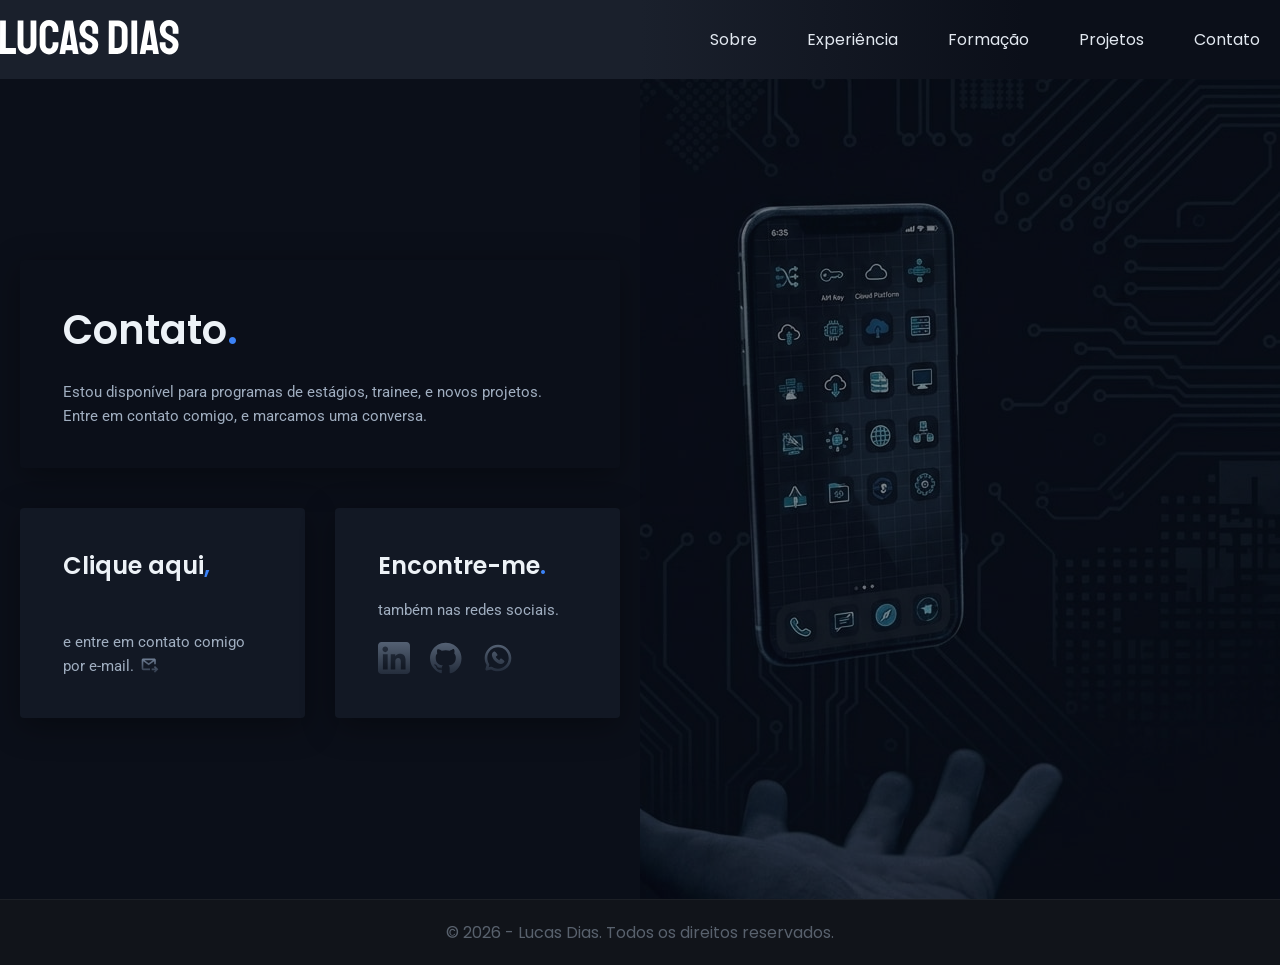
==== contato.html @ a20c665d "feat: criação da página contato.html e refatoração de design das demais páginas" ====
<!DOCTYPE html>
<html lang="pt-BR">

<head>
  <title>Lucas Dias | Desenvolvedor Junior - Contato</title>
  <meta charset="UTF-8">
  <meta name="viewport" content="width=device-width, initial-scale=1.0">
  <meta name="description" content="Contatos de Lucas Dias - Desenvolvedor Junior">
  <link rel="preconnect" href="https://fonts.googleapis.com">
  <link rel="preconnect" href="https://fonts.gstatic.com" crossorigin>
  <link href="https://fonts.googleapis.com/css2?family=Poppins:ital,wght@0,100;0,200;0,300;0,400;0,500;0,600;0,700;0,800;0,900;1,100;1,200;1,300;1,400;1,500;1,600;1,700;1,800;1,900&family=Roboto:ital,wght@0,100..900;1,100..900&display=swap" rel="stylesheet">
  <link rel="preload" href="./css/style.css" as="style" onload="this.rel='stylesheet'">
  <noscript>
    <link rel="stylesheet" href="./css/style.css">
  </noscript>
</head>

<body>
  <header class="header-container">
    <div class="header">
      <a href="./"><img src="./img/logo.svg" alt="Lucas Dias"></a>
      <nav>
        <ul>
          <li><a href="./index.html" id="sobre">Sobre</a></li>
          <li><a href="./experiencia.html">Experiência</a></li>
          <li><a href="./formacao.html">Formação</a></li>
          <li><a href="./projetos.html">Projetos</a></li>
          <li><a href="./contato.html">Contato</a></li>
        </ul>
      </nav>
    </div>
  </header>
  <main class="contato-container">
    <div class="contato-conteudo">
      <section class="card-contato-titulo">
        <h1>Contato<span>.</span></h1>
        <p>Estou disponível para programas de estágios, trainee, e novos projetos. Entre em contato comigo, e marcamos uma conversa.</p>
      </section>

      <div class="contato-grid-links">

        <a href="mailto:lucass.diass23@gmail.com" class="card-contato-acao">
          <h2>Clique aqui<span>,</span></h2>
          <p>e entre em contato comigo por <span>e-mail. <img src="./img/icones/email.svg" alt="Email"></span></p>
        </a>

        <div class="card-contato-acao">
          <h2>Encontre-me<span>.</span></h2>
          <p>também nas redes sociais.</p>
          <div class="redes-sociais-icones">
            <a href="https://linkedin.com/in/lucas-barbosadias" target="_blank"><img src="./img/icones/linkedin.svg" alt="LinkedIn"></a>
            <a href="https://github.com/lucassdias23/" target="_blank"><img src="./img/icones/github.svg" alt="GitHub"></a>
            <a href="https://wa.me/5511981119318" target="_blank"><img src="./img/icones/whatsapp.svg" alt="WhatsApp"></a>
          </div>
        </div>

      </div>
    </div>

    <div class="contato-container-img">
      <div class="contato-bg"></div>
    </div>
  </main>
  <footer class="footer-container">
    <div class="footer">
      <p>© 2026 - Lucas Dias. Todos os direitos reservados.</p>
    </div>
  </footer>
</body>

</html>
---- css/style.css ----
@import "./global.css";
@import "./header.css";
@import "./apresentacao.css";
@import "./footer.css";
@import "./experiencia.css";
@import "./formacao.css";
@import "./projetos.css";
@import "./contato.css";
---- css/style.css ----
@import "./global.css";
@import "./header.css";
@import "./apresentacao.css";
@import "./footer.css";
@import "./experiencia.css";
@import "./formacao.css";
@import "./projetos.css";
@import "./contato.css";
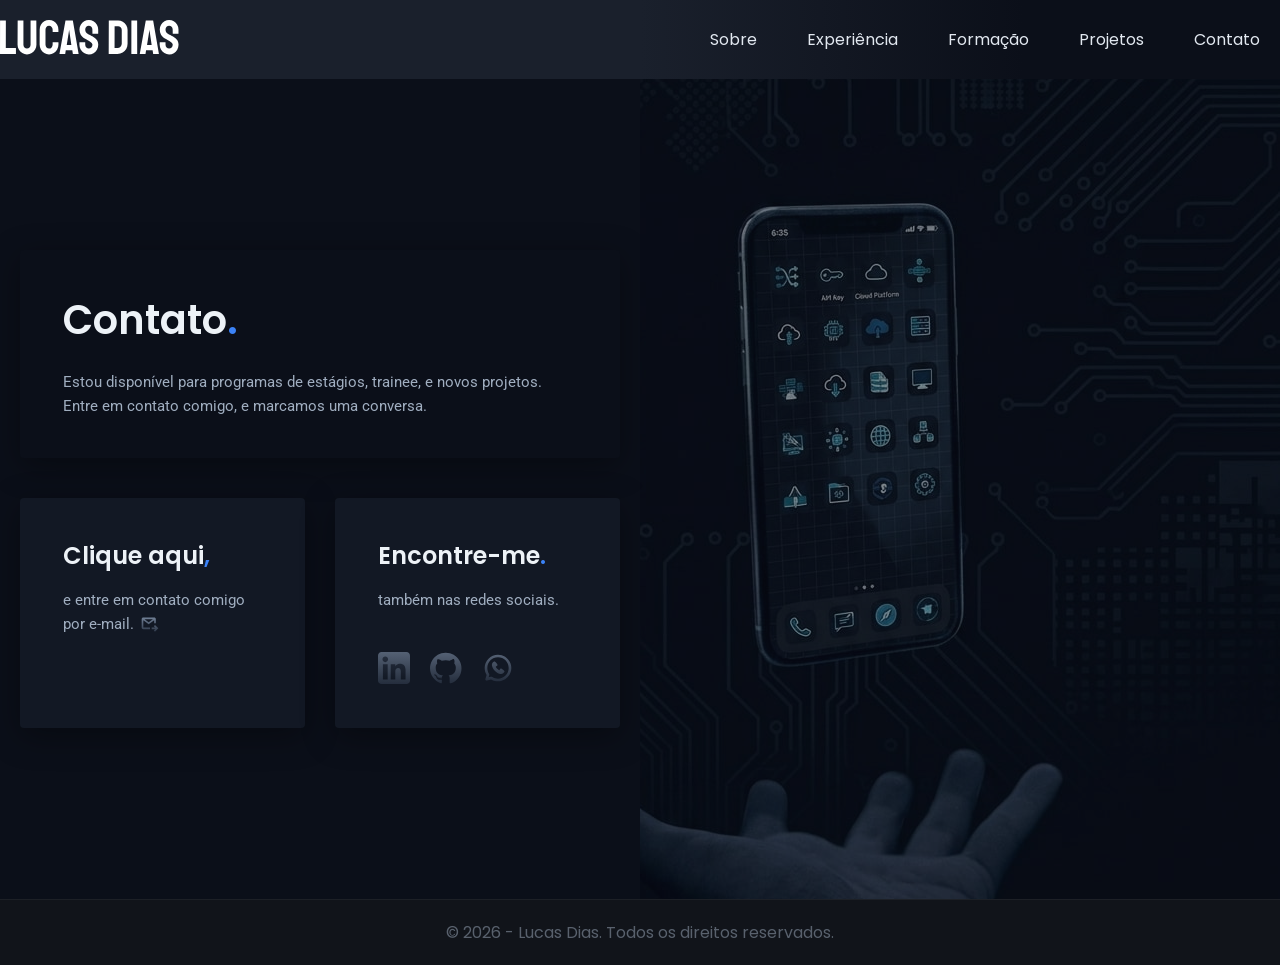
==== commit ae8783a2: "refactor: correção de responsivo, thumbnails da seção projetos, alinhamento de texto nos cards de co" ====
--- a/contato.html
+++ b/contato.html
@@ -19,7 +19,9 @@
   <header class="header-container">
     <div class="header">
       <a href="./"><img src="./img/logo.svg" alt="Lucas Dias"></a>
-      <nav>
+      <button id="btn-mobile"><span id="hamburger"></span>
+      </button>
+      <nav id="nav">
         <ul>
           <li><a href="./index.html" id="sobre">Sobre</a></li>
           <li><a href="./experiencia.html">Experiência</a></li>
@@ -66,6 +68,7 @@
       <p>© 2026 - Lucas Dias. Todos os direitos reservados.</p>
     </div>
   </footer>
+  <script src="./js/script.js"></script>
 </body>
 
 </html>
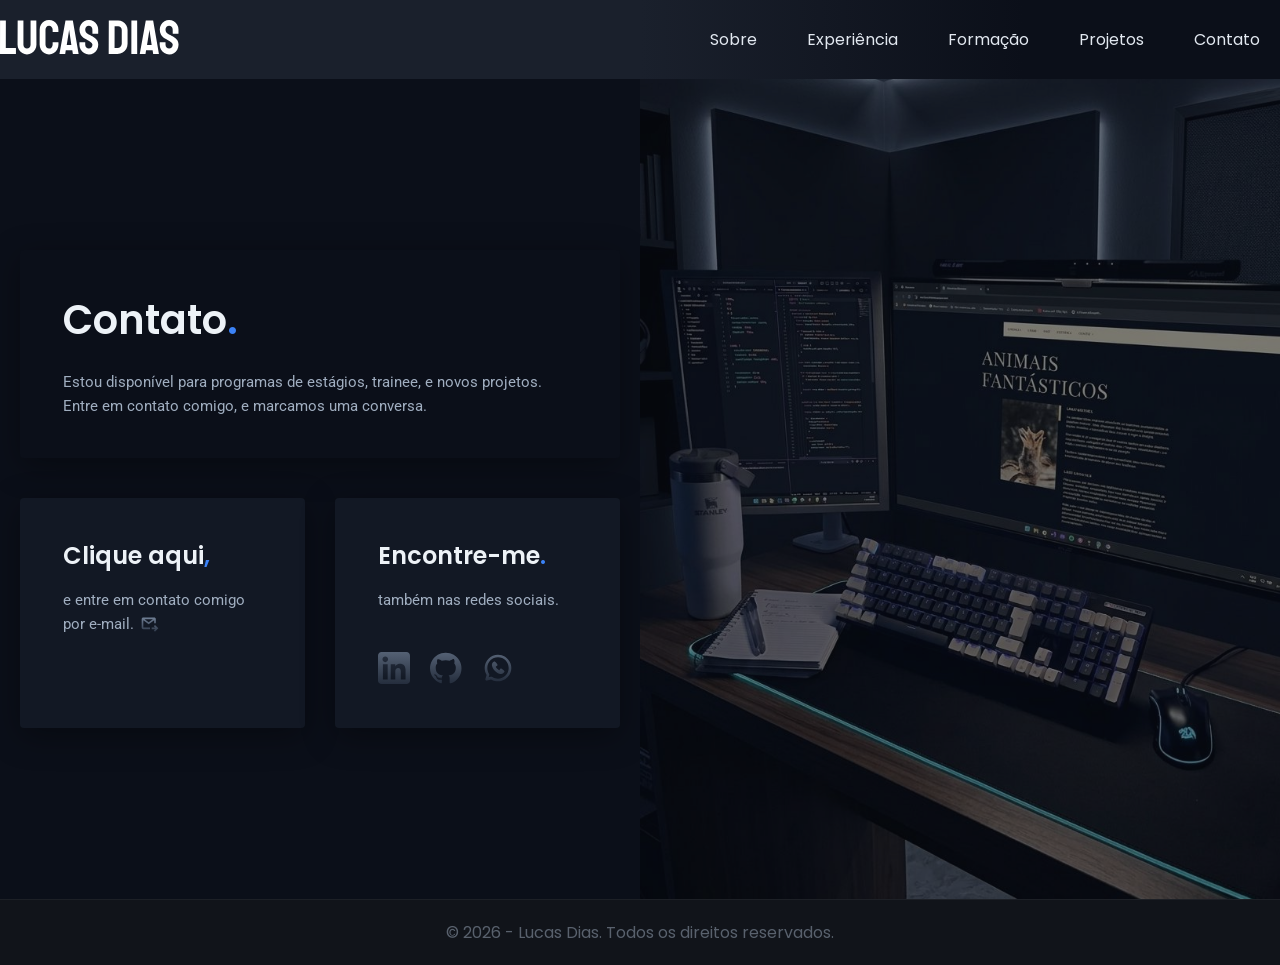
==== commit 21848d7e: "refactor: alteração nas seções de formação(adição de cards novos e remoção de background), projetos " ====
--- a/contato.html
+++ b/contato.html
@@ -9,6 +9,7 @@
   <link rel="preconnect" href="https://fonts.googleapis.com">
   <link rel="preconnect" href="https://fonts.gstatic.com" crossorigin>
   <link href="https://fonts.googleapis.com/css2?family=Poppins:ital,wght@0,100;0,200;0,300;0,400;0,500;0,600;0,700;0,800;0,900;1,100;1,200;1,300;1,400;1,500;1,600;1,700;1,800;1,900&family=Roboto:ital,wght@0,100..900;1,100..900&display=swap" rel="stylesheet">
+  <link rel="icon" type="image/x-icon" href="img/icones/favicon.svg">
   <link rel="preload" href="./css/style.css" as="style" onload="this.rel='stylesheet'">
   <noscript>
     <link rel="stylesheet" href="./css/style.css">
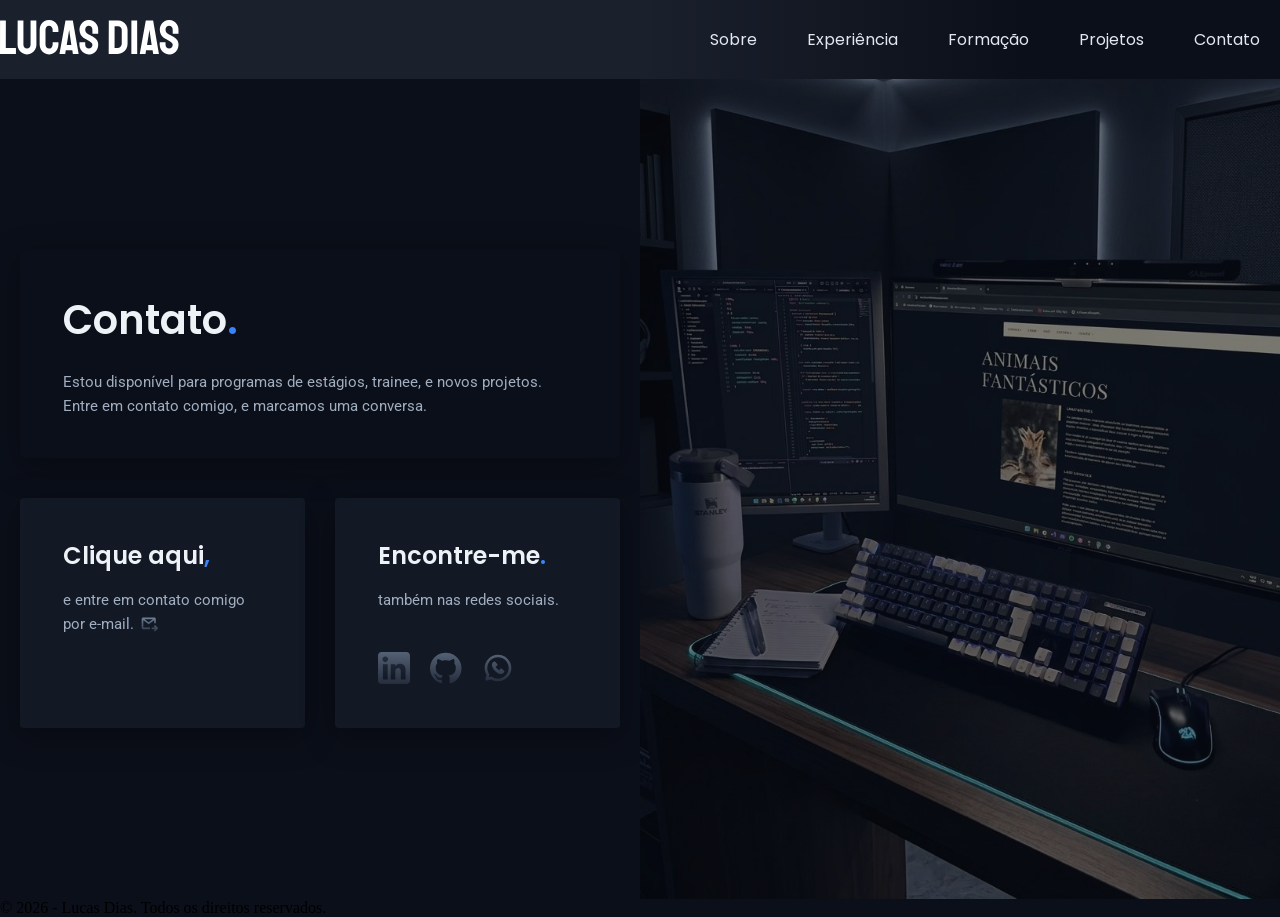
==== commit 4365d363: "refactor: otimizado para desempenho - minificação de CSS" ====
--- a/contato.html
+++ b/contato.html
@@ -10,9 +10,9 @@
   <link rel="preconnect" href="https://fonts.gstatic.com" crossorigin>
   <link href="https://fonts.googleapis.com/css2?family=Poppins:ital,wght@0,100;0,200;0,300;0,400;0,500;0,600;0,700;0,800;0,900;1,100;1,200;1,300;1,400;1,500;1,600;1,700;1,800;1,900&family=Roboto:ital,wght@0,100..900;1,100..900&display=swap" rel="stylesheet">
   <link rel="icon" type="image/x-icon" href="img/icones/favicon.svg">
-  <link rel="preload" href="./css/style.css" as="style" onload="this.rel='stylesheet'">
+  <link rel="preload" href="./css/style.min.css" as="style" onload="this.rel='stylesheet'">
   <noscript>
-    <link rel="stylesheet" href="./css/style.css">
+    <link rel="stylesheet" href="./css/style.min.css">
   </noscript>
 </head>
 
--- a/css/style.min.css
+++ b/css/style.min.css
@@ -0,0 +1 @@
+:root{--background-1:#0b0f19;--background-2:#121824;--footer-bg:#11141a;--header-bg:#1a202c;--title-1:#edf2f7;--title-2:#f7fafc;--text-1:#a0aec0;--text-2:#cbd5e0;--border:#2d3748;--hover:#4a5568;--element-1:#3b82f6;--element-2:#e2e8f0;--shadow:#1a202c;--gradient:linear-gradient(#718096, #4a5568);--btn-text:#0b0f19;--btn-bg:#edf2f7;--btn-hover:#cbd5e0;--btn-burger:#121824;--btn-burger-1:#edf2f7;--done:#2ed573;--in-course:#ffa500;--not-initialized:#94a3b8}*{margin:0;padding:0;box-sizing:border-box}body{background:var(--background-1);min-height:100vh;display:flex;flex-direction:column}main{flex:1}ul,li{list-style:none}a{text-decoration:none}@keyframes slideDown{from{transform:translateY(-30px);opacity:0}to{transform:translateY(0);opacity:1}}@keyframes slideUp{from{transform:translateY(30px);opacity:0}to{transform:translateY(0);opacity:1}}@keyframes fadeInFoto{from{opacity:0}to{opacity:.7}}.header-container{background:linear-gradient(90deg,#1a202c 50%,#0b0f19 80%);width:100%;animation:slideDown 0.7s ease-out forwards;position:relative;z-index:99999}.header{justify-content:space-between;display:flex;flex-wrap:wrap;align-items:center;padding:20px 0;max-width:1400px;margin:0 auto;position:relative}.header ul{display:flex;flex-wrap:wrap;gap:10px;color:var(--element-2)}.header ul a{padding:20px;font-family:"Poppins",Arial,Helvetica,sans-serif}.header a{color:var(--element-2);transition:color 0.3s ease,opacity 0.3s ease}.header a:hover{color:var(--hover);opacity:.8}#btn-mobile{display:none}@media (max-width:768px){.header{padding:20px;flex-wrap:nowrap;justify-content:space-between;align-items:center;position:relative;width:100%}#btn-mobile{display:flex;background:var(--btn-burger);border:none;width:50px;height:50px;border-radius:8px;cursor:pointer;padding:0;justify-content:center;align-items:center;z-index:50;position:relative}#hamburger{display:block;width:26px;height:4px;background:var(--btn-burger-1);border-radius:4px;position:relative}#hamburger::before,#hamburger::after{content:"";display:block;width:100%;height:100%;background:var(--btn-burger-1);border-radius:4px;position:absolute;transition:transform 0.2s,top 0.2s,bottom 0.2s}#hamburger::before{top:-8px}#hamburger::after{bottom:-8px}#nav{position:absolute;width:auto;min-width:220px;top:85%;right:20px;left:auto;z-index:9999;color:var(--btn-burger);opacity:0;visibility:hidden;transform:translateY(-10px);transition:opacity 0.3s ease,transform 0.3s ease,visibility 0.3s}#nav ul{display:flex;flex-direction:column;padding:0;gap:0;background:rgb(11 15 25 / .85)!important;backdrop-filter:blur(10px);-webkit-backdrop-filter:blur(10px);border-radius:12px;border:1px solid rgb(255 255 255 / .08);box-shadow:0 10px 30px rgb(0 0 0 / .6);overflow:hidden;width:100%}#nav ul li{background:transparent!important;width:100%}.header ul a{display:block;padding:14px 24px!important;text-align:center;color:var(--element-2);background:transparent!important;transition:background 0.2s ease,color 0.2s ease}.header #nav ul a:hover{background:rgb(255 255 255 / .05)!important;color:var(--element-1)}#nav ul li:not(:last-child) a{border-bottom:1px solid rgb(45 55 72 / .4)}#nav.active{opacity:1;visibility:visible;transform:translateY(0)}.header:has(#nav.active) #btn-mobile #hamburger{background:#fff0}.header:has(#nav.active) #btn-mobile #hamburger::before{transform:rotate(45deg);top:0}.header:has(#nav.active) #btn-mobile #hamburger::after{transform:rotate(-45deg);bottom:0}}.apresentacao{display:grid;grid-template-columns:repeat(4,1fr);max-width:1400px;margin:0 auto}.foto-perfil-bg{grid-column:1 / 3;background:url(../img/perfil.png) no-repeat;background-size:cover;background-position:center 40px;min-height:500px;border-radius:50%;opacity:.7;animation:fadeIn 0.8s ease-out forwards;animation-delay:0.2s;transition:opacity 0.5s ease-in-out}.foto-perfil-bg:hover{opacity:1!important}.container-cards{grid-column:3 / 5;margin-top:120px;padding:0 20px;align-self:start}.card-titulo{background:var(--background-2);border-radius:4px;padding:40px;border-left:3px solid #fff0;box-shadow:0 8px 32px rgb(0 0 0 / .35);position:relative;animation:slideUp 0.8s ease-out backwards;animation-delay:0.4s;transition:all 0.3s ease}.card-titulo:hover{transform:translateY(-5px);border-left-color:var(--element-1);box-shadow:0 10px 15px -3px rgb(59 130 246 / .15)}.card-titulo h1{font-family:"Poppins",Arial,Helvetica,sans-serif;font-weight:600;font-size:2.5rem;color:var(--title-1);margin-bottom:20px}.card-titulo h1 span{color:var(--element-1)}.localizacao{font-family:"Roboto",Arial,Helvetica,sans-serif;color:var(--element-2);font-size:.875rem;text-transform:uppercase;letter-spacing:2px;opacity:.8}.textos-sobre{padding:40px;font-family:"Roboto",Arial,Helvetica,sans-serif;font-size:1rem;line-height:1.5;color:var(--text-1);animation:slideUp 0.8s ease-out backwards;animation-delay:0.6s}.textos-sobre strong{font-family:"Roboto",Arial,Helvetica,sans-serif;color:var(--element-1)}@media (max-width:768px){.apresentacao{display:flex;flex-direction:column;align-items:center;padding:0 20px}.foto-perfil-bg{width:280px;min-height:280px;margin:40px auto 0 auto;background-position:center center;border:solid var(--element-1)}.container-cards{width:100%;margin-top:30px;padding:0}.card-titulo{padding:30px 20px}.card-titulo h1{font-size:1.8rem}.textos-sobre{padding:30px 10px}}@media (max-width:400px){.card-titulo h1{font-size:1.25rem}.textos-sobre p{text-align:justify}.footer p{font-size:.825rem}}.experiencia{display:grid;grid-template-columns:repeat(4,1fr);max-width:1400px;margin:0 auto;align-items:stretch;min-height:calc(100vh - 79px - 65px)}.card-experiencia-titulo{background:#fff0;border-radius:4px;padding:40px;border-left:3px solid #fff0;box-shadow:0 8px 32px rgb(0 0 0 / .35);position:relative;transition:all 0.3s ease;animation:slideUp 0.8s ease-out backwards;animation-delay:0.4s}.card-experiencia-titulo:hover{transform:translateY(-5px);border-left-color:var(--element-1);box-shadow:0 10px 15px -3px rgb(59 130 246 / .15)}.card-experiencia-titulo h1{font-family:"Poppins",Arial,Helvetica,sans-serif;font-weight:600;font-size:2.5rem;color:var(--title-1);margin-bottom:20px}.card-experiencia-titulo h1 span{color:var(--element-1)}.experiencia-bg{grid-column:1 / 3;background:url(../img/backgrounds/ecommerce.png) no-repeat;background-size:contain;background-position:top left;background-attachment:fixed;height:100%;width:100%;opacity:.7;animation:slideUp 0.8s ease-out backwards;animation-delay:0.2s;transition:opacity 0.5s ease-in-out}.experiencia-bg:hover{opacity:1}.experiencia .container-cards{grid-column:3 / 5;margin-top:0;padding:120px 20px 40px;display:flex;flex-direction:column}.exp-descricao{font-family:"Roboto",Arial,Helvetica,sans-serif;color:var(--element-2);font-size:.875rem;text-transform:uppercase;letter-spacing:2px;opacity:.8}.container-empresas{display:flex;gap:40px}.card-empresa{display:flex;flex-direction:column;flex:1;background:var(--background-2);margin-top:40px;border-radius:4px;padding:40px;position:relative;border-left:3px solid #fff0;box-shadow:0 8px 32px rgb(0 0 0 / .35);transition:all 0.3s ease;animation:slideUp 0.8s ease-out backwards;animation-delay:0.6s}.card-empresa:nth-of-type(1){animation:slideUp 0.8s ease-out backwards;animation-delay:0.6s}.card-empresa:nth-of-type(2){animation:slideUp 0.8s ease-out backwards;animation-delay:0.8s}.card-empresa:hover{transform:translateY(-5px);border-left-color:var(--element-1);box-shadow:0 10px 15px -3px rgb(59 130 246 / .15)}.card-empresa h2{font-family:"Poppins",Arial,Helvetica,sans-serif;font-weight:600;font-size:1.25rem;color:var(--title-1);margin-top:16px;margin-bottom:32px}.card-empresa h2 span{color:var(--element-1)}.empresa-nome{font-family:"Roboto",Arial,Helvetica,sans-serif;color:var(--element-2);font-size:.875rem;text-transform:uppercase;letter-spacing:2px;opacity:.8}.empresa-ano{font-family:"Roboto",Arial,Helvetica,sans-serif;color:var(--element-2);font-size:.875rem;text-transform:uppercase;letter-spacing:2px;opacity:.5;margin-top:auto}.soft-skills-container{background:var(--background-2);margin-top:40px;border-radius:4px;padding:40px;position:relative;border-left:3px solid #fff0;box-shadow:0 8px 32px rgb(0 0 0 / .35);transition:transform 0.3s ease,box-shadow 0.3s ease;animation:slideUp 0.8s ease-out backwards;animation-delay:1s}.soft-skills-container:hover{transform:translateY(-5px);transform:translateY(-5px);border-left-color:var(--element-1);box-shadow:0 10px 15px -3px rgb(59 130 246 / .15)}.soft-skills-titulo{font-family:"Poppins",Arial,Helvetica,sans-serif;font-weight:600;font-size:1.25rem;color:var(--title-1);margin-bottom:20px}.soft-skills-intro{font-family:"Roboto",Arial,Helvetica,sans-serif;color:var(--element-2);font-size:1rem;line-height:1.5;margin-bottom:24px;opacity:.9}.soft-skills-titulo span{color:var(--element-1)}.soft-skills-lista{font-family:"Roboto",Arial,Helvetica,sans-serif;color:var(--text-1);font-size:1rem;line-height:1.6}.soft-skills-lista{display:flex;flex-direction:column;gap:24px}.soft-skills-lista li{position:relative;padding-left:28px}.soft-skills-lista .icon-check{position:absolute;left:0;top:3px;width:18px;height:18px}.soft-skills-lista strong{color:var(--element-1);font-weight:500}.btn-linkedin{align-self:flex-end;display:flex;align-items:center;justify-content:space-between;background:rgb(255 255 255 / .02);border:1px solid var(--border);padding:12px 16px;border-radius:4px;text-decoration:none;min-width:260px;margin-top:40px;box-shadow:0 8px 32px rgb(0 0 0 / .35);animation:slideUp 0.8s ease-out backwards;animation-delay:0.8s;transition:background 0.3s ease,border-color 0.3s ease,transform 0.3s ease}.btn-linkedin:hover{transform:translateY(-2px);background:rgb(59 130 246 / .05);border-color:var(--element-1)}.btn-linkedin .credential-icon{width:24px;height:24px;object-fit:contain;opacity:.9}.btn-linkedin img{margin-bottom:0!important}@media (max-width:800px){.experiencia{display:grid;grid-template-columns:1fr;min-height:calc(100vh - 79px - 65px);position:relative}.experiencia-bg{display:block;grid-column:1 / -1;grid-row:1;width:100%;height:100%;opacity:.25;z-index:1}.experiencia .container-cards{grid-column:1 / -1;grid-row:1;position:relative;z-index:2;margin-top:0;align-self:center;padding:60px 20px}.container-empresas{flex-direction:row;gap:24px;margin-top:24px}.card-empresa{margin-top:0;padding:32px 24px;background:rgb(18 24 36 / .95)}.card-empresa::after{top:68px}@media (max-width:800px){.soft-skills-container{margin-top:24px;padding:32px 24px;background:rgb(18 24 36 / .95)}}.btn-linkedin{align-self:flex-end;width:auto;margin-top:32px}}@media (max-width:600px){.container-empresas{flex-direction:column}.experiencia-bg{display:none}}@media (max-width:400px){.btn-linkedin{align-self:center;width:100%;margin-top:32px}}.formacao{display:block;max-width:1400px;margin:0 auto;align-items:stretch;min-height:calc(100vh - 80px)}.container-cards-formacao{padding:0 20px 40px 20px;display:flex;flex-direction:column}.card-formacao-titulo{margin-top:120px;margin-bottom:40px;background:#fff0;border-radius:4px;padding:40px;border-left:3px solid #fff0;box-shadow:0 8px 32px rgb(0 0 0 / .35);transition:all 0.3s ease;position:relative;animation:slideUp 0.8s ease-out backwards;animation-delay:0.4s}.card-formacao-titulo:hover{transform:translateY(-5px);border-left-color:var(--element-1);box-shadow:0 10px 15px -3px rgb(59 130 246 / .15)}.card-formacao-titulo h1{font-family:"Poppins",Arial,Helvetica,sans-serif;font-weight:600;font-size:2.5rem;color:var(--title-1);margin-bottom:20px}.card-formacao-titulo h1 span{color:var(--element-1)}.card-formacao-titulo p{font-family:"Roboto",Arial,Helvetica,sans-serif;color:var(--text-2);font-size:.875rem;letter-spacing:2px;text-transform:uppercase}.container-faculdades{display:grid;grid-template-columns:repeat(2,1fr);gap:40px;margin-bottom:40px}.card-faculdade{background:var(--background-2);border-radius:4px;padding:40px;position:relative;border-left:3px solid #fff0;box-shadow:0 8px 32px rgb(0 0 0 / .35);transition:all 0.3s ease;align-self:flex-start;width:100%;animation:slideUp 0.8s ease-out backwards;animation-delay:0.6s}.card-faculdade:hover{transform:translateY(-5px);border-left-color:var(--element-1);box-shadow:0 10px 15px -3px rgb(59 130 246 / .15)}.card-faculdade h2{font-family:"Poppins",Arial,Helvetica,sans-serif;font-weight:600;font-size:1.25rem;color:var(--title-1);margin-top:16px;margin-bottom:24px;position:relative}.card-faculdade h2 span{color:var(--element-1)}.curso-instituicao-faculdade{font-family:"Roboto",Arial,Helvetica,sans-serif;color:var(--text-1);font-size:.875rem;text-transform:uppercase;letter-spacing:2px;display:block}.container-cursos{display:grid;grid-template-columns:repeat(3,1fr);gap:40px}.card-curso{display:flex;flex-direction:column;background:var(--background-2);border-radius:4px;padding:40px;position:relative;border-left:3px solid #fff0;box-shadow:0 8px 32px rgb(0 0 0 / .35);transition:all 0.3s ease;animation:slideUp 0.8s ease-out backwards;animation-delay:0.8s}.card-curso:nth-of-type(1){animation:slideUp 0.8s ease-out backwards;animation-delay:0.8s}.card-curso:nth-of-type(2){animation:slideUp 0.8s ease-out backwards;animation-delay:1s}.card-curso:nth-of-type(3){animation:slideUp 0.8s ease-out backwards;animation-delay:1.2s}.card-curso:hover{transform:translateY(-5px);border-left-color:var(--element-1);box-shadow:0 10px 15px -3px rgb(59 130 246 / .15)}.card-curso h2{font-family:"Poppins",Arial,Helvetica,sans-serif;font-weight:600;font-size:1.25rem;color:var(--title-1);margin-top:16px;margin-bottom:32px;position:relative;min-height:3.5rem}.card-curso h2 span{color:var(--element-1)}.curso-header{display:flex;justify-content:space-between;align-items:center;width:100%}.curso-tipo{font-family:"Roboto",Arial,Helvetica,sans-serif;color:var(--text-1);font-size:.875rem;text-transform:uppercase;letter-spacing:2px}.tag-status{font-family:"Roboto",Arial,sans-serif;font-size:.75rem;font-weight:400;text-transform:uppercase;padding:4px 8px;border-radius:4px;letter-spacing:1px}.status-concluido{background-color:rgb(16 185 129 / .15);color:var(--done);border:1px solid rgb(16 185 129 / .3)}.status-andamento{background-color:rgb(245 158 11 / .15);color:var(--in-course);border:1px solid rgb(245 158 11 / .3)}.status-em-breve{background:rgb(148 163 184 / .12);color:var(--not-initialized);border:1px solid rgb(148 163 184 / .3)}.card-content{display:flex;flex-direction:column;flex:1}.stacks{display:flex;gap:20px;margin-bottom:24px}.stacks img{width:24px;height:24px;object-fit:contain}.origamid-credential{display:flex;align-items:center;justify-content:space-between;background:rgb(255 255 255 / .02);border:1px solid var(--border);padding:12px 16px;border-radius:4px;margin-bottom:24px;transition:background 0.3s ease,border-color 0.3s ease}.credential-main{display:flex;align-items:center;gap:12px}.credential-icon{width:24px;height:24px;object-fit:contain;opacity:.9}.origamid-credential:hover{background:rgb(59 130 246 / .05);border-color:var(--element-1)}.credential-text p{font-family:"Poppins",Arial,sans-serif;font-size:.875rem;font-weight:500;color:var(--title-1);margin-bottom:2px}.credential-text span{font-family:"Roboto",Arial,sans-serif;font-size:.75rem;color:var(--text-1)}.arrow-link{color:var(--element-1);font-weight:700;font-size:1.1rem}.em-breve-credential{display:flex;align-items:center;justify-content:center;background:rgb(255 255 255 / .01);border:1px dashed rgb(255 255 255 / .1);padding:12px 16px;border-radius:4px;margin-bottom:24px;height:50px;box-sizing:border-box;cursor:not-allowed}.em-breve-credential p{font-family:"Roboto",Arial,sans-serif;font-size:.875rem;font-style:italic;color:var(--text-1);opacity:.6}.curso-instituicao{font-family:"Roboto",Arial,Helvetica,sans-serif;color:var(--text-1);font-size:.875rem;text-transform:uppercase;letter-spacing:2px;display:block}.formacao-container-img{grid-column:3 / 5;position:relative;overflow:hidden;background:var(--background-1)}.formacao-bg:hover{opacity:1}@media (max-width:960px){.card-formacao-titulo{margin-top:80px;margin-bottom:40px;padding:30px 24px}.container-faculdades{grid-template-columns:1fr;gap:40px;margin-bottom:40px}.container-cursos{grid-template-columns:1fr;gap:40px}.card-faculdade,.card-curso{padding:24px 20px}.card-curso h2{min-height:initial!important;margin-bottom:16px!important}.stacks,.origamid-credential,.em-breve-credential{margin-bottom:16px!important}}@media (max-width:600px){.container-cards-formacao{padding:0 16px 30px 16px}.card-formacao-titulo{margin-top:60px;margin-bottom:40px;padding:20px 16px}.card-formacao-titulo h1{font-size:2rem}}.projetos{display:grid;grid-template-columns:repeat(auto-fit,minmax(320px,1fr));max-width:1400px;margin:0 auto;gap:40px;padding:120px 2% 60px 2%;align-items:stretch}.card-projetos-introducao{display:flex;flex-direction:column;justify-content:flex-start;background-color:#fff0;padding:20px;margin-top:0;min-height:280px;animation:slideUp 0.8s ease-out backwards;animation-delay:0.2s}.card-projetos-introducao h1{font-family:"Poppins",Arial,Helvetica,sans-serif;font-weight:600;font-size:2.5rem;color:var(--title-1);margin-bottom:60px;position:relative}.card-projetos-introducao h1 span{color:var(--element-1)}.manifesto-autoral{margin-top:0;border-left:3px solid var(--element-1);padding-left:16px}.manifesto-autoral p{font-family:"Roboto",Arial,sans-serif;font-size:.875rem;line-height:1.6;color:var(--text-1);font-style:italic;opacity:.8}.card-projeto-item{background:var(--background-2);border-left:3px solid #fff0;padding:24px;display:flex;flex-direction:column;justify-content:space-between;min-height:280px;margin-top:0;border-radius:4px;transition:all 0.3s ease}.card-projeto-item:nth-of-type(2),.card-projeto-item:nth-of-type(3){animation:slideUp 0.8s ease-out backwards;animation-delay:0.4s}.card-projeto-item:nth-of-type(4),.card-projeto-item:nth-of-type(5){animation:slideUp 0.8s ease-out backwards;animation-delay:0.6s}.card-projeto-item:nth-of-type(6){animation:slideUp 0.8s ease-out backwards;animation-delay:0.8s}.card-projeto-item:hover{transform:translateY(-5px);border-left-color:var(--element-1);box-shadow:0 10px 15px -3px rgb(59 130 246 / .15)}.projeto-header{display:flex;justify-content:space-between;align-items:flex-end;margin-bottom:16px}.projeto-header>div:first-child{display:flex;flex-direction:column;gap:6px}.status-tag{display:inline-block;align-self:flex-start;font-family:"Poppins",Arial,sans-serif;font-size:.65rem;font-weight:700;text-transform:uppercase;letter-spacing:.05em;padding:2px 8px;border-radius:4px}.status-tag.concluido{background-color:rgb(16 185 129 / .15);color:var(--done);border:1px solid rgb(16 185 129 / .3)}.status-tag.em-andamento{background-color:rgb(245 158 11 / .15);color:var(--in-course);border:1px solid rgb(245 158 11 / .3)}.status-tag.em-breve{background:rgb(148 163 184 / .12);color:var(--not-initialized);border:1px solid rgb(148 163 184 / .3)}.projeto-header h2{font-family:"Poppins",Arial,Helvetica,sans-serif;font-weight:600;font-size:1.25rem;color:var(--title-1);margin:0}.projeto-header h2 span{color:var(--element-1)}.projeto-techs{display:flex!important;flex-direction:row!important;gap:8px;align-items:center;padding-bottom:2px}.projeto-techs img{width:20px;height:auto}.projeto-body{display:flex;gap:16px;align-items:flex-start;margin-bottom:20px}.projeto-descricao{flex:1;font-family:"Roboto",Arial,sans-serif;font-size:.875rem;line-height:1.6;color:var(--text-1);opacity:.8}.projeto-mini-thumb{width:150px;flex-shrink:0;transition:transform 0.3s ease}.projeto-mini-thumb img{width:100%;height:100px;border-radius:4px;object-fit:cover;object-position:top center;border:1px solid rgb(255 255 255 / .08)}.card-projeto-item:hover .projeto-mini-thumb{transform:scale(1.03)}.projeto-footer{display:flex;gap:12px;margin-top:auto}.btn-projeto{flex:1;text-align:center;padding:10px;background-color:#fff0;color:var(--title-1);border:1px solid var(--border);text-decoration:none;font-weight:500;font-size:.85rem;font-family:"Poppins",Arial,sans-serif;border-radius:4px;transition:all 0.3s ease}.btn-projeto:hover{border-color:var(--element-1);background-color:rgb(255 255 255 / .02)}.btn-projeto-breve{flex:1;text-align:center;padding:10px;background-color:#fff0;color:var(--text-1);border:1px dashed rgb(160 174 192 / .4);font-size:.85rem;font-family:"Poppins",Arial,sans-serif;font-style:italic;border-radius:4px;opacity:.6;cursor:not-allowed}@media (max-width:480px){.projetos{padding:60px 4% 40px 4%;gap:24px}.card-projetos-introducao{min-height:initial;padding:10px}.card-projetos-introducao h1{margin-bottom:24px}.card-projeto-item{margin-top:0;padding:20px;min-height:initial}.projeto-body{display:flex!important;flex-direction:column;align-items:stretch;gap:16px;margin-bottom:16px}.projeto-mini-thumb{width:100%!important;max-width:100%!important;margin-top:0}.projeto-mini-thumb img{width:100%!important;height:160px!important;object-fit:cover!important;object-position:top center;border-radius:4px}.projeto-mini-thumb img[src*="flexblog"]{object-position:center!important}.projeto-footer{flex-direction:column;gap:8px;margin-top:auto}}.contato-container{display:grid;grid-template-columns:repeat(4,1fr);max-width:1400px;margin:0 auto;align-items:stretch;min-height:calc(100vh - 80px);width:100%}.contato-conteudo{grid-column:1 / 3;padding:40px 20px;display:flex;flex-direction:column;justify-content:center}.card-contato-titulo{margin-bottom:40px;background:#fff0;border-radius:4px;padding:40px;border-left:3px solid #fff0;box-shadow:0 8px 32px rgb(0 0 0 / .35);transition:all 0.3s ease;animation:slideUp 0.8s ease-out backwards;animation-delay:0.2s}.contato-grid-links{display:grid;grid-template-columns:1fr 1fr;gap:30px}.card-contato-acao{background:var(--background-2);border-radius:4px;padding:40px;border-left:3px solid #fff0;box-shadow:0 8px 32px rgb(0 0 0 / .35);transition:all 0.3s ease;display:flex;flex-direction:column;justify-content:flex-start}.card-contato-acao p{flex-grow:1}.redes-sociais-icones{display:flex;gap:20px;margin-top:auto;padding-top:20px}.card-contato-acao p span{display:inline-flex;align-items:center;gap:6px;white-space:nowrap}.card-contato-acao p img{width:20px;height:20px;display:block}.card-contato-acao:nth-of-type(1){animation:slideUp 0.8s ease-out backwards;animation-delay:0.4s}.card-contato-acao:nth-of-type(2){animation:slideUp 0.8s ease-out backwards;animation-delay:0.6s}.card-contato-titulo:hover,.card-contato-acao:hover{transform:translateY(-5px);border-left-color:var(--element-1);box-shadow:0 10px 15px -3px rgb(59 130 246 / .15)}.card-contato-titulo h1,.card-contato-acao h2{font-family:"Poppins",Arial,sans-serif;font-weight:600;color:var(--title-1)}.card-contato-titulo h1{font-size:2.5rem;margin-bottom:20px}.card-contato-acao h2{font-size:1.5rem;margin-bottom:15px}.card-contato-titulo h1 span,.card-contato-acao h2 span{color:var(--element-1)}.card-contato-titulo p,.card-contato-acao p{font-family:"Roboto",Arial,sans-serif;color:var(--text-1);font-size:.95rem;line-height:1.6}.redes-sociais-icones{display:flex;gap:20px;margin-top:20px}.redes-sociais-icones img{width:32px;height:32px;transition:transform 0.2s;opacity:.7}.redes-sociais-icones img:hover{transform:scale(1.15);opacity:1}.contato-container-img{grid-column:3 / 5;position:relative;overflow:hidden}.contato-bg{background:url(../img/backgrounds/contato.jpg) no-repeat;background-size:cover;background-position:right;height:100%;width:100%;opacity:.5;animation:slideUp 0.8s ease-out backwards;animation-delay:0.3s;transition:opacity 0.4s ease-in-out}.contato-bg:hover{opacity:1}@media (max-width:960px){.contato-container{grid-template-columns:1fr}.contato-conteudo{grid-column:1 / -1}.contato-container-img{display:none}}@media (max-width:600px){.contato-grid-links{grid-template-columns:1fr}}
--- a/css/style.min.css
+++ b/css/style.min.css
@@ -0,0 +1 @@
+:root{--background-1:#0b0f19;--background-2:#121824;--footer-bg:#11141a;--header-bg:#1a202c;--title-1:#edf2f7;--title-2:#f7fafc;--text-1:#a0aec0;--text-2:#cbd5e0;--border:#2d3748;--hover:#4a5568;--element-1:#3b82f6;--element-2:#e2e8f0;--shadow:#1a202c;--gradient:linear-gradient(#718096, #4a5568);--btn-text:#0b0f19;--btn-bg:#edf2f7;--btn-hover:#cbd5e0;--btn-burger:#121824;--btn-burger-1:#edf2f7;--done:#2ed573;--in-course:#ffa500;--not-initialized:#94a3b8}*{margin:0;padding:0;box-sizing:border-box}body{background:var(--background-1);min-height:100vh;display:flex;flex-direction:column}main{flex:1}ul,li{list-style:none}a{text-decoration:none}@keyframes slideDown{from{transform:translateY(-30px);opacity:0}to{transform:translateY(0);opacity:1}}@keyframes slideUp{from{transform:translateY(30px);opacity:0}to{transform:translateY(0);opacity:1}}@keyframes fadeInFoto{from{opacity:0}to{opacity:.7}}.header-container{background:linear-gradient(90deg,#1a202c 50%,#0b0f19 80%);width:100%;animation:slideDown 0.7s ease-out forwards;position:relative;z-index:99999}.header{justify-content:space-between;display:flex;flex-wrap:wrap;align-items:center;padding:20px 0;max-width:1400px;margin:0 auto;position:relative}.header ul{display:flex;flex-wrap:wrap;gap:10px;color:var(--element-2)}.header ul a{padding:20px;font-family:"Poppins",Arial,Helvetica,sans-serif}.header a{color:var(--element-2);transition:color 0.3s ease,opacity 0.3s ease}.header a:hover{color:var(--hover);opacity:.8}#btn-mobile{display:none}@media (max-width:768px){.header{padding:20px;flex-wrap:nowrap;justify-content:space-between;align-items:center;position:relative;width:100%}#btn-mobile{display:flex;background:var(--btn-burger);border:none;width:50px;height:50px;border-radius:8px;cursor:pointer;padding:0;justify-content:center;align-items:center;z-index:50;position:relative}#hamburger{display:block;width:26px;height:4px;background:var(--btn-burger-1);border-radius:4px;position:relative}#hamburger::before,#hamburger::after{content:"";display:block;width:100%;height:100%;background:var(--btn-burger-1);border-radius:4px;position:absolute;transition:transform 0.2s,top 0.2s,bottom 0.2s}#hamburger::before{top:-8px}#hamburger::after{bottom:-8px}#nav{position:absolute;width:auto;min-width:220px;top:85%;right:20px;left:auto;z-index:9999;color:var(--btn-burger);opacity:0;visibility:hidden;transform:translateY(-10px);transition:opacity 0.3s ease,transform 0.3s ease,visibility 0.3s}#nav ul{display:flex;flex-direction:column;padding:0;gap:0;background:rgb(11 15 25 / .85)!important;backdrop-filter:blur(10px);-webkit-backdrop-filter:blur(10px);border-radius:12px;border:1px solid rgb(255 255 255 / .08);box-shadow:0 10px 30px rgb(0 0 0 / .6);overflow:hidden;width:100%}#nav ul li{background:transparent!important;width:100%}.header ul a{display:block;padding:14px 24px!important;text-align:center;color:var(--element-2);background:transparent!important;transition:background 0.2s ease,color 0.2s ease}.header #nav ul a:hover{background:rgb(255 255 255 / .05)!important;color:var(--element-1)}#nav ul li:not(:last-child) a{border-bottom:1px solid rgb(45 55 72 / .4)}#nav.active{opacity:1;visibility:visible;transform:translateY(0)}.header:has(#nav.active) #btn-mobile #hamburger{background:#fff0}.header:has(#nav.active) #btn-mobile #hamburger::before{transform:rotate(45deg);top:0}.header:has(#nav.active) #btn-mobile #hamburger::after{transform:rotate(-45deg);bottom:0}}.apresentacao{display:grid;grid-template-columns:repeat(4,1fr);max-width:1400px;margin:0 auto}.foto-perfil-bg{grid-column:1 / 3;background:url(../img/perfil.png) no-repeat;background-size:cover;background-position:center 40px;min-height:500px;border-radius:50%;opacity:.7;animation:fadeIn 0.8s ease-out forwards;animation-delay:0.2s;transition:opacity 0.5s ease-in-out}.foto-perfil-bg:hover{opacity:1!important}.container-cards{grid-column:3 / 5;margin-top:120px;padding:0 20px;align-self:start}.card-titulo{background:var(--background-2);border-radius:4px;padding:40px;border-left:3px solid #fff0;box-shadow:0 8px 32px rgb(0 0 0 / .35);position:relative;animation:slideUp 0.8s ease-out backwards;animation-delay:0.4s;transition:all 0.3s ease}.card-titulo:hover{transform:translateY(-5px);border-left-color:var(--element-1);box-shadow:0 10px 15px -3px rgb(59 130 246 / .15)}.card-titulo h1{font-family:"Poppins",Arial,Helvetica,sans-serif;font-weight:600;font-size:2.5rem;color:var(--title-1);margin-bottom:20px}.card-titulo h1 span{color:var(--element-1)}.localizacao{font-family:"Roboto",Arial,Helvetica,sans-serif;color:var(--element-2);font-size:.875rem;text-transform:uppercase;letter-spacing:2px;opacity:.8}.textos-sobre{padding:40px;font-family:"Roboto",Arial,Helvetica,sans-serif;font-size:1rem;line-height:1.5;color:var(--text-1);animation:slideUp 0.8s ease-out backwards;animation-delay:0.6s}.textos-sobre strong{font-family:"Roboto",Arial,Helvetica,sans-serif;color:var(--element-1)}@media (max-width:768px){.apresentacao{display:flex;flex-direction:column;align-items:center;padding:0 20px}.foto-perfil-bg{width:280px;min-height:280px;margin:40px auto 0 auto;background-position:center center;border:solid var(--element-1)}.container-cards{width:100%;margin-top:30px;padding:0}.card-titulo{padding:30px 20px}.card-titulo h1{font-size:1.8rem}.textos-sobre{padding:30px 10px}}@media (max-width:400px){.card-titulo h1{font-size:1.25rem}.textos-sobre p{text-align:justify}.footer p{font-size:.825rem}}.experiencia{display:grid;grid-template-columns:repeat(4,1fr);max-width:1400px;margin:0 auto;align-items:stretch;min-height:calc(100vh - 79px - 65px)}.card-experiencia-titulo{background:#fff0;border-radius:4px;padding:40px;border-left:3px solid #fff0;box-shadow:0 8px 32px rgb(0 0 0 / .35);position:relative;transition:all 0.3s ease;animation:slideUp 0.8s ease-out backwards;animation-delay:0.4s}.card-experiencia-titulo:hover{transform:translateY(-5px);border-left-color:var(--element-1);box-shadow:0 10px 15px -3px rgb(59 130 246 / .15)}.card-experiencia-titulo h1{font-family:"Poppins",Arial,Helvetica,sans-serif;font-weight:600;font-size:2.5rem;color:var(--title-1);margin-bottom:20px}.card-experiencia-titulo h1 span{color:var(--element-1)}.experiencia-bg{grid-column:1 / 3;background:url(../img/backgrounds/ecommerce.png) no-repeat;background-size:contain;background-position:top left;background-attachment:fixed;height:100%;width:100%;opacity:.7;animation:slideUp 0.8s ease-out backwards;animation-delay:0.2s;transition:opacity 0.5s ease-in-out}.experiencia-bg:hover{opacity:1}.experiencia .container-cards{grid-column:3 / 5;margin-top:0;padding:120px 20px 40px;display:flex;flex-direction:column}.exp-descricao{font-family:"Roboto",Arial,Helvetica,sans-serif;color:var(--element-2);font-size:.875rem;text-transform:uppercase;letter-spacing:2px;opacity:.8}.container-empresas{display:flex;gap:40px}.card-empresa{display:flex;flex-direction:column;flex:1;background:var(--background-2);margin-top:40px;border-radius:4px;padding:40px;position:relative;border-left:3px solid #fff0;box-shadow:0 8px 32px rgb(0 0 0 / .35);transition:all 0.3s ease;animation:slideUp 0.8s ease-out backwards;animation-delay:0.6s}.card-empresa:nth-of-type(1){animation:slideUp 0.8s ease-out backwards;animation-delay:0.6s}.card-empresa:nth-of-type(2){animation:slideUp 0.8s ease-out backwards;animation-delay:0.8s}.card-empresa:hover{transform:translateY(-5px);border-left-color:var(--element-1);box-shadow:0 10px 15px -3px rgb(59 130 246 / .15)}.card-empresa h2{font-family:"Poppins",Arial,Helvetica,sans-serif;font-weight:600;font-size:1.25rem;color:var(--title-1);margin-top:16px;margin-bottom:32px}.card-empresa h2 span{color:var(--element-1)}.empresa-nome{font-family:"Roboto",Arial,Helvetica,sans-serif;color:var(--element-2);font-size:.875rem;text-transform:uppercase;letter-spacing:2px;opacity:.8}.empresa-ano{font-family:"Roboto",Arial,Helvetica,sans-serif;color:var(--element-2);font-size:.875rem;text-transform:uppercase;letter-spacing:2px;opacity:.5;margin-top:auto}.soft-skills-container{background:var(--background-2);margin-top:40px;border-radius:4px;padding:40px;position:relative;border-left:3px solid #fff0;box-shadow:0 8px 32px rgb(0 0 0 / .35);transition:transform 0.3s ease,box-shadow 0.3s ease;animation:slideUp 0.8s ease-out backwards;animation-delay:1s}.soft-skills-container:hover{transform:translateY(-5px);transform:translateY(-5px);border-left-color:var(--element-1);box-shadow:0 10px 15px -3px rgb(59 130 246 / .15)}.soft-skills-titulo{font-family:"Poppins",Arial,Helvetica,sans-serif;font-weight:600;font-size:1.25rem;color:var(--title-1);margin-bottom:20px}.soft-skills-intro{font-family:"Roboto",Arial,Helvetica,sans-serif;color:var(--element-2);font-size:1rem;line-height:1.5;margin-bottom:24px;opacity:.9}.soft-skills-titulo span{color:var(--element-1)}.soft-skills-lista{font-family:"Roboto",Arial,Helvetica,sans-serif;color:var(--text-1);font-size:1rem;line-height:1.6}.soft-skills-lista{display:flex;flex-direction:column;gap:24px}.soft-skills-lista li{position:relative;padding-left:28px}.soft-skills-lista .icon-check{position:absolute;left:0;top:3px;width:18px;height:18px}.soft-skills-lista strong{color:var(--element-1);font-weight:500}.btn-linkedin{align-self:flex-end;display:flex;align-items:center;justify-content:space-between;background:rgb(255 255 255 / .02);border:1px solid var(--border);padding:12px 16px;border-radius:4px;text-decoration:none;min-width:260px;margin-top:40px;box-shadow:0 8px 32px rgb(0 0 0 / .35);animation:slideUp 0.8s ease-out backwards;animation-delay:0.8s;transition:background 0.3s ease,border-color 0.3s ease,transform 0.3s ease}.btn-linkedin:hover{transform:translateY(-2px);background:rgb(59 130 246 / .05);border-color:var(--element-1)}.btn-linkedin .credential-icon{width:24px;height:24px;object-fit:contain;opacity:.9}.btn-linkedin img{margin-bottom:0!important}@media (max-width:800px){.experiencia{display:grid;grid-template-columns:1fr;min-height:calc(100vh - 79px - 65px);position:relative}.experiencia-bg{display:block;grid-column:1 / -1;grid-row:1;width:100%;height:100%;opacity:.25;z-index:1}.experiencia .container-cards{grid-column:1 / -1;grid-row:1;position:relative;z-index:2;margin-top:0;align-self:center;padding:60px 20px}.container-empresas{flex-direction:row;gap:24px;margin-top:24px}.card-empresa{margin-top:0;padding:32px 24px;background:rgb(18 24 36 / .95)}.card-empresa::after{top:68px}@media (max-width:800px){.soft-skills-container{margin-top:24px;padding:32px 24px;background:rgb(18 24 36 / .95)}}.btn-linkedin{align-self:flex-end;width:auto;margin-top:32px}}@media (max-width:600px){.container-empresas{flex-direction:column}.experiencia-bg{display:none}}@media (max-width:400px){.btn-linkedin{align-self:center;width:100%;margin-top:32px}}.formacao{display:block;max-width:1400px;margin:0 auto;align-items:stretch;min-height:calc(100vh - 80px)}.container-cards-formacao{padding:0 20px 40px 20px;display:flex;flex-direction:column}.card-formacao-titulo{margin-top:120px;margin-bottom:40px;background:#fff0;border-radius:4px;padding:40px;border-left:3px solid #fff0;box-shadow:0 8px 32px rgb(0 0 0 / .35);transition:all 0.3s ease;position:relative;animation:slideUp 0.8s ease-out backwards;animation-delay:0.4s}.card-formacao-titulo:hover{transform:translateY(-5px);border-left-color:var(--element-1);box-shadow:0 10px 15px -3px rgb(59 130 246 / .15)}.card-formacao-titulo h1{font-family:"Poppins",Arial,Helvetica,sans-serif;font-weight:600;font-size:2.5rem;color:var(--title-1);margin-bottom:20px}.card-formacao-titulo h1 span{color:var(--element-1)}.card-formacao-titulo p{font-family:"Roboto",Arial,Helvetica,sans-serif;color:var(--text-2);font-size:.875rem;letter-spacing:2px;text-transform:uppercase}.container-faculdades{display:grid;grid-template-columns:repeat(2,1fr);gap:40px;margin-bottom:40px}.card-faculdade{background:var(--background-2);border-radius:4px;padding:40px;position:relative;border-left:3px solid #fff0;box-shadow:0 8px 32px rgb(0 0 0 / .35);transition:all 0.3s ease;align-self:flex-start;width:100%;animation:slideUp 0.8s ease-out backwards;animation-delay:0.6s}.card-faculdade:hover{transform:translateY(-5px);border-left-color:var(--element-1);box-shadow:0 10px 15px -3px rgb(59 130 246 / .15)}.card-faculdade h2{font-family:"Poppins",Arial,Helvetica,sans-serif;font-weight:600;font-size:1.25rem;color:var(--title-1);margin-top:16px;margin-bottom:24px;position:relative}.card-faculdade h2 span{color:var(--element-1)}.curso-instituicao-faculdade{font-family:"Roboto",Arial,Helvetica,sans-serif;color:var(--text-1);font-size:.875rem;text-transform:uppercase;letter-spacing:2px;display:block}.container-cursos{display:grid;grid-template-columns:repeat(3,1fr);gap:40px}.card-curso{display:flex;flex-direction:column;background:var(--background-2);border-radius:4px;padding:40px;position:relative;border-left:3px solid #fff0;box-shadow:0 8px 32px rgb(0 0 0 / .35);transition:all 0.3s ease;animation:slideUp 0.8s ease-out backwards;animation-delay:0.8s}.card-curso:nth-of-type(1){animation:slideUp 0.8s ease-out backwards;animation-delay:0.8s}.card-curso:nth-of-type(2){animation:slideUp 0.8s ease-out backwards;animation-delay:1s}.card-curso:nth-of-type(3){animation:slideUp 0.8s ease-out backwards;animation-delay:1.2s}.card-curso:hover{transform:translateY(-5px);border-left-color:var(--element-1);box-shadow:0 10px 15px -3px rgb(59 130 246 / .15)}.card-curso h2{font-family:"Poppins",Arial,Helvetica,sans-serif;font-weight:600;font-size:1.25rem;color:var(--title-1);margin-top:16px;margin-bottom:32px;position:relative;min-height:3.5rem}.card-curso h2 span{color:var(--element-1)}.curso-header{display:flex;justify-content:space-between;align-items:center;width:100%}.curso-tipo{font-family:"Roboto",Arial,Helvetica,sans-serif;color:var(--text-1);font-size:.875rem;text-transform:uppercase;letter-spacing:2px}.tag-status{font-family:"Roboto",Arial,sans-serif;font-size:.75rem;font-weight:400;text-transform:uppercase;padding:4px 8px;border-radius:4px;letter-spacing:1px}.status-concluido{background-color:rgb(16 185 129 / .15);color:var(--done);border:1px solid rgb(16 185 129 / .3)}.status-andamento{background-color:rgb(245 158 11 / .15);color:var(--in-course);border:1px solid rgb(245 158 11 / .3)}.status-em-breve{background:rgb(148 163 184 / .12);color:var(--not-initialized);border:1px solid rgb(148 163 184 / .3)}.card-content{display:flex;flex-direction:column;flex:1}.stacks{display:flex;gap:20px;margin-bottom:24px}.stacks img{width:24px;height:24px;object-fit:contain}.origamid-credential{display:flex;align-items:center;justify-content:space-between;background:rgb(255 255 255 / .02);border:1px solid var(--border);padding:12px 16px;border-radius:4px;margin-bottom:24px;transition:background 0.3s ease,border-color 0.3s ease}.credential-main{display:flex;align-items:center;gap:12px}.credential-icon{width:24px;height:24px;object-fit:contain;opacity:.9}.origamid-credential:hover{background:rgb(59 130 246 / .05);border-color:var(--element-1)}.credential-text p{font-family:"Poppins",Arial,sans-serif;font-size:.875rem;font-weight:500;color:var(--title-1);margin-bottom:2px}.credential-text span{font-family:"Roboto",Arial,sans-serif;font-size:.75rem;color:var(--text-1)}.arrow-link{color:var(--element-1);font-weight:700;font-size:1.1rem}.em-breve-credential{display:flex;align-items:center;justify-content:center;background:rgb(255 255 255 / .01);border:1px dashed rgb(255 255 255 / .1);padding:12px 16px;border-radius:4px;margin-bottom:24px;height:50px;box-sizing:border-box;cursor:not-allowed}.em-breve-credential p{font-family:"Roboto",Arial,sans-serif;font-size:.875rem;font-style:italic;color:var(--text-1);opacity:.6}.curso-instituicao{font-family:"Roboto",Arial,Helvetica,sans-serif;color:var(--text-1);font-size:.875rem;text-transform:uppercase;letter-spacing:2px;display:block}.formacao-container-img{grid-column:3 / 5;position:relative;overflow:hidden;background:var(--background-1)}.formacao-bg:hover{opacity:1}@media (max-width:960px){.card-formacao-titulo{margin-top:80px;margin-bottom:40px;padding:30px 24px}.container-faculdades{grid-template-columns:1fr;gap:40px;margin-bottom:40px}.container-cursos{grid-template-columns:1fr;gap:40px}.card-faculdade,.card-curso{padding:24px 20px}.card-curso h2{min-height:initial!important;margin-bottom:16px!important}.stacks,.origamid-credential,.em-breve-credential{margin-bottom:16px!important}}@media (max-width:600px){.container-cards-formacao{padding:0 16px 30px 16px}.card-formacao-titulo{margin-top:60px;margin-bottom:40px;padding:20px 16px}.card-formacao-titulo h1{font-size:2rem}}.projetos{display:grid;grid-template-columns:repeat(auto-fit,minmax(320px,1fr));max-width:1400px;margin:0 auto;gap:40px;padding:120px 2% 60px 2%;align-items:stretch}.card-projetos-introducao{display:flex;flex-direction:column;justify-content:flex-start;background-color:#fff0;padding:20px;margin-top:0;min-height:280px;animation:slideUp 0.8s ease-out backwards;animation-delay:0.2s}.card-projetos-introducao h1{font-family:"Poppins",Arial,Helvetica,sans-serif;font-weight:600;font-size:2.5rem;color:var(--title-1);margin-bottom:60px;position:relative}.card-projetos-introducao h1 span{color:var(--element-1)}.manifesto-autoral{margin-top:0;border-left:3px solid var(--element-1);padding-left:16px}.manifesto-autoral p{font-family:"Roboto",Arial,sans-serif;font-size:.875rem;line-height:1.6;color:var(--text-1);font-style:italic;opacity:.8}.card-projeto-item{background:var(--background-2);border-left:3px solid #fff0;padding:24px;display:flex;flex-direction:column;justify-content:space-between;min-height:280px;margin-top:0;border-radius:4px;transition:all 0.3s ease}.card-projeto-item:nth-of-type(2),.card-projeto-item:nth-of-type(3){animation:slideUp 0.8s ease-out backwards;animation-delay:0.4s}.card-projeto-item:nth-of-type(4),.card-projeto-item:nth-of-type(5){animation:slideUp 0.8s ease-out backwards;animation-delay:0.6s}.card-projeto-item:nth-of-type(6){animation:slideUp 0.8s ease-out backwards;animation-delay:0.8s}.card-projeto-item:hover{transform:translateY(-5px);border-left-color:var(--element-1);box-shadow:0 10px 15px -3px rgb(59 130 246 / .15)}.projeto-header{display:flex;justify-content:space-between;align-items:flex-end;margin-bottom:16px}.projeto-header>div:first-child{display:flex;flex-direction:column;gap:6px}.status-tag{display:inline-block;align-self:flex-start;font-family:"Poppins",Arial,sans-serif;font-size:.65rem;font-weight:700;text-transform:uppercase;letter-spacing:.05em;padding:2px 8px;border-radius:4px}.status-tag.concluido{background-color:rgb(16 185 129 / .15);color:var(--done);border:1px solid rgb(16 185 129 / .3)}.status-tag.em-andamento{background-color:rgb(245 158 11 / .15);color:var(--in-course);border:1px solid rgb(245 158 11 / .3)}.status-tag.em-breve{background:rgb(148 163 184 / .12);color:var(--not-initialized);border:1px solid rgb(148 163 184 / .3)}.projeto-header h2{font-family:"Poppins",Arial,Helvetica,sans-serif;font-weight:600;font-size:1.25rem;color:var(--title-1);margin:0}.projeto-header h2 span{color:var(--element-1)}.projeto-techs{display:flex!important;flex-direction:row!important;gap:8px;align-items:center;padding-bottom:2px}.projeto-techs img{width:20px;height:auto}.projeto-body{display:flex;gap:16px;align-items:flex-start;margin-bottom:20px}.projeto-descricao{flex:1;font-family:"Roboto",Arial,sans-serif;font-size:.875rem;line-height:1.6;color:var(--text-1);opacity:.8}.projeto-mini-thumb{width:150px;flex-shrink:0;transition:transform 0.3s ease}.projeto-mini-thumb img{width:100%;height:100px;border-radius:4px;object-fit:cover;object-position:top center;border:1px solid rgb(255 255 255 / .08)}.card-projeto-item:hover .projeto-mini-thumb{transform:scale(1.03)}.projeto-footer{display:flex;gap:12px;margin-top:auto}.btn-projeto{flex:1;text-align:center;padding:10px;background-color:#fff0;color:var(--title-1);border:1px solid var(--border);text-decoration:none;font-weight:500;font-size:.85rem;font-family:"Poppins",Arial,sans-serif;border-radius:4px;transition:all 0.3s ease}.btn-projeto:hover{border-color:var(--element-1);background-color:rgb(255 255 255 / .02)}.btn-projeto-breve{flex:1;text-align:center;padding:10px;background-color:#fff0;color:var(--text-1);border:1px dashed rgb(160 174 192 / .4);font-size:.85rem;font-family:"Poppins",Arial,sans-serif;font-style:italic;border-radius:4px;opacity:.6;cursor:not-allowed}@media (max-width:480px){.projetos{padding:60px 4% 40px 4%;gap:24px}.card-projetos-introducao{min-height:initial;padding:10px}.card-projetos-introducao h1{margin-bottom:24px}.card-projeto-item{margin-top:0;padding:20px;min-height:initial}.projeto-body{display:flex!important;flex-direction:column;align-items:stretch;gap:16px;margin-bottom:16px}.projeto-mini-thumb{width:100%!important;max-width:100%!important;margin-top:0}.projeto-mini-thumb img{width:100%!important;height:160px!important;object-fit:cover!important;object-position:top center;border-radius:4px}.projeto-mini-thumb img[src*="flexblog"]{object-position:center!important}.projeto-footer{flex-direction:column;gap:8px;margin-top:auto}}.contato-container{display:grid;grid-template-columns:repeat(4,1fr);max-width:1400px;margin:0 auto;align-items:stretch;min-height:calc(100vh - 80px);width:100%}.contato-conteudo{grid-column:1 / 3;padding:40px 20px;display:flex;flex-direction:column;justify-content:center}.card-contato-titulo{margin-bottom:40px;background:#fff0;border-radius:4px;padding:40px;border-left:3px solid #fff0;box-shadow:0 8px 32px rgb(0 0 0 / .35);transition:all 0.3s ease;animation:slideUp 0.8s ease-out backwards;animation-delay:0.2s}.contato-grid-links{display:grid;grid-template-columns:1fr 1fr;gap:30px}.card-contato-acao{background:var(--background-2);border-radius:4px;padding:40px;border-left:3px solid #fff0;box-shadow:0 8px 32px rgb(0 0 0 / .35);transition:all 0.3s ease;display:flex;flex-direction:column;justify-content:flex-start}.card-contato-acao p{flex-grow:1}.redes-sociais-icones{display:flex;gap:20px;margin-top:auto;padding-top:20px}.card-contato-acao p span{display:inline-flex;align-items:center;gap:6px;white-space:nowrap}.card-contato-acao p img{width:20px;height:20px;display:block}.card-contato-acao:nth-of-type(1){animation:slideUp 0.8s ease-out backwards;animation-delay:0.4s}.card-contato-acao:nth-of-type(2){animation:slideUp 0.8s ease-out backwards;animation-delay:0.6s}.card-contato-titulo:hover,.card-contato-acao:hover{transform:translateY(-5px);border-left-color:var(--element-1);box-shadow:0 10px 15px -3px rgb(59 130 246 / .15)}.card-contato-titulo h1,.card-contato-acao h2{font-family:"Poppins",Arial,sans-serif;font-weight:600;color:var(--title-1)}.card-contato-titulo h1{font-size:2.5rem;margin-bottom:20px}.card-contato-acao h2{font-size:1.5rem;margin-bottom:15px}.card-contato-titulo h1 span,.card-contato-acao h2 span{color:var(--element-1)}.card-contato-titulo p,.card-contato-acao p{font-family:"Roboto",Arial,sans-serif;color:var(--text-1);font-size:.95rem;line-height:1.6}.redes-sociais-icones{display:flex;gap:20px;margin-top:20px}.redes-sociais-icones img{width:32px;height:32px;transition:transform 0.2s;opacity:.7}.redes-sociais-icones img:hover{transform:scale(1.15);opacity:1}.contato-container-img{grid-column:3 / 5;position:relative;overflow:hidden}.contato-bg{background:url(../img/backgrounds/contato.jpg) no-repeat;background-size:cover;background-position:right;height:100%;width:100%;opacity:.5;animation:slideUp 0.8s ease-out backwards;animation-delay:0.3s;transition:opacity 0.4s ease-in-out}.contato-bg:hover{opacity:1}@media (max-width:960px){.contato-container{grid-template-columns:1fr}.contato-conteudo{grid-column:1 / -1}.contato-container-img{display:none}}@media (max-width:600px){.contato-grid-links{grid-template-columns:1fr}}
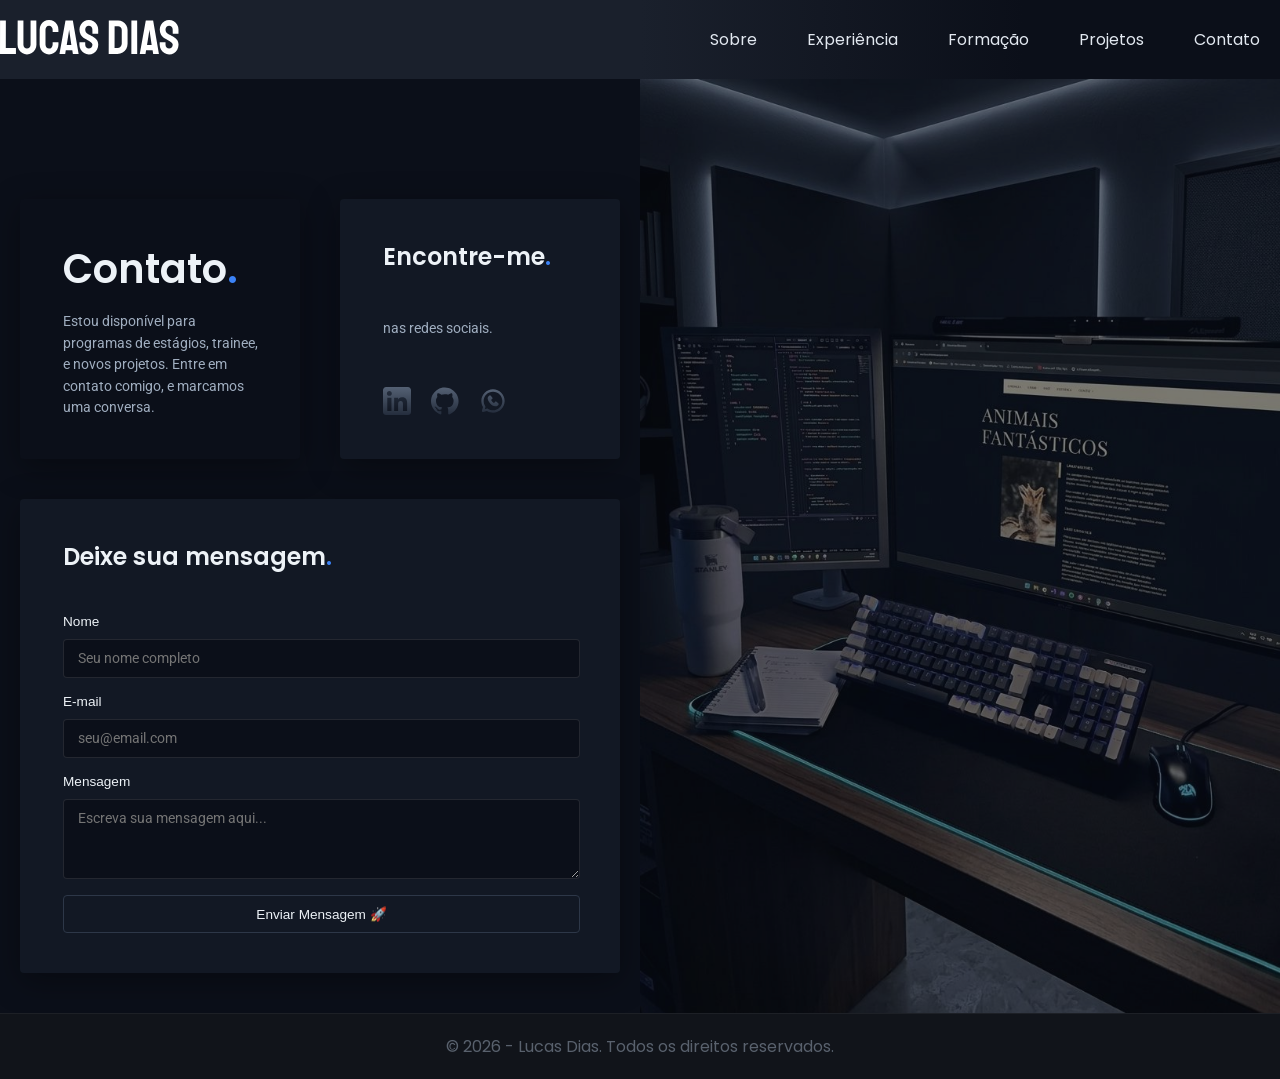
==== commit b7cf7e4d: "refactor: adição de formulário em contato.html, e atualização de certificações em formacao.html, oti" ====
--- a/contato.html
+++ b/contato.html
@@ -34,32 +34,47 @@
     </div>
   </header>
   <main class="contato-container">
-    <div class="contato-conteudo">
-      <section class="card-contato-titulo">
-        <h1>Contato<span>.</span></h1>
-        <p>Estou disponível para programas de estágios, trainee, e novos projetos. Entre em contato comigo, e marcamos uma conversa.</p>
-      </section>
-
-      <div class="contato-grid-links">
-
-        <a href="mailto:lucass.diass23@gmail.com" class="card-contato-acao">
-          <h2>Clique aqui<span>,</span></h2>
-          <p>e entre em contato comigo por <span>e-mail. <img src="./img/icones/email.svg" alt="Email"></span></p>
-        </a>
-
-        <div class="card-contato-acao">
+    <section class="contato-conteudo">
+      <div class="contato-topo-grid">
+        <div class="card-contato-titulo">
+          <h1>Contato<span>.</span></h1>
+          <p>Estou disponível para programas de estágios, trainee, e novos projetos. Entre em contato comigo, e marcamos uma conversa.</p>
+        </div>
+        <div class="card-contato-redes">
           <h2>Encontre-me<span>.</span></h2>
-          <p>também nas redes sociais.</p>
+          <p>nas redes sociais.</p>
           <div class="redes-sociais-icones">
-            <a href="https://linkedin.com/in/lucas-barbosadias" target="_blank"><img src="./img/icones/linkedin.svg" alt="LinkedIn"></a>
-            <a href="https://github.com/lucassdias23/" target="_blank"><img src="./img/icones/github.svg" alt="GitHub"></a>
-            <a href="https://wa.me/5511981119318" target="_blank"><img src="./img/icones/whatsapp.svg" alt="WhatsApp"></a>
+            <a href="https://linkedin.com/in/lucas-barbosadias" target="_blank" rel="noopener noreferrer">
+              <img src="./img/icones/linkedin.svg" alt="LinkedIn">
+            </a>
+            <a href="https://github.com/lucassdias23/" target="_blank" rel="noopener noreferrer">
+              <img src="./img/icones/github.svg" alt="GitHub">
+            </a>
+            <a href="https://wa.me/5511981119318" target="_blank" rel="noopener noreferrer">
+              <img src="./img/icones/whatsapp.svg" alt="WhatsApp">
+            </a>
           </div>
         </div>
-
       </div>
-    </div>
-
+      <div class="card-contato-form">
+        <h2>Deixe sua mensagem<span>.</span></h2>
+        <form action="https://formspree.io/f/mdaqqrwa" method="POST" id="contato-form" class="form-contato">
+          <div class="form-grupo">
+            <label for="nome">Nome</label>
+            <input type="text" name="nome" id="nome" placeholder="Seu nome completo" required>
+          </div>
+          <div class="form-grupo">
+            <label for="email">E-mail</label>
+            <input type="email" name="email" id="email" placeholder="seu@email.com" required>
+          </div>
+          <div class="form-grupo">
+            <label for="mensagem">Mensagem</label>
+            <textarea name="mensagem" id="mensagem" rows="3" placeholder="Escreva sua mensagem aqui..." required></textarea>
+          </div>
+          <button type="submit" class="btn-enviar">Enviar Mensagem 🚀</button>
+        </form>
+      </div>
+    </section>
     <div class="contato-container-img">
       <div class="contato-bg"></div>
     </div>
@@ -69,7 +84,7 @@
       <p>© 2026 - Lucas Dias. Todos os direitos reservados.</p>
     </div>
   </footer>
-  <script src="./js/script.js"></script>
+  <script type="module" src="./js/script.js"></script>
 </body>
 
 </html>
--- a/css/style.min.css
+++ b/css/style.min.css
@@ -1 +1 @@
-:root{--background-1:#0b0f19;--background-2:#121824;--footer-bg:#11141a;--header-bg:#1a202c;--title-1:#edf2f7;--title-2:#f7fafc;--text-1:#a0aec0;--text-2:#cbd5e0;--border:#2d3748;--hover:#4a5568;--element-1:#3b82f6;--element-2:#e2e8f0;--shadow:#1a202c;--gradient:linear-gradient(#718096, #4a5568);--btn-text:#0b0f19;--btn-bg:#edf2f7;--btn-hover:#cbd5e0;--btn-burger:#121824;--btn-burger-1:#edf2f7;--done:#2ed573;--in-course:#ffa500;--not-initialized:#94a3b8}*{margin:0;padding:0;box-sizing:border-box}body{background:var(--background-1);min-height:100vh;display:flex;flex-direction:column}main{flex:1}ul,li{list-style:none}a{text-decoration:none}@keyframes slideDown{from{transform:translateY(-30px);opacity:0}to{transform:translateY(0);opacity:1}}@keyframes slideUp{from{transform:translateY(30px);opacity:0}to{transform:translateY(0);opacity:1}}@keyframes fadeInFoto{from{opacity:0}to{opacity:.7}}.header-container{background:linear-gradient(90deg,#1a202c 50%,#0b0f19 80%);width:100%;animation:slideDown 0.7s ease-out forwards;position:relative;z-index:99999}.header{justify-content:space-between;display:flex;flex-wrap:wrap;align-items:center;padding:20px 0;max-width:1400px;margin:0 auto;position:relative}.header ul{display:flex;flex-wrap:wrap;gap:10px;color:var(--element-2)}.header ul a{padding:20px;font-family:"Poppins",Arial,Helvetica,sans-serif}.header a{color:var(--element-2);transition:color 0.3s ease,opacity 0.3s ease}.header a:hover{color:var(--hover);opacity:.8}#btn-mobile{display:none}@media (max-width:768px){.header{padding:20px;flex-wrap:nowrap;justify-content:space-between;align-items:center;position:relative;width:100%}#btn-mobile{display:flex;background:var(--btn-burger);border:none;width:50px;height:50px;border-radius:8px;cursor:pointer;padding:0;justify-content:center;align-items:center;z-index:50;position:relative}#hamburger{display:block;width:26px;height:4px;background:var(--btn-burger-1);border-radius:4px;position:relative}#hamburger::before,#hamburger::after{content:"";display:block;width:100%;height:100%;background:var(--btn-burger-1);border-radius:4px;position:absolute;transition:transform 0.2s,top 0.2s,bottom 0.2s}#hamburger::before{top:-8px}#hamburger::after{bottom:-8px}#nav{position:absolute;width:auto;min-width:220px;top:85%;right:20px;left:auto;z-index:9999;color:var(--btn-burger);opacity:0;visibility:hidden;transform:translateY(-10px);transition:opacity 0.3s ease,transform 0.3s ease,visibility 0.3s}#nav ul{display:flex;flex-direction:column;padding:0;gap:0;background:rgb(11 15 25 / .85)!important;backdrop-filter:blur(10px);-webkit-backdrop-filter:blur(10px);border-radius:12px;border:1px solid rgb(255 255 255 / .08);box-shadow:0 10px 30px rgb(0 0 0 / .6);overflow:hidden;width:100%}#nav ul li{background:transparent!important;width:100%}.header ul a{display:block;padding:14px 24px!important;text-align:center;color:var(--element-2);background:transparent!important;transition:background 0.2s ease,color 0.2s ease}.header #nav ul a:hover{background:rgb(255 255 255 / .05)!important;color:var(--element-1)}#nav ul li:not(:last-child) a{border-bottom:1px solid rgb(45 55 72 / .4)}#nav.active{opacity:1;visibility:visible;transform:translateY(0)}.header:has(#nav.active) #btn-mobile #hamburger{background:#fff0}.header:has(#nav.active) #btn-mobile #hamburger::before{transform:rotate(45deg);top:0}.header:has(#nav.active) #btn-mobile #hamburger::after{transform:rotate(-45deg);bottom:0}}.apresentacao{display:grid;grid-template-columns:repeat(4,1fr);max-width:1400px;margin:0 auto}.foto-perfil-bg{grid-column:1 / 3;background:url(../img/perfil.png) no-repeat;background-size:cover;background-position:center 40px;min-height:500px;border-radius:50%;opacity:.7;animation:fadeIn 0.8s ease-out forwards;animation-delay:0.2s;transition:opacity 0.5s ease-in-out}.foto-perfil-bg:hover{opacity:1!important}.container-cards{grid-column:3 / 5;margin-top:120px;padding:0 20px;align-self:start}.card-titulo{background:var(--background-2);border-radius:4px;padding:40px;border-left:3px solid #fff0;box-shadow:0 8px 32px rgb(0 0 0 / .35);position:relative;animation:slideUp 0.8s ease-out backwards;animation-delay:0.4s;transition:all 0.3s ease}.card-titulo:hover{transform:translateY(-5px);border-left-color:var(--element-1);box-shadow:0 10px 15px -3px rgb(59 130 246 / .15)}.card-titulo h1{font-family:"Poppins",Arial,Helvetica,sans-serif;font-weight:600;font-size:2.5rem;color:var(--title-1);margin-bottom:20px}.card-titulo h1 span{color:var(--element-1)}.localizacao{font-family:"Roboto",Arial,Helvetica,sans-serif;color:var(--element-2);font-size:.875rem;text-transform:uppercase;letter-spacing:2px;opacity:.8}.textos-sobre{padding:40px;font-family:"Roboto",Arial,Helvetica,sans-serif;font-size:1rem;line-height:1.5;color:var(--text-1);animation:slideUp 0.8s ease-out backwards;animation-delay:0.6s}.textos-sobre strong{font-family:"Roboto",Arial,Helvetica,sans-serif;color:var(--element-1)}@media (max-width:768px){.apresentacao{display:flex;flex-direction:column;align-items:center;padding:0 20px}.foto-perfil-bg{width:280px;min-height:280px;margin:40px auto 0 auto;background-position:center center;border:solid var(--element-1)}.container-cards{width:100%;margin-top:30px;padding:0}.card-titulo{padding:30px 20px}.card-titulo h1{font-size:1.8rem}.textos-sobre{padding:30px 10px}}@media (max-width:400px){.card-titulo h1{font-size:1.25rem}.textos-sobre p{text-align:justify}.footer p{font-size:.825rem}}.experiencia{display:grid;grid-template-columns:repeat(4,1fr);max-width:1400px;margin:0 auto;align-items:stretch;min-height:calc(100vh - 79px - 65px)}.card-experiencia-titulo{background:#fff0;border-radius:4px;padding:40px;border-left:3px solid #fff0;box-shadow:0 8px 32px rgb(0 0 0 / .35);position:relative;transition:all 0.3s ease;animation:slideUp 0.8s ease-out backwards;animation-delay:0.4s}.card-experiencia-titulo:hover{transform:translateY(-5px);border-left-color:var(--element-1);box-shadow:0 10px 15px -3px rgb(59 130 246 / .15)}.card-experiencia-titulo h1{font-family:"Poppins",Arial,Helvetica,sans-serif;font-weight:600;font-size:2.5rem;color:var(--title-1);margin-bottom:20px}.card-experiencia-titulo h1 span{color:var(--element-1)}.experiencia-bg{grid-column:1 / 3;background:url(../img/backgrounds/ecommerce.png) no-repeat;background-size:contain;background-position:top left;background-attachment:fixed;height:100%;width:100%;opacity:.7;animation:slideUp 0.8s ease-out backwards;animation-delay:0.2s;transition:opacity 0.5s ease-in-out}.experiencia-bg:hover{opacity:1}.experiencia .container-cards{grid-column:3 / 5;margin-top:0;padding:120px 20px 40px;display:flex;flex-direction:column}.exp-descricao{font-family:"Roboto",Arial,Helvetica,sans-serif;color:var(--element-2);font-size:.875rem;text-transform:uppercase;letter-spacing:2px;opacity:.8}.container-empresas{display:flex;gap:40px}.card-empresa{display:flex;flex-direction:column;flex:1;background:var(--background-2);margin-top:40px;border-radius:4px;padding:40px;position:relative;border-left:3px solid #fff0;box-shadow:0 8px 32px rgb(0 0 0 / .35);transition:all 0.3s ease;animation:slideUp 0.8s ease-out backwards;animation-delay:0.6s}.card-empresa:nth-of-type(1){animation:slideUp 0.8s ease-out backwards;animation-delay:0.6s}.card-empresa:nth-of-type(2){animation:slideUp 0.8s ease-out backwards;animation-delay:0.8s}.card-empresa:hover{transform:translateY(-5px);border-left-color:var(--element-1);box-shadow:0 10px 15px -3px rgb(59 130 246 / .15)}.card-empresa h2{font-family:"Poppins",Arial,Helvetica,sans-serif;font-weight:600;font-size:1.25rem;color:var(--title-1);margin-top:16px;margin-bottom:32px}.card-empresa h2 span{color:var(--element-1)}.empresa-nome{font-family:"Roboto",Arial,Helvetica,sans-serif;color:var(--element-2);font-size:.875rem;text-transform:uppercase;letter-spacing:2px;opacity:.8}.empresa-ano{font-family:"Roboto",Arial,Helvetica,sans-serif;color:var(--element-2);font-size:.875rem;text-transform:uppercase;letter-spacing:2px;opacity:.5;margin-top:auto}.soft-skills-container{background:var(--background-2);margin-top:40px;border-radius:4px;padding:40px;position:relative;border-left:3px solid #fff0;box-shadow:0 8px 32px rgb(0 0 0 / .35);transition:transform 0.3s ease,box-shadow 0.3s ease;animation:slideUp 0.8s ease-out backwards;animation-delay:1s}.soft-skills-container:hover{transform:translateY(-5px);transform:translateY(-5px);border-left-color:var(--element-1);box-shadow:0 10px 15px -3px rgb(59 130 246 / .15)}.soft-skills-titulo{font-family:"Poppins",Arial,Helvetica,sans-serif;font-weight:600;font-size:1.25rem;color:var(--title-1);margin-bottom:20px}.soft-skills-intro{font-family:"Roboto",Arial,Helvetica,sans-serif;color:var(--element-2);font-size:1rem;line-height:1.5;margin-bottom:24px;opacity:.9}.soft-skills-titulo span{color:var(--element-1)}.soft-skills-lista{font-family:"Roboto",Arial,Helvetica,sans-serif;color:var(--text-1);font-size:1rem;line-height:1.6}.soft-skills-lista{display:flex;flex-direction:column;gap:24px}.soft-skills-lista li{position:relative;padding-left:28px}.soft-skills-lista .icon-check{position:absolute;left:0;top:3px;width:18px;height:18px}.soft-skills-lista strong{color:var(--element-1);font-weight:500}.btn-linkedin{align-self:flex-end;display:flex;align-items:center;justify-content:space-between;background:rgb(255 255 255 / .02);border:1px solid var(--border);padding:12px 16px;border-radius:4px;text-decoration:none;min-width:260px;margin-top:40px;box-shadow:0 8px 32px rgb(0 0 0 / .35);animation:slideUp 0.8s ease-out backwards;animation-delay:0.8s;transition:background 0.3s ease,border-color 0.3s ease,transform 0.3s ease}.btn-linkedin:hover{transform:translateY(-2px);background:rgb(59 130 246 / .05);border-color:var(--element-1)}.btn-linkedin .credential-icon{width:24px;height:24px;object-fit:contain;opacity:.9}.btn-linkedin img{margin-bottom:0!important}@media (max-width:800px){.experiencia{display:grid;grid-template-columns:1fr;min-height:calc(100vh - 79px - 65px);position:relative}.experiencia-bg{display:block;grid-column:1 / -1;grid-row:1;width:100%;height:100%;opacity:.25;z-index:1}.experiencia .container-cards{grid-column:1 / -1;grid-row:1;position:relative;z-index:2;margin-top:0;align-self:center;padding:60px 20px}.container-empresas{flex-direction:row;gap:24px;margin-top:24px}.card-empresa{margin-top:0;padding:32px 24px;background:rgb(18 24 36 / .95)}.card-empresa::after{top:68px}@media (max-width:800px){.soft-skills-container{margin-top:24px;padding:32px 24px;background:rgb(18 24 36 / .95)}}.btn-linkedin{align-self:flex-end;width:auto;margin-top:32px}}@media (max-width:600px){.container-empresas{flex-direction:column}.experiencia-bg{display:none}}@media (max-width:400px){.btn-linkedin{align-self:center;width:100%;margin-top:32px}}.formacao{display:block;max-width:1400px;margin:0 auto;align-items:stretch;min-height:calc(100vh - 80px)}.container-cards-formacao{padding:0 20px 40px 20px;display:flex;flex-direction:column}.card-formacao-titulo{margin-top:120px;margin-bottom:40px;background:#fff0;border-radius:4px;padding:40px;border-left:3px solid #fff0;box-shadow:0 8px 32px rgb(0 0 0 / .35);transition:all 0.3s ease;position:relative;animation:slideUp 0.8s ease-out backwards;animation-delay:0.4s}.card-formacao-titulo:hover{transform:translateY(-5px);border-left-color:var(--element-1);box-shadow:0 10px 15px -3px rgb(59 130 246 / .15)}.card-formacao-titulo h1{font-family:"Poppins",Arial,Helvetica,sans-serif;font-weight:600;font-size:2.5rem;color:var(--title-1);margin-bottom:20px}.card-formacao-titulo h1 span{color:var(--element-1)}.card-formacao-titulo p{font-family:"Roboto",Arial,Helvetica,sans-serif;color:var(--text-2);font-size:.875rem;letter-spacing:2px;text-transform:uppercase}.container-faculdades{display:grid;grid-template-columns:repeat(2,1fr);gap:40px;margin-bottom:40px}.card-faculdade{background:var(--background-2);border-radius:4px;padding:40px;position:relative;border-left:3px solid #fff0;box-shadow:0 8px 32px rgb(0 0 0 / .35);transition:all 0.3s ease;align-self:flex-start;width:100%;animation:slideUp 0.8s ease-out backwards;animation-delay:0.6s}.card-faculdade:hover{transform:translateY(-5px);border-left-color:var(--element-1);box-shadow:0 10px 15px -3px rgb(59 130 246 / .15)}.card-faculdade h2{font-family:"Poppins",Arial,Helvetica,sans-serif;font-weight:600;font-size:1.25rem;color:var(--title-1);margin-top:16px;margin-bottom:24px;position:relative}.card-faculdade h2 span{color:var(--element-1)}.curso-instituicao-faculdade{font-family:"Roboto",Arial,Helvetica,sans-serif;color:var(--text-1);font-size:.875rem;text-transform:uppercase;letter-spacing:2px;display:block}.container-cursos{display:grid;grid-template-columns:repeat(3,1fr);gap:40px}.card-curso{display:flex;flex-direction:column;background:var(--background-2);border-radius:4px;padding:40px;position:relative;border-left:3px solid #fff0;box-shadow:0 8px 32px rgb(0 0 0 / .35);transition:all 0.3s ease;animation:slideUp 0.8s ease-out backwards;animation-delay:0.8s}.card-curso:nth-of-type(1){animation:slideUp 0.8s ease-out backwards;animation-delay:0.8s}.card-curso:nth-of-type(2){animation:slideUp 0.8s ease-out backwards;animation-delay:1s}.card-curso:nth-of-type(3){animation:slideUp 0.8s ease-out backwards;animation-delay:1.2s}.card-curso:hover{transform:translateY(-5px);border-left-color:var(--element-1);box-shadow:0 10px 15px -3px rgb(59 130 246 / .15)}.card-curso h2{font-family:"Poppins",Arial,Helvetica,sans-serif;font-weight:600;font-size:1.25rem;color:var(--title-1);margin-top:16px;margin-bottom:32px;position:relative;min-height:3.5rem}.card-curso h2 span{color:var(--element-1)}.curso-header{display:flex;justify-content:space-between;align-items:center;width:100%}.curso-tipo{font-family:"Roboto",Arial,Helvetica,sans-serif;color:var(--text-1);font-size:.875rem;text-transform:uppercase;letter-spacing:2px}.tag-status{font-family:"Roboto",Arial,sans-serif;font-size:.75rem;font-weight:400;text-transform:uppercase;padding:4px 8px;border-radius:4px;letter-spacing:1px}.status-concluido{background-color:rgb(16 185 129 / .15);color:var(--done);border:1px solid rgb(16 185 129 / .3)}.status-andamento{background-color:rgb(245 158 11 / .15);color:var(--in-course);border:1px solid rgb(245 158 11 / .3)}.status-em-breve{background:rgb(148 163 184 / .12);color:var(--not-initialized);border:1px solid rgb(148 163 184 / .3)}.card-content{display:flex;flex-direction:column;flex:1}.stacks{display:flex;gap:20px;margin-bottom:24px}.stacks img{width:24px;height:24px;object-fit:contain}.origamid-credential{display:flex;align-items:center;justify-content:space-between;background:rgb(255 255 255 / .02);border:1px solid var(--border);padding:12px 16px;border-radius:4px;margin-bottom:24px;transition:background 0.3s ease,border-color 0.3s ease}.credential-main{display:flex;align-items:center;gap:12px}.credential-icon{width:24px;height:24px;object-fit:contain;opacity:.9}.origamid-credential:hover{background:rgb(59 130 246 / .05);border-color:var(--element-1)}.credential-text p{font-family:"Poppins",Arial,sans-serif;font-size:.875rem;font-weight:500;color:var(--title-1);margin-bottom:2px}.credential-text span{font-family:"Roboto",Arial,sans-serif;font-size:.75rem;color:var(--text-1)}.arrow-link{color:var(--element-1);font-weight:700;font-size:1.1rem}.em-breve-credential{display:flex;align-items:center;justify-content:center;background:rgb(255 255 255 / .01);border:1px dashed rgb(255 255 255 / .1);padding:12px 16px;border-radius:4px;margin-bottom:24px;height:50px;box-sizing:border-box;cursor:not-allowed}.em-breve-credential p{font-family:"Roboto",Arial,sans-serif;font-size:.875rem;font-style:italic;color:var(--text-1);opacity:.6}.curso-instituicao{font-family:"Roboto",Arial,Helvetica,sans-serif;color:var(--text-1);font-size:.875rem;text-transform:uppercase;letter-spacing:2px;display:block}.formacao-container-img{grid-column:3 / 5;position:relative;overflow:hidden;background:var(--background-1)}.formacao-bg:hover{opacity:1}@media (max-width:960px){.card-formacao-titulo{margin-top:80px;margin-bottom:40px;padding:30px 24px}.container-faculdades{grid-template-columns:1fr;gap:40px;margin-bottom:40px}.container-cursos{grid-template-columns:1fr;gap:40px}.card-faculdade,.card-curso{padding:24px 20px}.card-curso h2{min-height:initial!important;margin-bottom:16px!important}.stacks,.origamid-credential,.em-breve-credential{margin-bottom:16px!important}}@media (max-width:600px){.container-cards-formacao{padding:0 16px 30px 16px}.card-formacao-titulo{margin-top:60px;margin-bottom:40px;padding:20px 16px}.card-formacao-titulo h1{font-size:2rem}}.projetos{display:grid;grid-template-columns:repeat(auto-fit,minmax(320px,1fr));max-width:1400px;margin:0 auto;gap:40px;padding:120px 2% 60px 2%;align-items:stretch}.card-projetos-introducao{display:flex;flex-direction:column;justify-content:flex-start;background-color:#fff0;padding:20px;margin-top:0;min-height:280px;animation:slideUp 0.8s ease-out backwards;animation-delay:0.2s}.card-projetos-introducao h1{font-family:"Poppins",Arial,Helvetica,sans-serif;font-weight:600;font-size:2.5rem;color:var(--title-1);margin-bottom:60px;position:relative}.card-projetos-introducao h1 span{color:var(--element-1)}.manifesto-autoral{margin-top:0;border-left:3px solid var(--element-1);padding-left:16px}.manifesto-autoral p{font-family:"Roboto",Arial,sans-serif;font-size:.875rem;line-height:1.6;color:var(--text-1);font-style:italic;opacity:.8}.card-projeto-item{background:var(--background-2);border-left:3px solid #fff0;padding:24px;display:flex;flex-direction:column;justify-content:space-between;min-height:280px;margin-top:0;border-radius:4px;transition:all 0.3s ease}.card-projeto-item:nth-of-type(2),.card-projeto-item:nth-of-type(3){animation:slideUp 0.8s ease-out backwards;animation-delay:0.4s}.card-projeto-item:nth-of-type(4),.card-projeto-item:nth-of-type(5){animation:slideUp 0.8s ease-out backwards;animation-delay:0.6s}.card-projeto-item:nth-of-type(6){animation:slideUp 0.8s ease-out backwards;animation-delay:0.8s}.card-projeto-item:hover{transform:translateY(-5px);border-left-color:var(--element-1);box-shadow:0 10px 15px -3px rgb(59 130 246 / .15)}.projeto-header{display:flex;justify-content:space-between;align-items:flex-end;margin-bottom:16px}.projeto-header>div:first-child{display:flex;flex-direction:column;gap:6px}.status-tag{display:inline-block;align-self:flex-start;font-family:"Poppins",Arial,sans-serif;font-size:.65rem;font-weight:700;text-transform:uppercase;letter-spacing:.05em;padding:2px 8px;border-radius:4px}.status-tag.concluido{background-color:rgb(16 185 129 / .15);color:var(--done);border:1px solid rgb(16 185 129 / .3)}.status-tag.em-andamento{background-color:rgb(245 158 11 / .15);color:var(--in-course);border:1px solid rgb(245 158 11 / .3)}.status-tag.em-breve{background:rgb(148 163 184 / .12);color:var(--not-initialized);border:1px solid rgb(148 163 184 / .3)}.projeto-header h2{font-family:"Poppins",Arial,Helvetica,sans-serif;font-weight:600;font-size:1.25rem;color:var(--title-1);margin:0}.projeto-header h2 span{color:var(--element-1)}.projeto-techs{display:flex!important;flex-direction:row!important;gap:8px;align-items:center;padding-bottom:2px}.projeto-techs img{width:20px;height:auto}.projeto-body{display:flex;gap:16px;align-items:flex-start;margin-bottom:20px}.projeto-descricao{flex:1;font-family:"Roboto",Arial,sans-serif;font-size:.875rem;line-height:1.6;color:var(--text-1);opacity:.8}.projeto-mini-thumb{width:150px;flex-shrink:0;transition:transform 0.3s ease}.projeto-mini-thumb img{width:100%;height:100px;border-radius:4px;object-fit:cover;object-position:top center;border:1px solid rgb(255 255 255 / .08)}.card-projeto-item:hover .projeto-mini-thumb{transform:scale(1.03)}.projeto-footer{display:flex;gap:12px;margin-top:auto}.btn-projeto{flex:1;text-align:center;padding:10px;background-color:#fff0;color:var(--title-1);border:1px solid var(--border);text-decoration:none;font-weight:500;font-size:.85rem;font-family:"Poppins",Arial,sans-serif;border-radius:4px;transition:all 0.3s ease}.btn-projeto:hover{border-color:var(--element-1);background-color:rgb(255 255 255 / .02)}.btn-projeto-breve{flex:1;text-align:center;padding:10px;background-color:#fff0;color:var(--text-1);border:1px dashed rgb(160 174 192 / .4);font-size:.85rem;font-family:"Poppins",Arial,sans-serif;font-style:italic;border-radius:4px;opacity:.6;cursor:not-allowed}@media (max-width:480px){.projetos{padding:60px 4% 40px 4%;gap:24px}.card-projetos-introducao{min-height:initial;padding:10px}.card-projetos-introducao h1{margin-bottom:24px}.card-projeto-item{margin-top:0;padding:20px;min-height:initial}.projeto-body{display:flex!important;flex-direction:column;align-items:stretch;gap:16px;margin-bottom:16px}.projeto-mini-thumb{width:100%!important;max-width:100%!important;margin-top:0}.projeto-mini-thumb img{width:100%!important;height:160px!important;object-fit:cover!important;object-position:top center;border-radius:4px}.projeto-mini-thumb img[src*="flexblog"]{object-position:center!important}.projeto-footer{flex-direction:column;gap:8px;margin-top:auto}}.contato-container{display:grid;grid-template-columns:repeat(4,1fr);max-width:1400px;margin:0 auto;align-items:stretch;min-height:calc(100vh - 80px);width:100%}.contato-conteudo{grid-column:1 / 3;padding:40px 20px;display:flex;flex-direction:column;justify-content:center}.card-contato-titulo{margin-bottom:40px;background:#fff0;border-radius:4px;padding:40px;border-left:3px solid #fff0;box-shadow:0 8px 32px rgb(0 0 0 / .35);transition:all 0.3s ease;animation:slideUp 0.8s ease-out backwards;animation-delay:0.2s}.contato-grid-links{display:grid;grid-template-columns:1fr 1fr;gap:30px}.card-contato-acao{background:var(--background-2);border-radius:4px;padding:40px;border-left:3px solid #fff0;box-shadow:0 8px 32px rgb(0 0 0 / .35);transition:all 0.3s ease;display:flex;flex-direction:column;justify-content:flex-start}.card-contato-acao p{flex-grow:1}.redes-sociais-icones{display:flex;gap:20px;margin-top:auto;padding-top:20px}.card-contato-acao p span{display:inline-flex;align-items:center;gap:6px;white-space:nowrap}.card-contato-acao p img{width:20px;height:20px;display:block}.card-contato-acao:nth-of-type(1){animation:slideUp 0.8s ease-out backwards;animation-delay:0.4s}.card-contato-acao:nth-of-type(2){animation:slideUp 0.8s ease-out backwards;animation-delay:0.6s}.card-contato-titulo:hover,.card-contato-acao:hover{transform:translateY(-5px);border-left-color:var(--element-1);box-shadow:0 10px 15px -3px rgb(59 130 246 / .15)}.card-contato-titulo h1,.card-contato-acao h2{font-family:"Poppins",Arial,sans-serif;font-weight:600;color:var(--title-1)}.card-contato-titulo h1{font-size:2.5rem;margin-bottom:20px}.card-contato-acao h2{font-size:1.5rem;margin-bottom:15px}.card-contato-titulo h1 span,.card-contato-acao h2 span{color:var(--element-1)}.card-contato-titulo p,.card-contato-acao p{font-family:"Roboto",Arial,sans-serif;color:var(--text-1);font-size:.95rem;line-height:1.6}.redes-sociais-icones{display:flex;gap:20px;margin-top:20px}.redes-sociais-icones img{width:32px;height:32px;transition:transform 0.2s;opacity:.7}.redes-sociais-icones img:hover{transform:scale(1.15);opacity:1}.contato-container-img{grid-column:3 / 5;position:relative;overflow:hidden}.contato-bg{background:url(../img/backgrounds/contato.jpg) no-repeat;background-size:cover;background-position:right;height:100%;width:100%;opacity:.5;animation:slideUp 0.8s ease-out backwards;animation-delay:0.3s;transition:opacity 0.4s ease-in-out}.contato-bg:hover{opacity:1}@media (max-width:960px){.contato-container{grid-template-columns:1fr}.contato-conteudo{grid-column:1 / -1}.contato-container-img{display:none}}@media (max-width:600px){.contato-grid-links{grid-template-columns:1fr}}+:root{--background-1:#0b0f19;--background-2:#121824;--footer-bg:#11141a;--header-bg:#1a202c;--title-1:#edf2f7;--title-2:#f7fafc;--text-1:#a0aec0;--text-2:#cbd5e0;--border:#2d3748;--hover:#4a5568;--element-1:#3b82f6;--element-2:#e2e8f0;--shadow:#1a202c;--gradient:linear-gradient(#718096, #4a5568);--btn-text:#0b0f19;--btn-bg:#edf2f7;--btn-hover:#cbd5e0;--btn-burger:#121824;--btn-burger-1:#edf2f7;--done:#2ed573;--in-course:#ffa500;--not-initialized:#94a3b8}*{margin:0;padding:0;box-sizing:border-box}body{background:var(--background-1);min-height:100vh;display:flex;flex-direction:column}main{flex:1}ul,li{list-style:none}a{text-decoration:none}@keyframes slideDown{from{transform:translateY(-30px);opacity:0}to{transform:translateY(0);opacity:1}}@keyframes slideUp{from{transform:translateY(30px);opacity:0}to{transform:translateY(0);opacity:1}}@keyframes fadeInFoto{from{opacity:0}to{opacity:.7}}.header-container{background:linear-gradient(90deg,#1a202c 50%,#0b0f19 80%);width:100%;animation:slideDown 0.7s ease-out forwards;position:relative;z-index:99999}.header{justify-content:space-between;display:flex;flex-wrap:wrap;align-items:center;padding:20px 0;max-width:1400px;margin:0 auto;position:relative}.header ul{display:flex;flex-wrap:wrap;gap:10px;color:var(--element-2)}.header ul a{padding:20px;font-family:"Poppins",Arial,Helvetica,sans-serif}.header a{color:var(--element-2);transition:color 0.3s ease,opacity 0.3s ease}.header a:hover{color:var(--hover);opacity:.8}#btn-mobile{display:none}@media (max-width:768px){.header{padding:20px;flex-wrap:nowrap;justify-content:space-between;align-items:center;position:relative;width:100%}#btn-mobile{display:flex;background:var(--btn-burger);border:none;width:50px;height:50px;border-radius:8px;cursor:pointer;padding:0;justify-content:center;align-items:center;z-index:50;position:relative}#hamburger{display:block;width:26px;height:4px;background:var(--btn-burger-1);border-radius:4px;position:relative}#hamburger::before,#hamburger::after{content:"";display:block;width:100%;height:100%;background:var(--btn-burger-1);border-radius:4px;position:absolute;transition:transform 0.2s,top 0.2s,bottom 0.2s}#hamburger::before{top:-8px}#hamburger::after{bottom:-8px}#nav{position:absolute;width:auto;min-width:220px;top:85%;right:20px;left:auto;z-index:9999;color:var(--btn-burger);opacity:0;visibility:hidden;transform:translateY(-10px);transition:opacity 0.3s ease,transform 0.3s ease,visibility 0.3s}#nav ul{display:flex;flex-direction:column;padding:0;gap:0;background:rgb(11 15 25 / .85)!important;backdrop-filter:blur(10px);-webkit-backdrop-filter:blur(10px);border-radius:12px;border:1px solid rgb(255 255 255 / .08);box-shadow:0 10px 30px rgb(0 0 0 / .6);overflow:hidden;width:100%}#nav ul li{background:transparent!important;width:100%}.header ul a{display:block;padding:14px 24px!important;text-align:center;color:var(--element-2);background:transparent!important;transition:background 0.2s ease,color 0.2s ease}.header #nav ul a:hover{background:rgb(255 255 255 / .05)!important;color:var(--element-1)}#nav ul li:not(:last-child) a{border-bottom:1px solid rgb(45 55 72 / .4)}#nav.active{opacity:1;visibility:visible;transform:translateY(0)}.header:has(#nav.active) #btn-mobile #hamburger{background:#fff0}.header:has(#nav.active) #btn-mobile #hamburger::before{transform:rotate(45deg);top:0}.header:has(#nav.active) #btn-mobile #hamburger::after{transform:rotate(-45deg);bottom:0}}.footer-container{background:var(--footer-bg);width:100%;border-top:1px solid rgb(255 255 255 / .05);animation:slideUp 0.6s ease-out backwards;animation-delay:0.8s}.footer{justify-content:center;display:flex;flex-wrap:wrap;align-items:center;padding:20px 0;max-width:1400px;margin:0 auto;animation:fadeIn 1.5s ease-out forwards}.footer p{font-family:"Poppins",Arial,Helvetica,sans-serif;color:var(--text-1);opacity:.5;text-align:center;animation:fadeIn 0.7s ease-out forwards}.apresentacao{display:grid;grid-template-columns:repeat(4,1fr);max-width:1400px;margin:0 auto}.foto-perfil-bg{grid-column:1 / 3;background:url(../img/perfil.png) no-repeat;background-size:cover;background-position:center 40px;min-height:500px;border-radius:50%;opacity:.7;animation:fadeIn 0.8s ease-out forwards;animation-delay:0.2s;transition:opacity 0.5s ease-in-out}.foto-perfil-bg:hover{opacity:1!important}.container-cards{grid-column:3 / 5;margin-top:120px;padding:0 20px;align-self:start}.card-titulo{background:var(--background-2);border-radius:4px;padding:40px;border-left:3px solid #fff0;box-shadow:0 8px 32px rgb(0 0 0 / .35);position:relative;animation:slideUp 0.8s ease-out backwards;animation-delay:0.4s;transition:all 0.3s ease}.card-titulo:hover{transform:translateY(-5px);border-left-color:var(--element-1);box-shadow:0 10px 15px -3px rgb(59 130 246 / .15)}.card-titulo h1{font-family:"Poppins",Arial,Helvetica,sans-serif;font-weight:600;font-size:2.5rem;color:var(--title-1);margin-bottom:20px}.card-titulo h1 span{color:var(--element-1)}.localizacao{font-family:"Roboto",Arial,Helvetica,sans-serif;color:var(--element-2);font-size:.875rem;text-transform:uppercase;letter-spacing:2px;opacity:.8}.textos-sobre{padding:40px;font-family:"Roboto",Arial,Helvetica,sans-serif;font-size:1rem;line-height:1.5;color:var(--text-1);animation:slideUp 0.8s ease-out backwards;animation-delay:0.6s}.textos-sobre strong{font-family:"Roboto",Arial,Helvetica,sans-serif;color:var(--element-1)}@media (max-width:768px){.apresentacao{display:flex;flex-direction:column;align-items:center;padding:0 20px}.foto-perfil-bg{width:280px;min-height:280px;margin:40px auto 0 auto;background-position:center center;border:solid var(--element-1)}.container-cards{width:100%;margin-top:30px;padding:0}.card-titulo{padding:30px 20px}.card-titulo h1{font-size:1.8rem}.textos-sobre{padding:30px 10px}}@media (max-width:400px){.card-titulo h1{font-size:1.25rem}.textos-sobre p{text-align:justify}.footer p{font-size:.825rem}}.experiencia{display:grid;grid-template-columns:repeat(4,1fr);max-width:1400px;margin:0 auto;align-items:stretch;min-height:calc(100vh - 79px - 65px)}.card-experiencia-titulo{background:#fff0;border-radius:4px;padding:40px;border-left:3px solid #fff0;box-shadow:0 8px 32px rgb(0 0 0 / .35);position:relative;transition:all 0.3s ease;animation:slideUp 0.8s ease-out backwards;animation-delay:0.4s}.card-experiencia-titulo:hover{transform:translateY(-5px);border-left-color:var(--element-1);box-shadow:0 10px 15px -3px rgb(59 130 246 / .15)}.card-experiencia-titulo h1{font-family:"Poppins",Arial,Helvetica,sans-serif;font-weight:600;font-size:2.5rem;color:var(--title-1);margin-bottom:20px}.card-experiencia-titulo h1 span{color:var(--element-1)}.experiencia-bg{grid-column:1 / 3;background:url(../img/backgrounds/ecommerce.png) no-repeat;background-size:contain;background-position:top left;background-attachment:fixed;height:100%;width:100%;opacity:.7;animation:slideUp 0.8s ease-out backwards;animation-delay:0.2s;transition:opacity 0.5s ease-in-out}.experiencia-bg:hover{opacity:1}.experiencia .container-cards{grid-column:3 / 5;margin-top:0;padding:120px 20px 40px;display:flex;flex-direction:column}.exp-descricao{font-family:"Roboto",Arial,Helvetica,sans-serif;color:var(--element-2);font-size:.875rem;text-transform:uppercase;letter-spacing:2px;opacity:.8}.container-empresas{display:flex;gap:40px}.card-empresa{display:flex;flex-direction:column;flex:1;background:var(--background-2);margin-top:40px;border-radius:4px;padding:40px;position:relative;border-left:3px solid #fff0;box-shadow:0 8px 32px rgb(0 0 0 / .35);transition:all 0.3s ease;animation:slideUp 0.8s ease-out backwards;animation-delay:0.6s}.card-empresa:nth-of-type(1){animation:slideUp 0.8s ease-out backwards;animation-delay:0.6s}.card-empresa:nth-of-type(2){animation:slideUp 0.8s ease-out backwards;animation-delay:0.8s}.card-empresa:hover{transform:translateY(-5px);border-left-color:var(--element-1);box-shadow:0 10px 15px -3px rgb(59 130 246 / .15)}.card-empresa h2{font-family:"Poppins",Arial,Helvetica,sans-serif;font-weight:600;font-size:1.25rem;color:var(--title-1);margin-top:16px;margin-bottom:32px}.card-empresa h2 span{color:var(--element-1)}.empresa-nome{font-family:"Roboto",Arial,Helvetica,sans-serif;color:var(--element-2);font-size:.875rem;text-transform:uppercase;letter-spacing:2px;opacity:.8}.empresa-ano{font-family:"Roboto",Arial,Helvetica,sans-serif;color:var(--element-2);font-size:.875rem;text-transform:uppercase;letter-spacing:2px;opacity:.5;margin-top:auto}.soft-skills-container{background:var(--background-2);margin-top:40px;border-radius:4px;padding:40px;position:relative;border-left:3px solid #fff0;box-shadow:0 8px 32px rgb(0 0 0 / .35);transition:transform 0.3s ease,box-shadow 0.3s ease;animation:slideUp 0.8s ease-out backwards;animation-delay:1s}.soft-skills-container:hover{transform:translateY(-5px);transform:translateY(-5px);border-left-color:var(--element-1);box-shadow:0 10px 15px -3px rgb(59 130 246 / .15)}.soft-skills-titulo{font-family:"Poppins",Arial,Helvetica,sans-serif;font-weight:600;font-size:1.25rem;color:var(--title-1);margin-bottom:20px}.soft-skills-intro{font-family:"Roboto",Arial,Helvetica,sans-serif;color:var(--element-2);font-size:1rem;line-height:1.5;margin-bottom:24px;opacity:.9}.soft-skills-titulo span{color:var(--element-1)}.soft-skills-lista{font-family:"Roboto",Arial,Helvetica,sans-serif;color:var(--text-1);font-size:1rem;line-height:1.6}.soft-skills-lista{display:flex;flex-direction:column;gap:24px}.soft-skills-lista li{position:relative;padding-left:28px}.soft-skills-lista .icon-check{position:absolute;left:0;top:3px;width:18px;height:18px}.soft-skills-lista strong{color:var(--element-1);font-weight:500}.btn-linkedin{align-self:flex-end;display:flex;align-items:center;justify-content:space-between;background:rgb(255 255 255 / .02);border:1px solid var(--border);padding:12px 16px;border-radius:4px;text-decoration:none;min-width:260px;margin-top:40px;box-shadow:0 8px 32px rgb(0 0 0 / .35);animation:slideUp 0.8s ease-out backwards;animation-delay:0.8s;transition:background 0.3s ease,border-color 0.3s ease,transform 0.3s ease}.btn-linkedin:hover{transform:translateY(-2px);background:rgb(59 130 246 / .05);border-color:var(--element-1)}.btn-linkedin .credential-icon{width:24px;height:24px;object-fit:contain;opacity:.9}.btn-linkedin img{margin-bottom:0!important}@media (max-width:800px){.experiencia{display:grid;grid-template-columns:1fr;min-height:calc(100vh - 79px - 65px);position:relative}.experiencia-bg{display:block;grid-column:1 / -1;grid-row:1;width:100%;height:100%;opacity:.25;z-index:1}.experiencia .container-cards{grid-column:1 / -1;grid-row:1;position:relative;z-index:2;margin-top:0;align-self:center;padding:60px 20px}.container-empresas{flex-direction:row;gap:24px;margin-top:24px}.card-empresa{margin-top:0;padding:32px 24px;background:rgb(18 24 36 / .95)}.card-empresa::after{top:68px}@media (max-width:800px){.soft-skills-container{margin-top:24px;padding:32px 24px;background:rgb(18 24 36 / .95)}}.btn-linkedin{align-self:flex-end;width:auto;margin-top:32px}}@media (max-width:600px){.container-empresas{flex-direction:column}.experiencia-bg{display:none}}@media (max-width:400px){.btn-linkedin{align-self:center;width:100%;margin-top:32px}}.formacao{display:block;max-width:1400px;margin:0 auto;align-items:stretch;min-height:calc(100vh - 80px)}.container-cards-formacao{padding:120px 20px 40px 20px;display:flex;flex-direction:column;gap:40px}.formacao-topo-grid{display:grid;grid-template-columns:repeat(2,1fr);gap:40px;align-items:stretch}.card-formacao-titulo{background:#fff0;border-radius:4px;padding:40px;border-left:3px solid #fff0;box-shadow:0 8px 32px rgb(0 0 0 / .35);transition:all 0.3s ease;display:flex;flex-direction:column;justify-content:center;animation:slideUp 0.8s ease-out backwards;animation-delay:0.2s}.card-formacao-titulo:hover{transform:translateY(-5px);border-left-color:var(--element-1);box-shadow:0 10px 15px -3px rgb(59 130 246 / .15)}.card-formacao-titulo h1{font-family:"Poppins",Arial,Helvetica,sans-serif;font-weight:600;font-size:2.5rem;color:var(--title-1);margin-bottom:12px}.card-formacao-titulo h1 span{color:var(--element-1)}.card-formacao-titulo p{font-family:"Roboto",Arial,Helvetica,sans-serif;color:var(--text-2);font-size:.875rem;letter-spacing:2px;text-transform:uppercase}.card-faculdade{background:var(--background-2);border-radius:4px;padding:40px;display:flex;flex-direction:column;justify-content:space-between;border-left:3px solid #fff0;box-shadow:0 8px 32px rgb(0 0 0 / .35);transition:all 0.3s ease;width:100%;animation:slideUp 0.8s ease-out backwards;animation-delay:0.4s}.card-faculdade:hover{transform:translateY(-5px);border-left-color:var(--element-1);box-shadow:0 10px 15px -3px rgb(59 130 246 / .15)}.card-faculdade h2{font-family:"Poppins",Arial,Helvetica,sans-serif;font-weight:600;font-size:1.25rem;color:var(--title-1);margin-top:16px;margin-bottom:24px}.card-faculdade h2 span{color:var(--element-1)}.curso-instituicao-faculdade{font-family:"Roboto",Arial,Helvetica,sans-serif;color:var(--text-1);font-size:.875rem;text-transform:uppercase;letter-spacing:2px;display:block}.container-certificacoes{display:grid;grid-template-columns:repeat(2,1fr);gap:40px}.container-cursos{display:grid;grid-template-columns:repeat(3,1fr);gap:40px}.container-cursos{display:grid;grid-template-columns:repeat(3,1fr);gap:40px}.card-curso{display:flex;flex-direction:column;background:var(--background-2);border-radius:4px;padding:40px;border-left:3px solid #fff0;box-shadow:0 8px 32px rgb(0 0 0 / .35);transition:all 0.3s ease}.card-curso:nth-of-type(1){animation:slideUp 0.8s ease-out backwards;animation-delay:0.6s}.card-curso:nth-of-type(2){animation:slideUp 0.8s ease-out backwards;animation-delay:0.7s}.card-curso:nth-of-type(3){animation:slideUp 0.8s ease-out backwards;animation-delay:0.8s}.card-curso:nth-of-type(4){animation:slideUp 0.8s ease-out backwards;animation-delay:0.9s}.card-curso:nth-of-type(5){animation:slideUp 0.8s ease-out backwards;animation-delay:1s}.card-curso:hover{transform:translateY(-5px);border-left-color:var(--element-1);box-shadow:0 10px 15px -3px rgb(59 130 246 / .15)}.card-curso h2{font-family:"Poppins",Arial,Helvetica,sans-serif;font-weight:600;font-size:1.25rem;color:var(--title-1);margin-top:16px;margin-bottom:24px;min-height:3.5rem}.card-curso h2 span{color:var(--element-1)}.curso-header{display:flex;justify-content:space-between;align-items:center;width:100%}.curso-tipo{font-family:"Roboto",Arial,Helvetica,sans-serif;color:var(--text-1);font-size:.875rem;text-transform:uppercase;letter-spacing:2px}.tag-status{font-family:"Roboto",Arial,sans-serif;font-size:.75rem;font-weight:400;text-transform:uppercase;padding:4px 8px;border-radius:4px;letter-spacing:1px}.status-concluido{background-color:rgb(16 185 129 / .15);color:var(--done);border:1px solid rgb(16 185 129 / .3)}.status-andamento{background-color:rgb(245 158 11 / .15);color:var(--in-course);border:1px solid rgb(245 158 11 / .3)}.status-em-breve{background:rgb(148 163 184 / .12);color:var(--not-initialized);border:1px solid rgb(148 163 184 / .3)}.card-content{display:flex;flex-direction:column;justify-content:space-between;flex:1}.stacks{display:flex;gap:20px;margin-bottom:24px}.stacks img{width:24px;height:24px;object-fit:contain}.curso-credential{display:flex;align-items:center;justify-content:space-between;background:rgb(255 255 255 / .02);border:1px solid var(--border);padding:12px 16px;border-radius:4px;margin-bottom:24px;transition:background 0.3s ease,border-color 0.3s ease}.credential-main{display:flex;align-items:center;gap:12px}.credential-icon{width:24px;height:24px;object-fit:contain;opacity:.9}.curso-credential:hover{background:rgb(59 130 246 / .05);border-color:var(--element-1)}.credential-text p{font-family:"Poppins",Arial,sans-serif;font-size:.875rem;font-weight:500;color:var(--title-1);margin-bottom:2px}.credential-text span{font-family:"Roboto",Arial,sans-serif;font-size:.75rem;color:var(--text-1)}.arrow-link{color:var(--element-1);font-weight:700;font-size:1.1rem}.em-breve-credential{display:flex;align-items:center;justify-content:center;background:rgb(255 255 255 / .01);border:1px dashed rgb(255 255 255 / .1);padding:12px 16px;border-radius:4px;margin-bottom:24px;height:50px;box-sizing:border-box;cursor:not-allowed}.em-breve-credential p{font-family:"Roboto",Arial,sans-serif;font-size:.875rem;font-style:italic;color:var(--text-1);opacity:.6}.curso-instituicao{font-family:"Roboto",Arial,Helvetica,sans-serif;color:var(--text-1);font-size:.875rem;text-transform:uppercase;letter-spacing:2px;display:block}@media (max-width:960px){.container-cards-formacao{padding-top:80px}.formacao-topo-grid{grid-template-columns:1fr}.container-certificacoes,.container-cursos{grid-template-columns:1fr}.card-faculdade,.card-curso,.card-formacao-titulo{padding:24px 20px}.card-curso h2{min-height:initial!important;margin-bottom:16px!important}}@media (max-width:600px){.container-cards-formacao{padding:60px 16px 30px 16px}.card-formacao-titulo h1{font-size:2rem}}.projetos{display:grid;grid-template-columns:repeat(auto-fit,minmax(320px,1fr));max-width:1400px;margin:0 auto;gap:40px;padding:120px 2% 60px 2%;align-items:stretch}.card-projetos-introducao{display:flex;flex-direction:column;justify-content:flex-start;background-color:#fff0;padding:20px;margin-top:0;min-height:280px;animation:slideUp 0.8s ease-out backwards;animation-delay:0.2s}.card-projetos-introducao h1{font-family:"Poppins",Arial,Helvetica,sans-serif;font-weight:600;font-size:2.5rem;color:var(--title-1);margin-bottom:60px;position:relative}.card-projetos-introducao h1 span{color:var(--element-1)}.manifesto-autoral{margin-top:0;border-left:3px solid var(--element-1);padding-left:16px}.manifesto-autoral p{font-family:"Roboto",Arial,sans-serif;font-size:.875rem;line-height:1.6;color:var(--text-1);font-style:italic;opacity:.8}.card-projeto-item{background:var(--background-2);border-left:3px solid #fff0;padding:24px;display:flex;flex-direction:column;justify-content:space-between;min-height:280px;margin-top:0;border-radius:4px;transition:all 0.3s ease}.card-projeto-item:nth-of-type(2),.card-projeto-item:nth-of-type(3){animation:slideUp 0.8s ease-out backwards;animation-delay:0.4s}.card-projeto-item:nth-of-type(4),.card-projeto-item:nth-of-type(5){animation:slideUp 0.8s ease-out backwards;animation-delay:0.6s}.card-projeto-item:nth-of-type(6){animation:slideUp 0.8s ease-out backwards;animation-delay:0.8s}.card-projeto-item:hover{transform:translateY(-5px);border-left-color:var(--element-1);box-shadow:0 10px 15px -3px rgb(59 130 246 / .15)}.projeto-header{display:flex;justify-content:space-between;align-items:flex-end;margin-bottom:16px}.projeto-header>div:first-child{display:flex;flex-direction:column;gap:6px}.status-tag{display:inline-block;align-self:flex-start;font-family:"Poppins",Arial,sans-serif;font-size:.65rem;font-weight:700;text-transform:uppercase;letter-spacing:.05em;padding:2px 8px;border-radius:4px}.status-tag.concluido{background-color:rgb(16 185 129 / .15);color:var(--done);border:1px solid rgb(16 185 129 / .3)}.status-tag.em-andamento{background-color:rgb(245 158 11 / .15);color:var(--in-course);border:1px solid rgb(245 158 11 / .3)}.status-tag.em-breve{background:rgb(148 163 184 / .12);color:var(--not-initialized);border:1px solid rgb(148 163 184 / .3)}.projeto-header h2{font-family:"Poppins",Arial,Helvetica,sans-serif;font-weight:600;font-size:1.25rem;color:var(--title-1);margin:0}.projeto-header h2 span{color:var(--element-1)}.projeto-techs{display:flex!important;flex-direction:row!important;gap:8px;align-items:center;padding-bottom:2px}.projeto-techs img{width:20px;height:auto}.projeto-body{display:flex;gap:16px;align-items:flex-start;margin-bottom:20px}.projeto-descricao{flex:1;font-family:"Roboto",Arial,sans-serif;font-size:.875rem;line-height:1.6;color:var(--text-1);opacity:.8}.projeto-mini-thumb{width:150px;flex-shrink:0;transition:transform 0.3s ease}.projeto-mini-thumb img{width:100%;height:100px;border-radius:4px;object-fit:cover;object-position:top center;border:1px solid rgb(255 255 255 / .08)}.card-projeto-item:hover .projeto-mini-thumb{transform:scale(1.03)}.projeto-footer{display:flex;gap:12px;margin-top:auto}.btn-projeto{flex:1;text-align:center;padding:10px;background-color:#fff0;color:var(--title-1);border:1px solid var(--border);text-decoration:none;font-weight:500;font-size:.85rem;font-family:"Poppins",Arial,sans-serif;border-radius:4px;transition:all 0.3s ease}.btn-projeto:hover{border-color:var(--element-1);background-color:rgb(255 255 255 / .02)}.btn-projeto-breve{flex:1;text-align:center;padding:10px;background-color:#fff0;color:var(--text-1);border:1px dashed rgb(160 174 192 / .4);font-size:.85rem;font-family:"Poppins",Arial,sans-serif;font-style:italic;border-radius:4px;opacity:.6;cursor:not-allowed}@media (max-width:480px){.projetos{padding:60px 4% 40px 4%;gap:24px}.card-projetos-introducao{min-height:initial;padding:10px}.card-projetos-introducao h1{margin-bottom:24px}.card-projeto-item{margin-top:0;padding:20px;min-height:initial}.projeto-body{display:flex!important;flex-direction:column;align-items:stretch;gap:16px;margin-bottom:16px}.projeto-mini-thumb{width:100%!important;max-width:100%!important;margin-top:0}.projeto-mini-thumb img{width:100%!important;height:160px!important;object-fit:cover!important;object-position:top center;border-radius:4px}.projeto-mini-thumb img[src*="flexblog"]{object-position:center!important}.projeto-footer{flex-direction:column;gap:8px;margin-top:auto}}.contato-container{display:grid;grid-template-columns:repeat(4,1fr);max-width:1400px;margin:0 auto;align-items:stretch;min-height:calc(100vh - 80px);width:100%}.contato-conteudo{grid-column:1 / 3;padding:120px 20px 40px 20px;display:flex;flex-direction:column;gap:40px;justify-content:flex-start}.contato-topo-grid{display:grid;grid-template-columns:1fr 1fr;gap:40px;align-items:stretch}.card-contato-titulo{background:#fff0;border-radius:4px;padding:40px;border-left:3px solid #fff0;box-shadow:0 8px 32px rgb(0 0 0 / .35);display:flex;flex-direction:column;transition:all 0.3s ease;animation:slideUp 0.8s ease-out backwards;animation-delay:0.2s}.card-contato-redes,.card-contato-form{background:var(--background-2);border-radius:4px;padding:40px;border-left:3px solid #fff0;box-shadow:0 8px 32px rgb(0 0 0 / .35);transition:all 0.3s ease}.card-contato-redes{display:flex;flex-direction:column;justify-content:space-between;animation:slideUp 0.8s ease-out backwards;animation-delay:0.4s}.card-contato-form{animation:slideUp 0.8s ease-out backwards;animation-delay:0.6s}.card-contato-titulo:hover,.card-contato-redes:hover,.card-contato-form:hover{transform:translateY(-4px);border-left-color:var(--element-1);box-shadow:0 10px 15px -3px rgb(59 130 246 / .15)}.card-contato-titulo h1{margin-bottom:12px;font-family:"Poppins",Arial,sans-serif;font-weight:600;font-size:2.5rem;color:var(--title-1)}.card-contato-redes h2,.card-contato-form h2{font-family:"Poppins",Arial,sans-serif;font-weight:600;color:var(--title-1)}.card-contato-redes h2,.card-contato-form h2{font-size:1.5rem;margin-bottom:8px}.card-contato-titulo h1 span,.card-contato-redes h2 span,.card-contato-form h2 span{color:var(--element-1)}.card-contato-titulo p,.card-contato-redes p,.card-contato-form p{font-family:"Roboto",Arial,sans-serif;color:var(--text-1);font-size:.9rem;line-height:1.5}.card-contato-form p{margin-bottom:20px}.card-contato-form p span{display:inline-flex;align-items:center;gap:6px}.card-contato-form p img{width:18px;height:18px}.card-contato-form h2{margin-bottom:40px}.form-contato{display:flex;flex-direction:column;gap:16px}.form-grupo{display:flex;flex-direction:column;gap:10px}.form-grupo label{font-family:"Poppins",sans-serif;font-size:.85rem;color:var(--title-1);font-weight:500}.form-grupo input,.form-grupo textarea{width:100%;padding:10px 14px;background:var(--background-1,#0d1117);border:1px solid rgb(255 255 255 / .1);border-radius:4px;color:var(--text-1);font-family:"Roboto",sans-serif;font-size:.9rem;outline:none;transition:border-color 0.3s,box-shadow 0.3s}.form-grupo input:focus,.form-grupo textarea:focus{border-color:var(--element-1);box-shadow:0 0 0 2px rgb(59 130 246 / .2)}.form-grupo textarea{resize:vertical;min-height:80px}.btn-enviar{flex:1;text-align:center;padding:10px;background-color:#fff0;color:var(--title-1);border:1px solid var(--border);text-decoration:none;font-weight:500;font-size:.85rem;font-family:"Poppins",Arial,sans-serif;border-radius:4px;cursor:pointer;transition:all 0.3s ease}.btn-enviar:hover{border-color:var(--element-1);background-color:rgb(255 255 255 / .02)}.redes-sociais-icones{display:flex;gap:20px;margin-top:12px}.redes-sociais-icones img{width:28px;height:28px;transition:transform 0.2s,opacity 0.2s;opacity:.7}.redes-sociais-icones img:hover{transform:scale(1.15);opacity:1}.contato-container-img{grid-column:3 / 5;position:relative;overflow:hidden}.contato-bg{background:url(../img/backgrounds/contato.jpg) no-repeat;background-size:cover;background-position:center right;height:100%;width:100%;opacity:.5;animation:slideUp 0.8s ease-out backwards;animation-delay:0.3s;transition:opacity 0.4s ease-in-out}.contato-bg:hover{opacity:1}@media (max-width:960px){.contato-container{grid-template-columns:1fr}.contato-conteudo{grid-column:1 / -1;padding-top:40px}.contato-container-img{display:none}}@media (max-width:600px){.contato-topo-grid{grid-template-columns:1fr}}
--- a/css/style.min.css
+++ b/css/style.min.css
@@ -1 +1 @@
-:root{--background-1:#0b0f19;--background-2:#121824;--footer-bg:#11141a;--header-bg:#1a202c;--title-1:#edf2f7;--title-2:#f7fafc;--text-1:#a0aec0;--text-2:#cbd5e0;--border:#2d3748;--hover:#4a5568;--element-1:#3b82f6;--element-2:#e2e8f0;--shadow:#1a202c;--gradient:linear-gradient(#718096, #4a5568);--btn-text:#0b0f19;--btn-bg:#edf2f7;--btn-hover:#cbd5e0;--btn-burger:#121824;--btn-burger-1:#edf2f7;--done:#2ed573;--in-course:#ffa500;--not-initialized:#94a3b8}*{margin:0;padding:0;box-sizing:border-box}body{background:var(--background-1);min-height:100vh;display:flex;flex-direction:column}main{flex:1}ul,li{list-style:none}a{text-decoration:none}@keyframes slideDown{from{transform:translateY(-30px);opacity:0}to{transform:translateY(0);opacity:1}}@keyframes slideUp{from{transform:translateY(30px);opacity:0}to{transform:translateY(0);opacity:1}}@keyframes fadeInFoto{from{opacity:0}to{opacity:.7}}.header-container{background:linear-gradient(90deg,#1a202c 50%,#0b0f19 80%);width:100%;animation:slideDown 0.7s ease-out forwards;position:relative;z-index:99999}.header{justify-content:space-between;display:flex;flex-wrap:wrap;align-items:center;padding:20px 0;max-width:1400px;margin:0 auto;position:relative}.header ul{display:flex;flex-wrap:wrap;gap:10px;color:var(--element-2)}.header ul a{padding:20px;font-family:"Poppins",Arial,Helvetica,sans-serif}.header a{color:var(--element-2);transition:color 0.3s ease,opacity 0.3s ease}.header a:hover{color:var(--hover);opacity:.8}#btn-mobile{display:none}@media (max-width:768px){.header{padding:20px;flex-wrap:nowrap;justify-content:space-between;align-items:center;position:relative;width:100%}#btn-mobile{display:flex;background:var(--btn-burger);border:none;width:50px;height:50px;border-radius:8px;cursor:pointer;padding:0;justify-content:center;align-items:center;z-index:50;position:relative}#hamburger{display:block;width:26px;height:4px;background:var(--btn-burger-1);border-radius:4px;position:relative}#hamburger::before,#hamburger::after{content:"";display:block;width:100%;height:100%;background:var(--btn-burger-1);border-radius:4px;position:absolute;transition:transform 0.2s,top 0.2s,bottom 0.2s}#hamburger::before{top:-8px}#hamburger::after{bottom:-8px}#nav{position:absolute;width:auto;min-width:220px;top:85%;right:20px;left:auto;z-index:9999;color:var(--btn-burger);opacity:0;visibility:hidden;transform:translateY(-10px);transition:opacity 0.3s ease,transform 0.3s ease,visibility 0.3s}#nav ul{display:flex;flex-direction:column;padding:0;gap:0;background:rgb(11 15 25 / .85)!important;backdrop-filter:blur(10px);-webkit-backdrop-filter:blur(10px);border-radius:12px;border:1px solid rgb(255 255 255 / .08);box-shadow:0 10px 30px rgb(0 0 0 / .6);overflow:hidden;width:100%}#nav ul li{background:transparent!important;width:100%}.header ul a{display:block;padding:14px 24px!important;text-align:center;color:var(--element-2);background:transparent!important;transition:background 0.2s ease,color 0.2s ease}.header #nav ul a:hover{background:rgb(255 255 255 / .05)!important;color:var(--element-1)}#nav ul li:not(:last-child) a{border-bottom:1px solid rgb(45 55 72 / .4)}#nav.active{opacity:1;visibility:visible;transform:translateY(0)}.header:has(#nav.active) #btn-mobile #hamburger{background:#fff0}.header:has(#nav.active) #btn-mobile #hamburger::before{transform:rotate(45deg);top:0}.header:has(#nav.active) #btn-mobile #hamburger::after{transform:rotate(-45deg);bottom:0}}.apresentacao{display:grid;grid-template-columns:repeat(4,1fr);max-width:1400px;margin:0 auto}.foto-perfil-bg{grid-column:1 / 3;background:url(../img/perfil.png) no-repeat;background-size:cover;background-position:center 40px;min-height:500px;border-radius:50%;opacity:.7;animation:fadeIn 0.8s ease-out forwards;animation-delay:0.2s;transition:opacity 0.5s ease-in-out}.foto-perfil-bg:hover{opacity:1!important}.container-cards{grid-column:3 / 5;margin-top:120px;padding:0 20px;align-self:start}.card-titulo{background:var(--background-2);border-radius:4px;padding:40px;border-left:3px solid #fff0;box-shadow:0 8px 32px rgb(0 0 0 / .35);position:relative;animation:slideUp 0.8s ease-out backwards;animation-delay:0.4s;transition:all 0.3s ease}.card-titulo:hover{transform:translateY(-5px);border-left-color:var(--element-1);box-shadow:0 10px 15px -3px rgb(59 130 246 / .15)}.card-titulo h1{font-family:"Poppins",Arial,Helvetica,sans-serif;font-weight:600;font-size:2.5rem;color:var(--title-1);margin-bottom:20px}.card-titulo h1 span{color:var(--element-1)}.localizacao{font-family:"Roboto",Arial,Helvetica,sans-serif;color:var(--element-2);font-size:.875rem;text-transform:uppercase;letter-spacing:2px;opacity:.8}.textos-sobre{padding:40px;font-family:"Roboto",Arial,Helvetica,sans-serif;font-size:1rem;line-height:1.5;color:var(--text-1);animation:slideUp 0.8s ease-out backwards;animation-delay:0.6s}.textos-sobre strong{font-family:"Roboto",Arial,Helvetica,sans-serif;color:var(--element-1)}@media (max-width:768px){.apresentacao{display:flex;flex-direction:column;align-items:center;padding:0 20px}.foto-perfil-bg{width:280px;min-height:280px;margin:40px auto 0 auto;background-position:center center;border:solid var(--element-1)}.container-cards{width:100%;margin-top:30px;padding:0}.card-titulo{padding:30px 20px}.card-titulo h1{font-size:1.8rem}.textos-sobre{padding:30px 10px}}@media (max-width:400px){.card-titulo h1{font-size:1.25rem}.textos-sobre p{text-align:justify}.footer p{font-size:.825rem}}.experiencia{display:grid;grid-template-columns:repeat(4,1fr);max-width:1400px;margin:0 auto;align-items:stretch;min-height:calc(100vh - 79px - 65px)}.card-experiencia-titulo{background:#fff0;border-radius:4px;padding:40px;border-left:3px solid #fff0;box-shadow:0 8px 32px rgb(0 0 0 / .35);position:relative;transition:all 0.3s ease;animation:slideUp 0.8s ease-out backwards;animation-delay:0.4s}.card-experiencia-titulo:hover{transform:translateY(-5px);border-left-color:var(--element-1);box-shadow:0 10px 15px -3px rgb(59 130 246 / .15)}.card-experiencia-titulo h1{font-family:"Poppins",Arial,Helvetica,sans-serif;font-weight:600;font-size:2.5rem;color:var(--title-1);margin-bottom:20px}.card-experiencia-titulo h1 span{color:var(--element-1)}.experiencia-bg{grid-column:1 / 3;background:url(../img/backgrounds/ecommerce.png) no-repeat;background-size:contain;background-position:top left;background-attachment:fixed;height:100%;width:100%;opacity:.7;animation:slideUp 0.8s ease-out backwards;animation-delay:0.2s;transition:opacity 0.5s ease-in-out}.experiencia-bg:hover{opacity:1}.experiencia .container-cards{grid-column:3 / 5;margin-top:0;padding:120px 20px 40px;display:flex;flex-direction:column}.exp-descricao{font-family:"Roboto",Arial,Helvetica,sans-serif;color:var(--element-2);font-size:.875rem;text-transform:uppercase;letter-spacing:2px;opacity:.8}.container-empresas{display:flex;gap:40px}.card-empresa{display:flex;flex-direction:column;flex:1;background:var(--background-2);margin-top:40px;border-radius:4px;padding:40px;position:relative;border-left:3px solid #fff0;box-shadow:0 8px 32px rgb(0 0 0 / .35);transition:all 0.3s ease;animation:slideUp 0.8s ease-out backwards;animation-delay:0.6s}.card-empresa:nth-of-type(1){animation:slideUp 0.8s ease-out backwards;animation-delay:0.6s}.card-empresa:nth-of-type(2){animation:slideUp 0.8s ease-out backwards;animation-delay:0.8s}.card-empresa:hover{transform:translateY(-5px);border-left-color:var(--element-1);box-shadow:0 10px 15px -3px rgb(59 130 246 / .15)}.card-empresa h2{font-family:"Poppins",Arial,Helvetica,sans-serif;font-weight:600;font-size:1.25rem;color:var(--title-1);margin-top:16px;margin-bottom:32px}.card-empresa h2 span{color:var(--element-1)}.empresa-nome{font-family:"Roboto",Arial,Helvetica,sans-serif;color:var(--element-2);font-size:.875rem;text-transform:uppercase;letter-spacing:2px;opacity:.8}.empresa-ano{font-family:"Roboto",Arial,Helvetica,sans-serif;color:var(--element-2);font-size:.875rem;text-transform:uppercase;letter-spacing:2px;opacity:.5;margin-top:auto}.soft-skills-container{background:var(--background-2);margin-top:40px;border-radius:4px;padding:40px;position:relative;border-left:3px solid #fff0;box-shadow:0 8px 32px rgb(0 0 0 / .35);transition:transform 0.3s ease,box-shadow 0.3s ease;animation:slideUp 0.8s ease-out backwards;animation-delay:1s}.soft-skills-container:hover{transform:translateY(-5px);transform:translateY(-5px);border-left-color:var(--element-1);box-shadow:0 10px 15px -3px rgb(59 130 246 / .15)}.soft-skills-titulo{font-family:"Poppins",Arial,Helvetica,sans-serif;font-weight:600;font-size:1.25rem;color:var(--title-1);margin-bottom:20px}.soft-skills-intro{font-family:"Roboto",Arial,Helvetica,sans-serif;color:var(--element-2);font-size:1rem;line-height:1.5;margin-bottom:24px;opacity:.9}.soft-skills-titulo span{color:var(--element-1)}.soft-skills-lista{font-family:"Roboto",Arial,Helvetica,sans-serif;color:var(--text-1);font-size:1rem;line-height:1.6}.soft-skills-lista{display:flex;flex-direction:column;gap:24px}.soft-skills-lista li{position:relative;padding-left:28px}.soft-skills-lista .icon-check{position:absolute;left:0;top:3px;width:18px;height:18px}.soft-skills-lista strong{color:var(--element-1);font-weight:500}.btn-linkedin{align-self:flex-end;display:flex;align-items:center;justify-content:space-between;background:rgb(255 255 255 / .02);border:1px solid var(--border);padding:12px 16px;border-radius:4px;text-decoration:none;min-width:260px;margin-top:40px;box-shadow:0 8px 32px rgb(0 0 0 / .35);animation:slideUp 0.8s ease-out backwards;animation-delay:0.8s;transition:background 0.3s ease,border-color 0.3s ease,transform 0.3s ease}.btn-linkedin:hover{transform:translateY(-2px);background:rgb(59 130 246 / .05);border-color:var(--element-1)}.btn-linkedin .credential-icon{width:24px;height:24px;object-fit:contain;opacity:.9}.btn-linkedin img{margin-bottom:0!important}@media (max-width:800px){.experiencia{display:grid;grid-template-columns:1fr;min-height:calc(100vh - 79px - 65px);position:relative}.experiencia-bg{display:block;grid-column:1 / -1;grid-row:1;width:100%;height:100%;opacity:.25;z-index:1}.experiencia .container-cards{grid-column:1 / -1;grid-row:1;position:relative;z-index:2;margin-top:0;align-self:center;padding:60px 20px}.container-empresas{flex-direction:row;gap:24px;margin-top:24px}.card-empresa{margin-top:0;padding:32px 24px;background:rgb(18 24 36 / .95)}.card-empresa::after{top:68px}@media (max-width:800px){.soft-skills-container{margin-top:24px;padding:32px 24px;background:rgb(18 24 36 / .95)}}.btn-linkedin{align-self:flex-end;width:auto;margin-top:32px}}@media (max-width:600px){.container-empresas{flex-direction:column}.experiencia-bg{display:none}}@media (max-width:400px){.btn-linkedin{align-self:center;width:100%;margin-top:32px}}.formacao{display:block;max-width:1400px;margin:0 auto;align-items:stretch;min-height:calc(100vh - 80px)}.container-cards-formacao{padding:0 20px 40px 20px;display:flex;flex-direction:column}.card-formacao-titulo{margin-top:120px;margin-bottom:40px;background:#fff0;border-radius:4px;padding:40px;border-left:3px solid #fff0;box-shadow:0 8px 32px rgb(0 0 0 / .35);transition:all 0.3s ease;position:relative;animation:slideUp 0.8s ease-out backwards;animation-delay:0.4s}.card-formacao-titulo:hover{transform:translateY(-5px);border-left-color:var(--element-1);box-shadow:0 10px 15px -3px rgb(59 130 246 / .15)}.card-formacao-titulo h1{font-family:"Poppins",Arial,Helvetica,sans-serif;font-weight:600;font-size:2.5rem;color:var(--title-1);margin-bottom:20px}.card-formacao-titulo h1 span{color:var(--element-1)}.card-formacao-titulo p{font-family:"Roboto",Arial,Helvetica,sans-serif;color:var(--text-2);font-size:.875rem;letter-spacing:2px;text-transform:uppercase}.container-faculdades{display:grid;grid-template-columns:repeat(2,1fr);gap:40px;margin-bottom:40px}.card-faculdade{background:var(--background-2);border-radius:4px;padding:40px;position:relative;border-left:3px solid #fff0;box-shadow:0 8px 32px rgb(0 0 0 / .35);transition:all 0.3s ease;align-self:flex-start;width:100%;animation:slideUp 0.8s ease-out backwards;animation-delay:0.6s}.card-faculdade:hover{transform:translateY(-5px);border-left-color:var(--element-1);box-shadow:0 10px 15px -3px rgb(59 130 246 / .15)}.card-faculdade h2{font-family:"Poppins",Arial,Helvetica,sans-serif;font-weight:600;font-size:1.25rem;color:var(--title-1);margin-top:16px;margin-bottom:24px;position:relative}.card-faculdade h2 span{color:var(--element-1)}.curso-instituicao-faculdade{font-family:"Roboto",Arial,Helvetica,sans-serif;color:var(--text-1);font-size:.875rem;text-transform:uppercase;letter-spacing:2px;display:block}.container-cursos{display:grid;grid-template-columns:repeat(3,1fr);gap:40px}.card-curso{display:flex;flex-direction:column;background:var(--background-2);border-radius:4px;padding:40px;position:relative;border-left:3px solid #fff0;box-shadow:0 8px 32px rgb(0 0 0 / .35);transition:all 0.3s ease;animation:slideUp 0.8s ease-out backwards;animation-delay:0.8s}.card-curso:nth-of-type(1){animation:slideUp 0.8s ease-out backwards;animation-delay:0.8s}.card-curso:nth-of-type(2){animation:slideUp 0.8s ease-out backwards;animation-delay:1s}.card-curso:nth-of-type(3){animation:slideUp 0.8s ease-out backwards;animation-delay:1.2s}.card-curso:hover{transform:translateY(-5px);border-left-color:var(--element-1);box-shadow:0 10px 15px -3px rgb(59 130 246 / .15)}.card-curso h2{font-family:"Poppins",Arial,Helvetica,sans-serif;font-weight:600;font-size:1.25rem;color:var(--title-1);margin-top:16px;margin-bottom:32px;position:relative;min-height:3.5rem}.card-curso h2 span{color:var(--element-1)}.curso-header{display:flex;justify-content:space-between;align-items:center;width:100%}.curso-tipo{font-family:"Roboto",Arial,Helvetica,sans-serif;color:var(--text-1);font-size:.875rem;text-transform:uppercase;letter-spacing:2px}.tag-status{font-family:"Roboto",Arial,sans-serif;font-size:.75rem;font-weight:400;text-transform:uppercase;padding:4px 8px;border-radius:4px;letter-spacing:1px}.status-concluido{background-color:rgb(16 185 129 / .15);color:var(--done);border:1px solid rgb(16 185 129 / .3)}.status-andamento{background-color:rgb(245 158 11 / .15);color:var(--in-course);border:1px solid rgb(245 158 11 / .3)}.status-em-breve{background:rgb(148 163 184 / .12);color:var(--not-initialized);border:1px solid rgb(148 163 184 / .3)}.card-content{display:flex;flex-direction:column;flex:1}.stacks{display:flex;gap:20px;margin-bottom:24px}.stacks img{width:24px;height:24px;object-fit:contain}.origamid-credential{display:flex;align-items:center;justify-content:space-between;background:rgb(255 255 255 / .02);border:1px solid var(--border);padding:12px 16px;border-radius:4px;margin-bottom:24px;transition:background 0.3s ease,border-color 0.3s ease}.credential-main{display:flex;align-items:center;gap:12px}.credential-icon{width:24px;height:24px;object-fit:contain;opacity:.9}.origamid-credential:hover{background:rgb(59 130 246 / .05);border-color:var(--element-1)}.credential-text p{font-family:"Poppins",Arial,sans-serif;font-size:.875rem;font-weight:500;color:var(--title-1);margin-bottom:2px}.credential-text span{font-family:"Roboto",Arial,sans-serif;font-size:.75rem;color:var(--text-1)}.arrow-link{color:var(--element-1);font-weight:700;font-size:1.1rem}.em-breve-credential{display:flex;align-items:center;justify-content:center;background:rgb(255 255 255 / .01);border:1px dashed rgb(255 255 255 / .1);padding:12px 16px;border-radius:4px;margin-bottom:24px;height:50px;box-sizing:border-box;cursor:not-allowed}.em-breve-credential p{font-family:"Roboto",Arial,sans-serif;font-size:.875rem;font-style:italic;color:var(--text-1);opacity:.6}.curso-instituicao{font-family:"Roboto",Arial,Helvetica,sans-serif;color:var(--text-1);font-size:.875rem;text-transform:uppercase;letter-spacing:2px;display:block}.formacao-container-img{grid-column:3 / 5;position:relative;overflow:hidden;background:var(--background-1)}.formacao-bg:hover{opacity:1}@media (max-width:960px){.card-formacao-titulo{margin-top:80px;margin-bottom:40px;padding:30px 24px}.container-faculdades{grid-template-columns:1fr;gap:40px;margin-bottom:40px}.container-cursos{grid-template-columns:1fr;gap:40px}.card-faculdade,.card-curso{padding:24px 20px}.card-curso h2{min-height:initial!important;margin-bottom:16px!important}.stacks,.origamid-credential,.em-breve-credential{margin-bottom:16px!important}}@media (max-width:600px){.container-cards-formacao{padding:0 16px 30px 16px}.card-formacao-titulo{margin-top:60px;margin-bottom:40px;padding:20px 16px}.card-formacao-titulo h1{font-size:2rem}}.projetos{display:grid;grid-template-columns:repeat(auto-fit,minmax(320px,1fr));max-width:1400px;margin:0 auto;gap:40px;padding:120px 2% 60px 2%;align-items:stretch}.card-projetos-introducao{display:flex;flex-direction:column;justify-content:flex-start;background-color:#fff0;padding:20px;margin-top:0;min-height:280px;animation:slideUp 0.8s ease-out backwards;animation-delay:0.2s}.card-projetos-introducao h1{font-family:"Poppins",Arial,Helvetica,sans-serif;font-weight:600;font-size:2.5rem;color:var(--title-1);margin-bottom:60px;position:relative}.card-projetos-introducao h1 span{color:var(--element-1)}.manifesto-autoral{margin-top:0;border-left:3px solid var(--element-1);padding-left:16px}.manifesto-autoral p{font-family:"Roboto",Arial,sans-serif;font-size:.875rem;line-height:1.6;color:var(--text-1);font-style:italic;opacity:.8}.card-projeto-item{background:var(--background-2);border-left:3px solid #fff0;padding:24px;display:flex;flex-direction:column;justify-content:space-between;min-height:280px;margin-top:0;border-radius:4px;transition:all 0.3s ease}.card-projeto-item:nth-of-type(2),.card-projeto-item:nth-of-type(3){animation:slideUp 0.8s ease-out backwards;animation-delay:0.4s}.card-projeto-item:nth-of-type(4),.card-projeto-item:nth-of-type(5){animation:slideUp 0.8s ease-out backwards;animation-delay:0.6s}.card-projeto-item:nth-of-type(6){animation:slideUp 0.8s ease-out backwards;animation-delay:0.8s}.card-projeto-item:hover{transform:translateY(-5px);border-left-color:var(--element-1);box-shadow:0 10px 15px -3px rgb(59 130 246 / .15)}.projeto-header{display:flex;justify-content:space-between;align-items:flex-end;margin-bottom:16px}.projeto-header>div:first-child{display:flex;flex-direction:column;gap:6px}.status-tag{display:inline-block;align-self:flex-start;font-family:"Poppins",Arial,sans-serif;font-size:.65rem;font-weight:700;text-transform:uppercase;letter-spacing:.05em;padding:2px 8px;border-radius:4px}.status-tag.concluido{background-color:rgb(16 185 129 / .15);color:var(--done);border:1px solid rgb(16 185 129 / .3)}.status-tag.em-andamento{background-color:rgb(245 158 11 / .15);color:var(--in-course);border:1px solid rgb(245 158 11 / .3)}.status-tag.em-breve{background:rgb(148 163 184 / .12);color:var(--not-initialized);border:1px solid rgb(148 163 184 / .3)}.projeto-header h2{font-family:"Poppins",Arial,Helvetica,sans-serif;font-weight:600;font-size:1.25rem;color:var(--title-1);margin:0}.projeto-header h2 span{color:var(--element-1)}.projeto-techs{display:flex!important;flex-direction:row!important;gap:8px;align-items:center;padding-bottom:2px}.projeto-techs img{width:20px;height:auto}.projeto-body{display:flex;gap:16px;align-items:flex-start;margin-bottom:20px}.projeto-descricao{flex:1;font-family:"Roboto",Arial,sans-serif;font-size:.875rem;line-height:1.6;color:var(--text-1);opacity:.8}.projeto-mini-thumb{width:150px;flex-shrink:0;transition:transform 0.3s ease}.projeto-mini-thumb img{width:100%;height:100px;border-radius:4px;object-fit:cover;object-position:top center;border:1px solid rgb(255 255 255 / .08)}.card-projeto-item:hover .projeto-mini-thumb{transform:scale(1.03)}.projeto-footer{display:flex;gap:12px;margin-top:auto}.btn-projeto{flex:1;text-align:center;padding:10px;background-color:#fff0;color:var(--title-1);border:1px solid var(--border);text-decoration:none;font-weight:500;font-size:.85rem;font-family:"Poppins",Arial,sans-serif;border-radius:4px;transition:all 0.3s ease}.btn-projeto:hover{border-color:var(--element-1);background-color:rgb(255 255 255 / .02)}.btn-projeto-breve{flex:1;text-align:center;padding:10px;background-color:#fff0;color:var(--text-1);border:1px dashed rgb(160 174 192 / .4);font-size:.85rem;font-family:"Poppins",Arial,sans-serif;font-style:italic;border-radius:4px;opacity:.6;cursor:not-allowed}@media (max-width:480px){.projetos{padding:60px 4% 40px 4%;gap:24px}.card-projetos-introducao{min-height:initial;padding:10px}.card-projetos-introducao h1{margin-bottom:24px}.card-projeto-item{margin-top:0;padding:20px;min-height:initial}.projeto-body{display:flex!important;flex-direction:column;align-items:stretch;gap:16px;margin-bottom:16px}.projeto-mini-thumb{width:100%!important;max-width:100%!important;margin-top:0}.projeto-mini-thumb img{width:100%!important;height:160px!important;object-fit:cover!important;object-position:top center;border-radius:4px}.projeto-mini-thumb img[src*="flexblog"]{object-position:center!important}.projeto-footer{flex-direction:column;gap:8px;margin-top:auto}}.contato-container{display:grid;grid-template-columns:repeat(4,1fr);max-width:1400px;margin:0 auto;align-items:stretch;min-height:calc(100vh - 80px);width:100%}.contato-conteudo{grid-column:1 / 3;padding:40px 20px;display:flex;flex-direction:column;justify-content:center}.card-contato-titulo{margin-bottom:40px;background:#fff0;border-radius:4px;padding:40px;border-left:3px solid #fff0;box-shadow:0 8px 32px rgb(0 0 0 / .35);transition:all 0.3s ease;animation:slideUp 0.8s ease-out backwards;animation-delay:0.2s}.contato-grid-links{display:grid;grid-template-columns:1fr 1fr;gap:30px}.card-contato-acao{background:var(--background-2);border-radius:4px;padding:40px;border-left:3px solid #fff0;box-shadow:0 8px 32px rgb(0 0 0 / .35);transition:all 0.3s ease;display:flex;flex-direction:column;justify-content:flex-start}.card-contato-acao p{flex-grow:1}.redes-sociais-icones{display:flex;gap:20px;margin-top:auto;padding-top:20px}.card-contato-acao p span{display:inline-flex;align-items:center;gap:6px;white-space:nowrap}.card-contato-acao p img{width:20px;height:20px;display:block}.card-contato-acao:nth-of-type(1){animation:slideUp 0.8s ease-out backwards;animation-delay:0.4s}.card-contato-acao:nth-of-type(2){animation:slideUp 0.8s ease-out backwards;animation-delay:0.6s}.card-contato-titulo:hover,.card-contato-acao:hover{transform:translateY(-5px);border-left-color:var(--element-1);box-shadow:0 10px 15px -3px rgb(59 130 246 / .15)}.card-contato-titulo h1,.card-contato-acao h2{font-family:"Poppins",Arial,sans-serif;font-weight:600;color:var(--title-1)}.card-contato-titulo h1{font-size:2.5rem;margin-bottom:20px}.card-contato-acao h2{font-size:1.5rem;margin-bottom:15px}.card-contato-titulo h1 span,.card-contato-acao h2 span{color:var(--element-1)}.card-contato-titulo p,.card-contato-acao p{font-family:"Roboto",Arial,sans-serif;color:var(--text-1);font-size:.95rem;line-height:1.6}.redes-sociais-icones{display:flex;gap:20px;margin-top:20px}.redes-sociais-icones img{width:32px;height:32px;transition:transform 0.2s;opacity:.7}.redes-sociais-icones img:hover{transform:scale(1.15);opacity:1}.contato-container-img{grid-column:3 / 5;position:relative;overflow:hidden}.contato-bg{background:url(../img/backgrounds/contato.jpg) no-repeat;background-size:cover;background-position:right;height:100%;width:100%;opacity:.5;animation:slideUp 0.8s ease-out backwards;animation-delay:0.3s;transition:opacity 0.4s ease-in-out}.contato-bg:hover{opacity:1}@media (max-width:960px){.contato-container{grid-template-columns:1fr}.contato-conteudo{grid-column:1 / -1}.contato-container-img{display:none}}@media (max-width:600px){.contato-grid-links{grid-template-columns:1fr}}+:root{--background-1:#0b0f19;--background-2:#121824;--footer-bg:#11141a;--header-bg:#1a202c;--title-1:#edf2f7;--title-2:#f7fafc;--text-1:#a0aec0;--text-2:#cbd5e0;--border:#2d3748;--hover:#4a5568;--element-1:#3b82f6;--element-2:#e2e8f0;--shadow:#1a202c;--gradient:linear-gradient(#718096, #4a5568);--btn-text:#0b0f19;--btn-bg:#edf2f7;--btn-hover:#cbd5e0;--btn-burger:#121824;--btn-burger-1:#edf2f7;--done:#2ed573;--in-course:#ffa500;--not-initialized:#94a3b8}*{margin:0;padding:0;box-sizing:border-box}body{background:var(--background-1);min-height:100vh;display:flex;flex-direction:column}main{flex:1}ul,li{list-style:none}a{text-decoration:none}@keyframes slideDown{from{transform:translateY(-30px);opacity:0}to{transform:translateY(0);opacity:1}}@keyframes slideUp{from{transform:translateY(30px);opacity:0}to{transform:translateY(0);opacity:1}}@keyframes fadeInFoto{from{opacity:0}to{opacity:.7}}.header-container{background:linear-gradient(90deg,#1a202c 50%,#0b0f19 80%);width:100%;animation:slideDown 0.7s ease-out forwards;position:relative;z-index:99999}.header{justify-content:space-between;display:flex;flex-wrap:wrap;align-items:center;padding:20px 0;max-width:1400px;margin:0 auto;position:relative}.header ul{display:flex;flex-wrap:wrap;gap:10px;color:var(--element-2)}.header ul a{padding:20px;font-family:"Poppins",Arial,Helvetica,sans-serif}.header a{color:var(--element-2);transition:color 0.3s ease,opacity 0.3s ease}.header a:hover{color:var(--hover);opacity:.8}#btn-mobile{display:none}@media (max-width:768px){.header{padding:20px;flex-wrap:nowrap;justify-content:space-between;align-items:center;position:relative;width:100%}#btn-mobile{display:flex;background:var(--btn-burger);border:none;width:50px;height:50px;border-radius:8px;cursor:pointer;padding:0;justify-content:center;align-items:center;z-index:50;position:relative}#hamburger{display:block;width:26px;height:4px;background:var(--btn-burger-1);border-radius:4px;position:relative}#hamburger::before,#hamburger::after{content:"";display:block;width:100%;height:100%;background:var(--btn-burger-1);border-radius:4px;position:absolute;transition:transform 0.2s,top 0.2s,bottom 0.2s}#hamburger::before{top:-8px}#hamburger::after{bottom:-8px}#nav{position:absolute;width:auto;min-width:220px;top:85%;right:20px;left:auto;z-index:9999;color:var(--btn-burger);opacity:0;visibility:hidden;transform:translateY(-10px);transition:opacity 0.3s ease,transform 0.3s ease,visibility 0.3s}#nav ul{display:flex;flex-direction:column;padding:0;gap:0;background:rgb(11 15 25 / .85)!important;backdrop-filter:blur(10px);-webkit-backdrop-filter:blur(10px);border-radius:12px;border:1px solid rgb(255 255 255 / .08);box-shadow:0 10px 30px rgb(0 0 0 / .6);overflow:hidden;width:100%}#nav ul li{background:transparent!important;width:100%}.header ul a{display:block;padding:14px 24px!important;text-align:center;color:var(--element-2);background:transparent!important;transition:background 0.2s ease,color 0.2s ease}.header #nav ul a:hover{background:rgb(255 255 255 / .05)!important;color:var(--element-1)}#nav ul li:not(:last-child) a{border-bottom:1px solid rgb(45 55 72 / .4)}#nav.active{opacity:1;visibility:visible;transform:translateY(0)}.header:has(#nav.active) #btn-mobile #hamburger{background:#fff0}.header:has(#nav.active) #btn-mobile #hamburger::before{transform:rotate(45deg);top:0}.header:has(#nav.active) #btn-mobile #hamburger::after{transform:rotate(-45deg);bottom:0}}.footer-container{background:var(--footer-bg);width:100%;border-top:1px solid rgb(255 255 255 / .05);animation:slideUp 0.6s ease-out backwards;animation-delay:0.8s}.footer{justify-content:center;display:flex;flex-wrap:wrap;align-items:center;padding:20px 0;max-width:1400px;margin:0 auto;animation:fadeIn 1.5s ease-out forwards}.footer p{font-family:"Poppins",Arial,Helvetica,sans-serif;color:var(--text-1);opacity:.5;text-align:center;animation:fadeIn 0.7s ease-out forwards}.apresentacao{display:grid;grid-template-columns:repeat(4,1fr);max-width:1400px;margin:0 auto}.foto-perfil-bg{grid-column:1 / 3;background:url(../img/perfil.png) no-repeat;background-size:cover;background-position:center 40px;min-height:500px;border-radius:50%;opacity:.7;animation:fadeIn 0.8s ease-out forwards;animation-delay:0.2s;transition:opacity 0.5s ease-in-out}.foto-perfil-bg:hover{opacity:1!important}.container-cards{grid-column:3 / 5;margin-top:120px;padding:0 20px;align-self:start}.card-titulo{background:var(--background-2);border-radius:4px;padding:40px;border-left:3px solid #fff0;box-shadow:0 8px 32px rgb(0 0 0 / .35);position:relative;animation:slideUp 0.8s ease-out backwards;animation-delay:0.4s;transition:all 0.3s ease}.card-titulo:hover{transform:translateY(-5px);border-left-color:var(--element-1);box-shadow:0 10px 15px -3px rgb(59 130 246 / .15)}.card-titulo h1{font-family:"Poppins",Arial,Helvetica,sans-serif;font-weight:600;font-size:2.5rem;color:var(--title-1);margin-bottom:20px}.card-titulo h1 span{color:var(--element-1)}.localizacao{font-family:"Roboto",Arial,Helvetica,sans-serif;color:var(--element-2);font-size:.875rem;text-transform:uppercase;letter-spacing:2px;opacity:.8}.textos-sobre{padding:40px;font-family:"Roboto",Arial,Helvetica,sans-serif;font-size:1rem;line-height:1.5;color:var(--text-1);animation:slideUp 0.8s ease-out backwards;animation-delay:0.6s}.textos-sobre strong{font-family:"Roboto",Arial,Helvetica,sans-serif;color:var(--element-1)}@media (max-width:768px){.apresentacao{display:flex;flex-direction:column;align-items:center;padding:0 20px}.foto-perfil-bg{width:280px;min-height:280px;margin:40px auto 0 auto;background-position:center center;border:solid var(--element-1)}.container-cards{width:100%;margin-top:30px;padding:0}.card-titulo{padding:30px 20px}.card-titulo h1{font-size:1.8rem}.textos-sobre{padding:30px 10px}}@media (max-width:400px){.card-titulo h1{font-size:1.25rem}.textos-sobre p{text-align:justify}.footer p{font-size:.825rem}}.experiencia{display:grid;grid-template-columns:repeat(4,1fr);max-width:1400px;margin:0 auto;align-items:stretch;min-height:calc(100vh - 79px - 65px)}.card-experiencia-titulo{background:#fff0;border-radius:4px;padding:40px;border-left:3px solid #fff0;box-shadow:0 8px 32px rgb(0 0 0 / .35);position:relative;transition:all 0.3s ease;animation:slideUp 0.8s ease-out backwards;animation-delay:0.4s}.card-experiencia-titulo:hover{transform:translateY(-5px);border-left-color:var(--element-1);box-shadow:0 10px 15px -3px rgb(59 130 246 / .15)}.card-experiencia-titulo h1{font-family:"Poppins",Arial,Helvetica,sans-serif;font-weight:600;font-size:2.5rem;color:var(--title-1);margin-bottom:20px}.card-experiencia-titulo h1 span{color:var(--element-1)}.experiencia-bg{grid-column:1 / 3;background:url(../img/backgrounds/ecommerce.png) no-repeat;background-size:contain;background-position:top left;background-attachment:fixed;height:100%;width:100%;opacity:.7;animation:slideUp 0.8s ease-out backwards;animation-delay:0.2s;transition:opacity 0.5s ease-in-out}.experiencia-bg:hover{opacity:1}.experiencia .container-cards{grid-column:3 / 5;margin-top:0;padding:120px 20px 40px;display:flex;flex-direction:column}.exp-descricao{font-family:"Roboto",Arial,Helvetica,sans-serif;color:var(--element-2);font-size:.875rem;text-transform:uppercase;letter-spacing:2px;opacity:.8}.container-empresas{display:flex;gap:40px}.card-empresa{display:flex;flex-direction:column;flex:1;background:var(--background-2);margin-top:40px;border-radius:4px;padding:40px;position:relative;border-left:3px solid #fff0;box-shadow:0 8px 32px rgb(0 0 0 / .35);transition:all 0.3s ease;animation:slideUp 0.8s ease-out backwards;animation-delay:0.6s}.card-empresa:nth-of-type(1){animation:slideUp 0.8s ease-out backwards;animation-delay:0.6s}.card-empresa:nth-of-type(2){animation:slideUp 0.8s ease-out backwards;animation-delay:0.8s}.card-empresa:hover{transform:translateY(-5px);border-left-color:var(--element-1);box-shadow:0 10px 15px -3px rgb(59 130 246 / .15)}.card-empresa h2{font-family:"Poppins",Arial,Helvetica,sans-serif;font-weight:600;font-size:1.25rem;color:var(--title-1);margin-top:16px;margin-bottom:32px}.card-empresa h2 span{color:var(--element-1)}.empresa-nome{font-family:"Roboto",Arial,Helvetica,sans-serif;color:var(--element-2);font-size:.875rem;text-transform:uppercase;letter-spacing:2px;opacity:.8}.empresa-ano{font-family:"Roboto",Arial,Helvetica,sans-serif;color:var(--element-2);font-size:.875rem;text-transform:uppercase;letter-spacing:2px;opacity:.5;margin-top:auto}.soft-skills-container{background:var(--background-2);margin-top:40px;border-radius:4px;padding:40px;position:relative;border-left:3px solid #fff0;box-shadow:0 8px 32px rgb(0 0 0 / .35);transition:transform 0.3s ease,box-shadow 0.3s ease;animation:slideUp 0.8s ease-out backwards;animation-delay:1s}.soft-skills-container:hover{transform:translateY(-5px);transform:translateY(-5px);border-left-color:var(--element-1);box-shadow:0 10px 15px -3px rgb(59 130 246 / .15)}.soft-skills-titulo{font-family:"Poppins",Arial,Helvetica,sans-serif;font-weight:600;font-size:1.25rem;color:var(--title-1);margin-bottom:20px}.soft-skills-intro{font-family:"Roboto",Arial,Helvetica,sans-serif;color:var(--element-2);font-size:1rem;line-height:1.5;margin-bottom:24px;opacity:.9}.soft-skills-titulo span{color:var(--element-1)}.soft-skills-lista{font-family:"Roboto",Arial,Helvetica,sans-serif;color:var(--text-1);font-size:1rem;line-height:1.6}.soft-skills-lista{display:flex;flex-direction:column;gap:24px}.soft-skills-lista li{position:relative;padding-left:28px}.soft-skills-lista .icon-check{position:absolute;left:0;top:3px;width:18px;height:18px}.soft-skills-lista strong{color:var(--element-1);font-weight:500}.btn-linkedin{align-self:flex-end;display:flex;align-items:center;justify-content:space-between;background:rgb(255 255 255 / .02);border:1px solid var(--border);padding:12px 16px;border-radius:4px;text-decoration:none;min-width:260px;margin-top:40px;box-shadow:0 8px 32px rgb(0 0 0 / .35);animation:slideUp 0.8s ease-out backwards;animation-delay:0.8s;transition:background 0.3s ease,border-color 0.3s ease,transform 0.3s ease}.btn-linkedin:hover{transform:translateY(-2px);background:rgb(59 130 246 / .05);border-color:var(--element-1)}.btn-linkedin .credential-icon{width:24px;height:24px;object-fit:contain;opacity:.9}.btn-linkedin img{margin-bottom:0!important}@media (max-width:800px){.experiencia{display:grid;grid-template-columns:1fr;min-height:calc(100vh - 79px - 65px);position:relative}.experiencia-bg{display:block;grid-column:1 / -1;grid-row:1;width:100%;height:100%;opacity:.25;z-index:1}.experiencia .container-cards{grid-column:1 / -1;grid-row:1;position:relative;z-index:2;margin-top:0;align-self:center;padding:60px 20px}.container-empresas{flex-direction:row;gap:24px;margin-top:24px}.card-empresa{margin-top:0;padding:32px 24px;background:rgb(18 24 36 / .95)}.card-empresa::after{top:68px}@media (max-width:800px){.soft-skills-container{margin-top:24px;padding:32px 24px;background:rgb(18 24 36 / .95)}}.btn-linkedin{align-self:flex-end;width:auto;margin-top:32px}}@media (max-width:600px){.container-empresas{flex-direction:column}.experiencia-bg{display:none}}@media (max-width:400px){.btn-linkedin{align-self:center;width:100%;margin-top:32px}}.formacao{display:block;max-width:1400px;margin:0 auto;align-items:stretch;min-height:calc(100vh - 80px)}.container-cards-formacao{padding:120px 20px 40px 20px;display:flex;flex-direction:column;gap:40px}.formacao-topo-grid{display:grid;grid-template-columns:repeat(2,1fr);gap:40px;align-items:stretch}.card-formacao-titulo{background:#fff0;border-radius:4px;padding:40px;border-left:3px solid #fff0;box-shadow:0 8px 32px rgb(0 0 0 / .35);transition:all 0.3s ease;display:flex;flex-direction:column;justify-content:center;animation:slideUp 0.8s ease-out backwards;animation-delay:0.2s}.card-formacao-titulo:hover{transform:translateY(-5px);border-left-color:var(--element-1);box-shadow:0 10px 15px -3px rgb(59 130 246 / .15)}.card-formacao-titulo h1{font-family:"Poppins",Arial,Helvetica,sans-serif;font-weight:600;font-size:2.5rem;color:var(--title-1);margin-bottom:12px}.card-formacao-titulo h1 span{color:var(--element-1)}.card-formacao-titulo p{font-family:"Roboto",Arial,Helvetica,sans-serif;color:var(--text-2);font-size:.875rem;letter-spacing:2px;text-transform:uppercase}.card-faculdade{background:var(--background-2);border-radius:4px;padding:40px;display:flex;flex-direction:column;justify-content:space-between;border-left:3px solid #fff0;box-shadow:0 8px 32px rgb(0 0 0 / .35);transition:all 0.3s ease;width:100%;animation:slideUp 0.8s ease-out backwards;animation-delay:0.4s}.card-faculdade:hover{transform:translateY(-5px);border-left-color:var(--element-1);box-shadow:0 10px 15px -3px rgb(59 130 246 / .15)}.card-faculdade h2{font-family:"Poppins",Arial,Helvetica,sans-serif;font-weight:600;font-size:1.25rem;color:var(--title-1);margin-top:16px;margin-bottom:24px}.card-faculdade h2 span{color:var(--element-1)}.curso-instituicao-faculdade{font-family:"Roboto",Arial,Helvetica,sans-serif;color:var(--text-1);font-size:.875rem;text-transform:uppercase;letter-spacing:2px;display:block}.container-certificacoes{display:grid;grid-template-columns:repeat(2,1fr);gap:40px}.container-cursos{display:grid;grid-template-columns:repeat(3,1fr);gap:40px}.container-cursos{display:grid;grid-template-columns:repeat(3,1fr);gap:40px}.card-curso{display:flex;flex-direction:column;background:var(--background-2);border-radius:4px;padding:40px;border-left:3px solid #fff0;box-shadow:0 8px 32px rgb(0 0 0 / .35);transition:all 0.3s ease}.card-curso:nth-of-type(1){animation:slideUp 0.8s ease-out backwards;animation-delay:0.6s}.card-curso:nth-of-type(2){animation:slideUp 0.8s ease-out backwards;animation-delay:0.7s}.card-curso:nth-of-type(3){animation:slideUp 0.8s ease-out backwards;animation-delay:0.8s}.card-curso:nth-of-type(4){animation:slideUp 0.8s ease-out backwards;animation-delay:0.9s}.card-curso:nth-of-type(5){animation:slideUp 0.8s ease-out backwards;animation-delay:1s}.card-curso:hover{transform:translateY(-5px);border-left-color:var(--element-1);box-shadow:0 10px 15px -3px rgb(59 130 246 / .15)}.card-curso h2{font-family:"Poppins",Arial,Helvetica,sans-serif;font-weight:600;font-size:1.25rem;color:var(--title-1);margin-top:16px;margin-bottom:24px;min-height:3.5rem}.card-curso h2 span{color:var(--element-1)}.curso-header{display:flex;justify-content:space-between;align-items:center;width:100%}.curso-tipo{font-family:"Roboto",Arial,Helvetica,sans-serif;color:var(--text-1);font-size:.875rem;text-transform:uppercase;letter-spacing:2px}.tag-status{font-family:"Roboto",Arial,sans-serif;font-size:.75rem;font-weight:400;text-transform:uppercase;padding:4px 8px;border-radius:4px;letter-spacing:1px}.status-concluido{background-color:rgb(16 185 129 / .15);color:var(--done);border:1px solid rgb(16 185 129 / .3)}.status-andamento{background-color:rgb(245 158 11 / .15);color:var(--in-course);border:1px solid rgb(245 158 11 / .3)}.status-em-breve{background:rgb(148 163 184 / .12);color:var(--not-initialized);border:1px solid rgb(148 163 184 / .3)}.card-content{display:flex;flex-direction:column;justify-content:space-between;flex:1}.stacks{display:flex;gap:20px;margin-bottom:24px}.stacks img{width:24px;height:24px;object-fit:contain}.curso-credential{display:flex;align-items:center;justify-content:space-between;background:rgb(255 255 255 / .02);border:1px solid var(--border);padding:12px 16px;border-radius:4px;margin-bottom:24px;transition:background 0.3s ease,border-color 0.3s ease}.credential-main{display:flex;align-items:center;gap:12px}.credential-icon{width:24px;height:24px;object-fit:contain;opacity:.9}.curso-credential:hover{background:rgb(59 130 246 / .05);border-color:var(--element-1)}.credential-text p{font-family:"Poppins",Arial,sans-serif;font-size:.875rem;font-weight:500;color:var(--title-1);margin-bottom:2px}.credential-text span{font-family:"Roboto",Arial,sans-serif;font-size:.75rem;color:var(--text-1)}.arrow-link{color:var(--element-1);font-weight:700;font-size:1.1rem}.em-breve-credential{display:flex;align-items:center;justify-content:center;background:rgb(255 255 255 / .01);border:1px dashed rgb(255 255 255 / .1);padding:12px 16px;border-radius:4px;margin-bottom:24px;height:50px;box-sizing:border-box;cursor:not-allowed}.em-breve-credential p{font-family:"Roboto",Arial,sans-serif;font-size:.875rem;font-style:italic;color:var(--text-1);opacity:.6}.curso-instituicao{font-family:"Roboto",Arial,Helvetica,sans-serif;color:var(--text-1);font-size:.875rem;text-transform:uppercase;letter-spacing:2px;display:block}@media (max-width:960px){.container-cards-formacao{padding-top:80px}.formacao-topo-grid{grid-template-columns:1fr}.container-certificacoes,.container-cursos{grid-template-columns:1fr}.card-faculdade,.card-curso,.card-formacao-titulo{padding:24px 20px}.card-curso h2{min-height:initial!important;margin-bottom:16px!important}}@media (max-width:600px){.container-cards-formacao{padding:60px 16px 30px 16px}.card-formacao-titulo h1{font-size:2rem}}.projetos{display:grid;grid-template-columns:repeat(auto-fit,minmax(320px,1fr));max-width:1400px;margin:0 auto;gap:40px;padding:120px 2% 60px 2%;align-items:stretch}.card-projetos-introducao{display:flex;flex-direction:column;justify-content:flex-start;background-color:#fff0;padding:20px;margin-top:0;min-height:280px;animation:slideUp 0.8s ease-out backwards;animation-delay:0.2s}.card-projetos-introducao h1{font-family:"Poppins",Arial,Helvetica,sans-serif;font-weight:600;font-size:2.5rem;color:var(--title-1);margin-bottom:60px;position:relative}.card-projetos-introducao h1 span{color:var(--element-1)}.manifesto-autoral{margin-top:0;border-left:3px solid var(--element-1);padding-left:16px}.manifesto-autoral p{font-family:"Roboto",Arial,sans-serif;font-size:.875rem;line-height:1.6;color:var(--text-1);font-style:italic;opacity:.8}.card-projeto-item{background:var(--background-2);border-left:3px solid #fff0;padding:24px;display:flex;flex-direction:column;justify-content:space-between;min-height:280px;margin-top:0;border-radius:4px;transition:all 0.3s ease}.card-projeto-item:nth-of-type(2),.card-projeto-item:nth-of-type(3){animation:slideUp 0.8s ease-out backwards;animation-delay:0.4s}.card-projeto-item:nth-of-type(4),.card-projeto-item:nth-of-type(5){animation:slideUp 0.8s ease-out backwards;animation-delay:0.6s}.card-projeto-item:nth-of-type(6){animation:slideUp 0.8s ease-out backwards;animation-delay:0.8s}.card-projeto-item:hover{transform:translateY(-5px);border-left-color:var(--element-1);box-shadow:0 10px 15px -3px rgb(59 130 246 / .15)}.projeto-header{display:flex;justify-content:space-between;align-items:flex-end;margin-bottom:16px}.projeto-header>div:first-child{display:flex;flex-direction:column;gap:6px}.status-tag{display:inline-block;align-self:flex-start;font-family:"Poppins",Arial,sans-serif;font-size:.65rem;font-weight:700;text-transform:uppercase;letter-spacing:.05em;padding:2px 8px;border-radius:4px}.status-tag.concluido{background-color:rgb(16 185 129 / .15);color:var(--done);border:1px solid rgb(16 185 129 / .3)}.status-tag.em-andamento{background-color:rgb(245 158 11 / .15);color:var(--in-course);border:1px solid rgb(245 158 11 / .3)}.status-tag.em-breve{background:rgb(148 163 184 / .12);color:var(--not-initialized);border:1px solid rgb(148 163 184 / .3)}.projeto-header h2{font-family:"Poppins",Arial,Helvetica,sans-serif;font-weight:600;font-size:1.25rem;color:var(--title-1);margin:0}.projeto-header h2 span{color:var(--element-1)}.projeto-techs{display:flex!important;flex-direction:row!important;gap:8px;align-items:center;padding-bottom:2px}.projeto-techs img{width:20px;height:auto}.projeto-body{display:flex;gap:16px;align-items:flex-start;margin-bottom:20px}.projeto-descricao{flex:1;font-family:"Roboto",Arial,sans-serif;font-size:.875rem;line-height:1.6;color:var(--text-1);opacity:.8}.projeto-mini-thumb{width:150px;flex-shrink:0;transition:transform 0.3s ease}.projeto-mini-thumb img{width:100%;height:100px;border-radius:4px;object-fit:cover;object-position:top center;border:1px solid rgb(255 255 255 / .08)}.card-projeto-item:hover .projeto-mini-thumb{transform:scale(1.03)}.projeto-footer{display:flex;gap:12px;margin-top:auto}.btn-projeto{flex:1;text-align:center;padding:10px;background-color:#fff0;color:var(--title-1);border:1px solid var(--border);text-decoration:none;font-weight:500;font-size:.85rem;font-family:"Poppins",Arial,sans-serif;border-radius:4px;transition:all 0.3s ease}.btn-projeto:hover{border-color:var(--element-1);background-color:rgb(255 255 255 / .02)}.btn-projeto-breve{flex:1;text-align:center;padding:10px;background-color:#fff0;color:var(--text-1);border:1px dashed rgb(160 174 192 / .4);font-size:.85rem;font-family:"Poppins",Arial,sans-serif;font-style:italic;border-radius:4px;opacity:.6;cursor:not-allowed}@media (max-width:480px){.projetos{padding:60px 4% 40px 4%;gap:24px}.card-projetos-introducao{min-height:initial;padding:10px}.card-projetos-introducao h1{margin-bottom:24px}.card-projeto-item{margin-top:0;padding:20px;min-height:initial}.projeto-body{display:flex!important;flex-direction:column;align-items:stretch;gap:16px;margin-bottom:16px}.projeto-mini-thumb{width:100%!important;max-width:100%!important;margin-top:0}.projeto-mini-thumb img{width:100%!important;height:160px!important;object-fit:cover!important;object-position:top center;border-radius:4px}.projeto-mini-thumb img[src*="flexblog"]{object-position:center!important}.projeto-footer{flex-direction:column;gap:8px;margin-top:auto}}.contato-container{display:grid;grid-template-columns:repeat(4,1fr);max-width:1400px;margin:0 auto;align-items:stretch;min-height:calc(100vh - 80px);width:100%}.contato-conteudo{grid-column:1 / 3;padding:120px 20px 40px 20px;display:flex;flex-direction:column;gap:40px;justify-content:flex-start}.contato-topo-grid{display:grid;grid-template-columns:1fr 1fr;gap:40px;align-items:stretch}.card-contato-titulo{background:#fff0;border-radius:4px;padding:40px;border-left:3px solid #fff0;box-shadow:0 8px 32px rgb(0 0 0 / .35);display:flex;flex-direction:column;transition:all 0.3s ease;animation:slideUp 0.8s ease-out backwards;animation-delay:0.2s}.card-contato-redes,.card-contato-form{background:var(--background-2);border-radius:4px;padding:40px;border-left:3px solid #fff0;box-shadow:0 8px 32px rgb(0 0 0 / .35);transition:all 0.3s ease}.card-contato-redes{display:flex;flex-direction:column;justify-content:space-between;animation:slideUp 0.8s ease-out backwards;animation-delay:0.4s}.card-contato-form{animation:slideUp 0.8s ease-out backwards;animation-delay:0.6s}.card-contato-titulo:hover,.card-contato-redes:hover,.card-contato-form:hover{transform:translateY(-4px);border-left-color:var(--element-1);box-shadow:0 10px 15px -3px rgb(59 130 246 / .15)}.card-contato-titulo h1{margin-bottom:12px;font-family:"Poppins",Arial,sans-serif;font-weight:600;font-size:2.5rem;color:var(--title-1)}.card-contato-redes h2,.card-contato-form h2{font-family:"Poppins",Arial,sans-serif;font-weight:600;color:var(--title-1)}.card-contato-redes h2,.card-contato-form h2{font-size:1.5rem;margin-bottom:8px}.card-contato-titulo h1 span,.card-contato-redes h2 span,.card-contato-form h2 span{color:var(--element-1)}.card-contato-titulo p,.card-contato-redes p,.card-contato-form p{font-family:"Roboto",Arial,sans-serif;color:var(--text-1);font-size:.9rem;line-height:1.5}.card-contato-form p{margin-bottom:20px}.card-contato-form p span{display:inline-flex;align-items:center;gap:6px}.card-contato-form p img{width:18px;height:18px}.card-contato-form h2{margin-bottom:40px}.form-contato{display:flex;flex-direction:column;gap:16px}.form-grupo{display:flex;flex-direction:column;gap:10px}.form-grupo label{font-family:"Poppins",sans-serif;font-size:.85rem;color:var(--title-1);font-weight:500}.form-grupo input,.form-grupo textarea{width:100%;padding:10px 14px;background:var(--background-1,#0d1117);border:1px solid rgb(255 255 255 / .1);border-radius:4px;color:var(--text-1);font-family:"Roboto",sans-serif;font-size:.9rem;outline:none;transition:border-color 0.3s,box-shadow 0.3s}.form-grupo input:focus,.form-grupo textarea:focus{border-color:var(--element-1);box-shadow:0 0 0 2px rgb(59 130 246 / .2)}.form-grupo textarea{resize:vertical;min-height:80px}.btn-enviar{flex:1;text-align:center;padding:10px;background-color:#fff0;color:var(--title-1);border:1px solid var(--border);text-decoration:none;font-weight:500;font-size:.85rem;font-family:"Poppins",Arial,sans-serif;border-radius:4px;cursor:pointer;transition:all 0.3s ease}.btn-enviar:hover{border-color:var(--element-1);background-color:rgb(255 255 255 / .02)}.redes-sociais-icones{display:flex;gap:20px;margin-top:12px}.redes-sociais-icones img{width:28px;height:28px;transition:transform 0.2s,opacity 0.2s;opacity:.7}.redes-sociais-icones img:hover{transform:scale(1.15);opacity:1}.contato-container-img{grid-column:3 / 5;position:relative;overflow:hidden}.contato-bg{background:url(../img/backgrounds/contato.jpg) no-repeat;background-size:cover;background-position:center right;height:100%;width:100%;opacity:.5;animation:slideUp 0.8s ease-out backwards;animation-delay:0.3s;transition:opacity 0.4s ease-in-out}.contato-bg:hover{opacity:1}@media (max-width:960px){.contato-container{grid-template-columns:1fr}.contato-conteudo{grid-column:1 / -1;padding-top:40px}.contato-container-img{display:none}}@media (max-width:600px){.contato-topo-grid{grid-template-columns:1fr}}
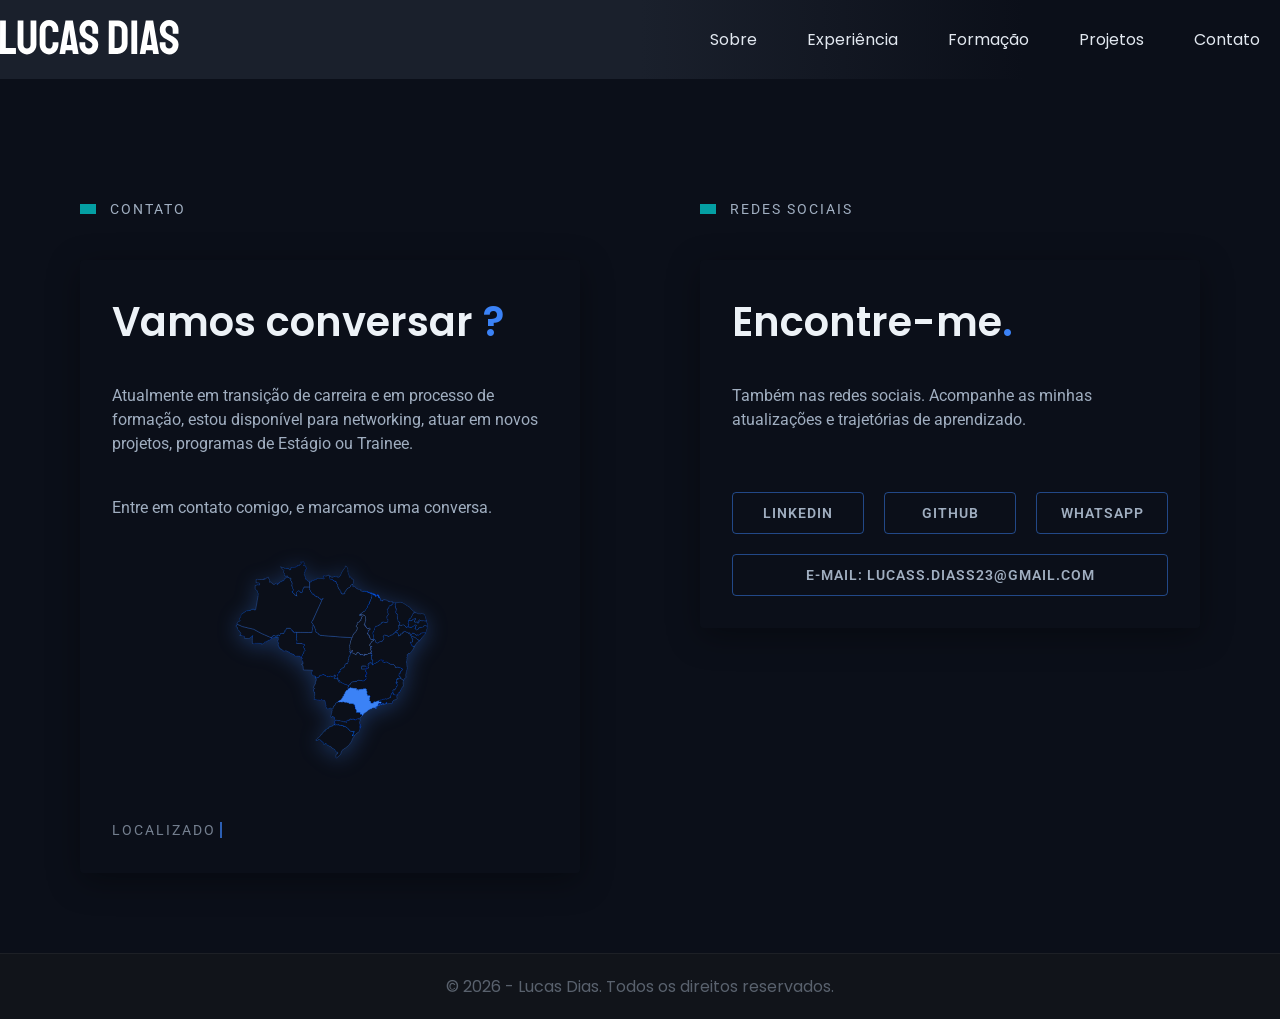
==== commit a7689720: "feat: finalização e otimização geral do portfólio" ====
--- a/contato.html
+++ b/contato.html
@@ -33,50 +33,35 @@
       </nav>
     </div>
   </header>
-  <main class="contato-container">
-    <section class="contato-conteudo">
-      <div class="contato-topo-grid">
-        <div class="card-contato-titulo">
-          <h1>Contato<span>.</span></h1>
-          <p>Estou disponível para programas de estágios, trainee, e novos projetos. Entre em contato comigo, e marcamos uma conversa.</p>
+  <main>
+    <div class="contato-container">
+      <section aria-label="Descrição e Localização de Lucas Dias">
+        <span class="titulo-card">Contato</span>
+        <div class="contato-card">
+          <h1>Vamos conversar<span> ?</span></h1>
+          <p>Atualmente em transição de carreira e em processo de formação, estou disponível para networking, atuar em novos projetos, programas de Estágio ou Trainee.</p>
+          <p>Entre em contato comigo, e marcamos uma conversa.</p>
+          <div class="localizacao-wrapper">
+            <div class="mapa-brasil">
+              <img src="./img/backgrounds/mapa_brasil.svg" alt="">
+            </div>
+          </div>
+          <span class="localizacao descricao-titulo tags-typing" data-texto="Localizado em São Paulo."></span>
         </div>
-        <div class="card-contato-redes">
+      </section>
+      <section aria-label="Redes Sociais">
+        <span class="titulo-card">Redes Sociais</span>
+        <div class="redes-card">
           <h2>Encontre-me<span>.</span></h2>
-          <p>nas redes sociais.</p>
-          <div class="redes-sociais-icones">
-            <a href="https://linkedin.com/in/lucas-barbosadias" target="_blank" rel="noopener noreferrer">
-              <img src="./img/icones/linkedin.svg" alt="LinkedIn">
-            </a>
-            <a href="https://github.com/lucassdias23/" target="_blank" rel="noopener noreferrer">
-              <img src="./img/icones/github.svg" alt="GitHub">
-            </a>
-            <a href="https://wa.me/5511981119318" target="_blank" rel="noopener noreferrer">
-              <img src="./img/icones/whatsapp.svg" alt="WhatsApp">
-            </a>
+          <p>Também nas redes sociais. Acompanhe as minhas atualizações e trajetórias de aprendizado.</p>
+          <div class="redes-sociais">
+            <a class="btn-redes" href="https://linkedin.com/in/lucas-barbosadias" target="_blank" rel="noopener noreferrer">LinkedIn</a>
+            <a class="btn-redes" href="https://github.com/lucassdias23" target="_blank" rel="noopener noreferrer">GitHub</a>
+            <a class="btn-redes" href="https://wa.me/5511981119318" target="_blank" rel="noopener noreferrer">WhatsApp</a>
+            <a class="btn-email" href="mailto:lucass.diass23@gmail.com">E-mail: lucass.diass23@gmail.com</a>
           </div>
         </div>
-      </div>
-      <div class="card-contato-form">
-        <h2>Deixe sua mensagem<span>.</span></h2>
-        <form action="https://formspree.io/f/mdaqqrwa" method="POST" id="contato-form" class="form-contato">
-          <div class="form-grupo">
-            <label for="nome">Nome</label>
-            <input type="text" name="nome" id="nome" placeholder="Seu nome completo" required>
-          </div>
-          <div class="form-grupo">
-            <label for="email">E-mail</label>
-            <input type="email" name="email" id="email" placeholder="seu@email.com" required>
-          </div>
-          <div class="form-grupo">
-            <label for="mensagem">Mensagem</label>
-            <textarea name="mensagem" id="mensagem" rows="3" placeholder="Escreva sua mensagem aqui..." required></textarea>
-          </div>
-          <button type="submit" class="btn-enviar">Enviar Mensagem 🚀</button>
-        </form>
-      </div>
-    </section>
-    <div class="contato-container-img">
-      <div class="contato-bg"></div>
+      </section>
     </div>
   </main>
   <footer class="footer-container">
--- a/css/style.min.css
+++ b/css/style.min.css
@@ -1 +1 @@
-:root{--background-1:#0b0f19;--background-2:#121824;--footer-bg:#11141a;--header-bg:#1a202c;--title-1:#edf2f7;--title-2:#f7fafc;--text-1:#a0aec0;--text-2:#cbd5e0;--border:#2d3748;--hover:#4a5568;--element-1:#3b82f6;--element-2:#e2e8f0;--shadow:#1a202c;--gradient:linear-gradient(#718096, #4a5568);--btn-text:#0b0f19;--btn-bg:#edf2f7;--btn-hover:#cbd5e0;--btn-burger:#121824;--btn-burger-1:#edf2f7;--done:#2ed573;--in-course:#ffa500;--not-initialized:#94a3b8}*{margin:0;padding:0;box-sizing:border-box}body{background:var(--background-1);min-height:100vh;display:flex;flex-direction:column}main{flex:1}ul,li{list-style:none}a{text-decoration:none}@keyframes slideDown{from{transform:translateY(-30px);opacity:0}to{transform:translateY(0);opacity:1}}@keyframes slideUp{from{transform:translateY(30px);opacity:0}to{transform:translateY(0);opacity:1}}@keyframes fadeInFoto{from{opacity:0}to{opacity:.7}}.header-container{background:linear-gradient(90deg,#1a202c 50%,#0b0f19 80%);width:100%;animation:slideDown 0.7s ease-out forwards;position:relative;z-index:99999}.header{justify-content:space-between;display:flex;flex-wrap:wrap;align-items:center;padding:20px 0;max-width:1400px;margin:0 auto;position:relative}.header ul{display:flex;flex-wrap:wrap;gap:10px;color:var(--element-2)}.header ul a{padding:20px;font-family:"Poppins",Arial,Helvetica,sans-serif}.header a{color:var(--element-2);transition:color 0.3s ease,opacity 0.3s ease}.header a:hover{color:var(--hover);opacity:.8}#btn-mobile{display:none}@media (max-width:768px){.header{padding:20px;flex-wrap:nowrap;justify-content:space-between;align-items:center;position:relative;width:100%}#btn-mobile{display:flex;background:var(--btn-burger);border:none;width:50px;height:50px;border-radius:8px;cursor:pointer;padding:0;justify-content:center;align-items:center;z-index:50;position:relative}#hamburger{display:block;width:26px;height:4px;background:var(--btn-burger-1);border-radius:4px;position:relative}#hamburger::before,#hamburger::after{content:"";display:block;width:100%;height:100%;background:var(--btn-burger-1);border-radius:4px;position:absolute;transition:transform 0.2s,top 0.2s,bottom 0.2s}#hamburger::before{top:-8px}#hamburger::after{bottom:-8px}#nav{position:absolute;width:auto;min-width:220px;top:85%;right:20px;left:auto;z-index:9999;color:var(--btn-burger);opacity:0;visibility:hidden;transform:translateY(-10px);transition:opacity 0.3s ease,transform 0.3s ease,visibility 0.3s}#nav ul{display:flex;flex-direction:column;padding:0;gap:0;background:rgb(11 15 25 / .85)!important;backdrop-filter:blur(10px);-webkit-backdrop-filter:blur(10px);border-radius:12px;border:1px solid rgb(255 255 255 / .08);box-shadow:0 10px 30px rgb(0 0 0 / .6);overflow:hidden;width:100%}#nav ul li{background:transparent!important;width:100%}.header ul a{display:block;padding:14px 24px!important;text-align:center;color:var(--element-2);background:transparent!important;transition:background 0.2s ease,color 0.2s ease}.header #nav ul a:hover{background:rgb(255 255 255 / .05)!important;color:var(--element-1)}#nav ul li:not(:last-child) a{border-bottom:1px solid rgb(45 55 72 / .4)}#nav.active{opacity:1;visibility:visible;transform:translateY(0)}.header:has(#nav.active) #btn-mobile #hamburger{background:#fff0}.header:has(#nav.active) #btn-mobile #hamburger::before{transform:rotate(45deg);top:0}.header:has(#nav.active) #btn-mobile #hamburger::after{transform:rotate(-45deg);bottom:0}}.footer-container{background:var(--footer-bg);width:100%;border-top:1px solid rgb(255 255 255 / .05);animation:slideUp 0.6s ease-out backwards;animation-delay:0.8s}.footer{justify-content:center;display:flex;flex-wrap:wrap;align-items:center;padding:20px 0;max-width:1400px;margin:0 auto;animation:fadeIn 1.5s ease-out forwards}.footer p{font-family:"Poppins",Arial,Helvetica,sans-serif;color:var(--text-1);opacity:.5;text-align:center;animation:fadeIn 0.7s ease-out forwards}.apresentacao{display:grid;grid-template-columns:repeat(4,1fr);max-width:1400px;margin:0 auto}.foto-perfil-bg{grid-column:1 / 3;background:url(../img/perfil.png) no-repeat;background-size:cover;background-position:center 40px;min-height:500px;border-radius:50%;opacity:.7;animation:fadeIn 0.8s ease-out forwards;animation-delay:0.2s;transition:opacity 0.5s ease-in-out}.foto-perfil-bg:hover{opacity:1!important}.container-cards{grid-column:3 / 5;margin-top:120px;padding:0 20px;align-self:start}.card-titulo{background:var(--background-2);border-radius:4px;padding:40px;border-left:3px solid #fff0;box-shadow:0 8px 32px rgb(0 0 0 / .35);position:relative;animation:slideUp 0.8s ease-out backwards;animation-delay:0.4s;transition:all 0.3s ease}.card-titulo:hover{transform:translateY(-5px);border-left-color:var(--element-1);box-shadow:0 10px 15px -3px rgb(59 130 246 / .15)}.card-titulo h1{font-family:"Poppins",Arial,Helvetica,sans-serif;font-weight:600;font-size:2.5rem;color:var(--title-1);margin-bottom:20px}.card-titulo h1 span{color:var(--element-1)}.localizacao{font-family:"Roboto",Arial,Helvetica,sans-serif;color:var(--element-2);font-size:.875rem;text-transform:uppercase;letter-spacing:2px;opacity:.8}.textos-sobre{padding:40px;font-family:"Roboto",Arial,Helvetica,sans-serif;font-size:1rem;line-height:1.5;color:var(--text-1);animation:slideUp 0.8s ease-out backwards;animation-delay:0.6s}.textos-sobre strong{font-family:"Roboto",Arial,Helvetica,sans-serif;color:var(--element-1)}@media (max-width:768px){.apresentacao{display:flex;flex-direction:column;align-items:center;padding:0 20px}.foto-perfil-bg{width:280px;min-height:280px;margin:40px auto 0 auto;background-position:center center;border:solid var(--element-1)}.container-cards{width:100%;margin-top:30px;padding:0}.card-titulo{padding:30px 20px}.card-titulo h1{font-size:1.8rem}.textos-sobre{padding:30px 10px}}@media (max-width:400px){.card-titulo h1{font-size:1.25rem}.textos-sobre p{text-align:justify}.footer p{font-size:.825rem}}.experiencia{display:grid;grid-template-columns:repeat(4,1fr);max-width:1400px;margin:0 auto;align-items:stretch;min-height:calc(100vh - 79px - 65px)}.card-experiencia-titulo{background:#fff0;border-radius:4px;padding:40px;border-left:3px solid #fff0;box-shadow:0 8px 32px rgb(0 0 0 / .35);position:relative;transition:all 0.3s ease;animation:slideUp 0.8s ease-out backwards;animation-delay:0.4s}.card-experiencia-titulo:hover{transform:translateY(-5px);border-left-color:var(--element-1);box-shadow:0 10px 15px -3px rgb(59 130 246 / .15)}.card-experiencia-titulo h1{font-family:"Poppins",Arial,Helvetica,sans-serif;font-weight:600;font-size:2.5rem;color:var(--title-1);margin-bottom:20px}.card-experiencia-titulo h1 span{color:var(--element-1)}.experiencia-bg{grid-column:1 / 3;background:url(../img/backgrounds/ecommerce.png) no-repeat;background-size:contain;background-position:top left;background-attachment:fixed;height:100%;width:100%;opacity:.7;animation:slideUp 0.8s ease-out backwards;animation-delay:0.2s;transition:opacity 0.5s ease-in-out}.experiencia-bg:hover{opacity:1}.experiencia .container-cards{grid-column:3 / 5;margin-top:0;padding:120px 20px 40px;display:flex;flex-direction:column}.exp-descricao{font-family:"Roboto",Arial,Helvetica,sans-serif;color:var(--element-2);font-size:.875rem;text-transform:uppercase;letter-spacing:2px;opacity:.8}.container-empresas{display:flex;gap:40px}.card-empresa{display:flex;flex-direction:column;flex:1;background:var(--background-2);margin-top:40px;border-radius:4px;padding:40px;position:relative;border-left:3px solid #fff0;box-shadow:0 8px 32px rgb(0 0 0 / .35);transition:all 0.3s ease;animation:slideUp 0.8s ease-out backwards;animation-delay:0.6s}.card-empresa:nth-of-type(1){animation:slideUp 0.8s ease-out backwards;animation-delay:0.6s}.card-empresa:nth-of-type(2){animation:slideUp 0.8s ease-out backwards;animation-delay:0.8s}.card-empresa:hover{transform:translateY(-5px);border-left-color:var(--element-1);box-shadow:0 10px 15px -3px rgb(59 130 246 / .15)}.card-empresa h2{font-family:"Poppins",Arial,Helvetica,sans-serif;font-weight:600;font-size:1.25rem;color:var(--title-1);margin-top:16px;margin-bottom:32px}.card-empresa h2 span{color:var(--element-1)}.empresa-nome{font-family:"Roboto",Arial,Helvetica,sans-serif;color:var(--element-2);font-size:.875rem;text-transform:uppercase;letter-spacing:2px;opacity:.8}.empresa-ano{font-family:"Roboto",Arial,Helvetica,sans-serif;color:var(--element-2);font-size:.875rem;text-transform:uppercase;letter-spacing:2px;opacity:.5;margin-top:auto}.soft-skills-container{background:var(--background-2);margin-top:40px;border-radius:4px;padding:40px;position:relative;border-left:3px solid #fff0;box-shadow:0 8px 32px rgb(0 0 0 / .35);transition:transform 0.3s ease,box-shadow 0.3s ease;animation:slideUp 0.8s ease-out backwards;animation-delay:1s}.soft-skills-container:hover{transform:translateY(-5px);transform:translateY(-5px);border-left-color:var(--element-1);box-shadow:0 10px 15px -3px rgb(59 130 246 / .15)}.soft-skills-titulo{font-family:"Poppins",Arial,Helvetica,sans-serif;font-weight:600;font-size:1.25rem;color:var(--title-1);margin-bottom:20px}.soft-skills-intro{font-family:"Roboto",Arial,Helvetica,sans-serif;color:var(--element-2);font-size:1rem;line-height:1.5;margin-bottom:24px;opacity:.9}.soft-skills-titulo span{color:var(--element-1)}.soft-skills-lista{font-family:"Roboto",Arial,Helvetica,sans-serif;color:var(--text-1);font-size:1rem;line-height:1.6}.soft-skills-lista{display:flex;flex-direction:column;gap:24px}.soft-skills-lista li{position:relative;padding-left:28px}.soft-skills-lista .icon-check{position:absolute;left:0;top:3px;width:18px;height:18px}.soft-skills-lista strong{color:var(--element-1);font-weight:500}.btn-linkedin{align-self:flex-end;display:flex;align-items:center;justify-content:space-between;background:rgb(255 255 255 / .02);border:1px solid var(--border);padding:12px 16px;border-radius:4px;text-decoration:none;min-width:260px;margin-top:40px;box-shadow:0 8px 32px rgb(0 0 0 / .35);animation:slideUp 0.8s ease-out backwards;animation-delay:0.8s;transition:background 0.3s ease,border-color 0.3s ease,transform 0.3s ease}.btn-linkedin:hover{transform:translateY(-2px);background:rgb(59 130 246 / .05);border-color:var(--element-1)}.btn-linkedin .credential-icon{width:24px;height:24px;object-fit:contain;opacity:.9}.btn-linkedin img{margin-bottom:0!important}@media (max-width:800px){.experiencia{display:grid;grid-template-columns:1fr;min-height:calc(100vh - 79px - 65px);position:relative}.experiencia-bg{display:block;grid-column:1 / -1;grid-row:1;width:100%;height:100%;opacity:.25;z-index:1}.experiencia .container-cards{grid-column:1 / -1;grid-row:1;position:relative;z-index:2;margin-top:0;align-self:center;padding:60px 20px}.container-empresas{flex-direction:row;gap:24px;margin-top:24px}.card-empresa{margin-top:0;padding:32px 24px;background:rgb(18 24 36 / .95)}.card-empresa::after{top:68px}@media (max-width:800px){.soft-skills-container{margin-top:24px;padding:32px 24px;background:rgb(18 24 36 / .95)}}.btn-linkedin{align-self:flex-end;width:auto;margin-top:32px}}@media (max-width:600px){.container-empresas{flex-direction:column}.experiencia-bg{display:none}}@media (max-width:400px){.btn-linkedin{align-self:center;width:100%;margin-top:32px}}.formacao{display:block;max-width:1400px;margin:0 auto;align-items:stretch;min-height:calc(100vh - 80px)}.container-cards-formacao{padding:120px 20px 40px 20px;display:flex;flex-direction:column;gap:40px}.formacao-topo-grid{display:grid;grid-template-columns:repeat(2,1fr);gap:40px;align-items:stretch}.card-formacao-titulo{background:#fff0;border-radius:4px;padding:40px;border-left:3px solid #fff0;box-shadow:0 8px 32px rgb(0 0 0 / .35);transition:all 0.3s ease;display:flex;flex-direction:column;justify-content:center;animation:slideUp 0.8s ease-out backwards;animation-delay:0.2s}.card-formacao-titulo:hover{transform:translateY(-5px);border-left-color:var(--element-1);box-shadow:0 10px 15px -3px rgb(59 130 246 / .15)}.card-formacao-titulo h1{font-family:"Poppins",Arial,Helvetica,sans-serif;font-weight:600;font-size:2.5rem;color:var(--title-1);margin-bottom:12px}.card-formacao-titulo h1 span{color:var(--element-1)}.card-formacao-titulo p{font-family:"Roboto",Arial,Helvetica,sans-serif;color:var(--text-2);font-size:.875rem;letter-spacing:2px;text-transform:uppercase}.card-faculdade{background:var(--background-2);border-radius:4px;padding:40px;display:flex;flex-direction:column;justify-content:space-between;border-left:3px solid #fff0;box-shadow:0 8px 32px rgb(0 0 0 / .35);transition:all 0.3s ease;width:100%;animation:slideUp 0.8s ease-out backwards;animation-delay:0.4s}.card-faculdade:hover{transform:translateY(-5px);border-left-color:var(--element-1);box-shadow:0 10px 15px -3px rgb(59 130 246 / .15)}.card-faculdade h2{font-family:"Poppins",Arial,Helvetica,sans-serif;font-weight:600;font-size:1.25rem;color:var(--title-1);margin-top:16px;margin-bottom:24px}.card-faculdade h2 span{color:var(--element-1)}.curso-instituicao-faculdade{font-family:"Roboto",Arial,Helvetica,sans-serif;color:var(--text-1);font-size:.875rem;text-transform:uppercase;letter-spacing:2px;display:block}.container-certificacoes{display:grid;grid-template-columns:repeat(2,1fr);gap:40px}.container-cursos{display:grid;grid-template-columns:repeat(3,1fr);gap:40px}.container-cursos{display:grid;grid-template-columns:repeat(3,1fr);gap:40px}.card-curso{display:flex;flex-direction:column;background:var(--background-2);border-radius:4px;padding:40px;border-left:3px solid #fff0;box-shadow:0 8px 32px rgb(0 0 0 / .35);transition:all 0.3s ease}.card-curso:nth-of-type(1){animation:slideUp 0.8s ease-out backwards;animation-delay:0.6s}.card-curso:nth-of-type(2){animation:slideUp 0.8s ease-out backwards;animation-delay:0.7s}.card-curso:nth-of-type(3){animation:slideUp 0.8s ease-out backwards;animation-delay:0.8s}.card-curso:nth-of-type(4){animation:slideUp 0.8s ease-out backwards;animation-delay:0.9s}.card-curso:nth-of-type(5){animation:slideUp 0.8s ease-out backwards;animation-delay:1s}.card-curso:hover{transform:translateY(-5px);border-left-color:var(--element-1);box-shadow:0 10px 15px -3px rgb(59 130 246 / .15)}.card-curso h2{font-family:"Poppins",Arial,Helvetica,sans-serif;font-weight:600;font-size:1.25rem;color:var(--title-1);margin-top:16px;margin-bottom:24px;min-height:3.5rem}.card-curso h2 span{color:var(--element-1)}.curso-header{display:flex;justify-content:space-between;align-items:center;width:100%}.curso-tipo{font-family:"Roboto",Arial,Helvetica,sans-serif;color:var(--text-1);font-size:.875rem;text-transform:uppercase;letter-spacing:2px}.tag-status{font-family:"Roboto",Arial,sans-serif;font-size:.75rem;font-weight:400;text-transform:uppercase;padding:4px 8px;border-radius:4px;letter-spacing:1px}.status-concluido{background-color:rgb(16 185 129 / .15);color:var(--done);border:1px solid rgb(16 185 129 / .3)}.status-andamento{background-color:rgb(245 158 11 / .15);color:var(--in-course);border:1px solid rgb(245 158 11 / .3)}.status-em-breve{background:rgb(148 163 184 / .12);color:var(--not-initialized);border:1px solid rgb(148 163 184 / .3)}.card-content{display:flex;flex-direction:column;justify-content:space-between;flex:1}.stacks{display:flex;gap:20px;margin-bottom:24px}.stacks img{width:24px;height:24px;object-fit:contain}.curso-credential{display:flex;align-items:center;justify-content:space-between;background:rgb(255 255 255 / .02);border:1px solid var(--border);padding:12px 16px;border-radius:4px;margin-bottom:24px;transition:background 0.3s ease,border-color 0.3s ease}.credential-main{display:flex;align-items:center;gap:12px}.credential-icon{width:24px;height:24px;object-fit:contain;opacity:.9}.curso-credential:hover{background:rgb(59 130 246 / .05);border-color:var(--element-1)}.credential-text p{font-family:"Poppins",Arial,sans-serif;font-size:.875rem;font-weight:500;color:var(--title-1);margin-bottom:2px}.credential-text span{font-family:"Roboto",Arial,sans-serif;font-size:.75rem;color:var(--text-1)}.arrow-link{color:var(--element-1);font-weight:700;font-size:1.1rem}.em-breve-credential{display:flex;align-items:center;justify-content:center;background:rgb(255 255 255 / .01);border:1px dashed rgb(255 255 255 / .1);padding:12px 16px;border-radius:4px;margin-bottom:24px;height:50px;box-sizing:border-box;cursor:not-allowed}.em-breve-credential p{font-family:"Roboto",Arial,sans-serif;font-size:.875rem;font-style:italic;color:var(--text-1);opacity:.6}.curso-instituicao{font-family:"Roboto",Arial,Helvetica,sans-serif;color:var(--text-1);font-size:.875rem;text-transform:uppercase;letter-spacing:2px;display:block}@media (max-width:960px){.container-cards-formacao{padding-top:80px}.formacao-topo-grid{grid-template-columns:1fr}.container-certificacoes,.container-cursos{grid-template-columns:1fr}.card-faculdade,.card-curso,.card-formacao-titulo{padding:24px 20px}.card-curso h2{min-height:initial!important;margin-bottom:16px!important}}@media (max-width:600px){.container-cards-formacao{padding:60px 16px 30px 16px}.card-formacao-titulo h1{font-size:2rem}}.projetos{display:grid;grid-template-columns:repeat(auto-fit,minmax(320px,1fr));max-width:1400px;margin:0 auto;gap:40px;padding:120px 2% 60px 2%;align-items:stretch}.card-projetos-introducao{display:flex;flex-direction:column;justify-content:flex-start;background-color:#fff0;padding:20px;margin-top:0;min-height:280px;animation:slideUp 0.8s ease-out backwards;animation-delay:0.2s}.card-projetos-introducao h1{font-family:"Poppins",Arial,Helvetica,sans-serif;font-weight:600;font-size:2.5rem;color:var(--title-1);margin-bottom:60px;position:relative}.card-projetos-introducao h1 span{color:var(--element-1)}.manifesto-autoral{margin-top:0;border-left:3px solid var(--element-1);padding-left:16px}.manifesto-autoral p{font-family:"Roboto",Arial,sans-serif;font-size:.875rem;line-height:1.6;color:var(--text-1);font-style:italic;opacity:.8}.card-projeto-item{background:var(--background-2);border-left:3px solid #fff0;padding:24px;display:flex;flex-direction:column;justify-content:space-between;min-height:280px;margin-top:0;border-radius:4px;transition:all 0.3s ease}.card-projeto-item:nth-of-type(2),.card-projeto-item:nth-of-type(3){animation:slideUp 0.8s ease-out backwards;animation-delay:0.4s}.card-projeto-item:nth-of-type(4),.card-projeto-item:nth-of-type(5){animation:slideUp 0.8s ease-out backwards;animation-delay:0.6s}.card-projeto-item:nth-of-type(6){animation:slideUp 0.8s ease-out backwards;animation-delay:0.8s}.card-projeto-item:hover{transform:translateY(-5px);border-left-color:var(--element-1);box-shadow:0 10px 15px -3px rgb(59 130 246 / .15)}.projeto-header{display:flex;justify-content:space-between;align-items:flex-end;margin-bottom:16px}.projeto-header>div:first-child{display:flex;flex-direction:column;gap:6px}.status-tag{display:inline-block;align-self:flex-start;font-family:"Poppins",Arial,sans-serif;font-size:.65rem;font-weight:700;text-transform:uppercase;letter-spacing:.05em;padding:2px 8px;border-radius:4px}.status-tag.concluido{background-color:rgb(16 185 129 / .15);color:var(--done);border:1px solid rgb(16 185 129 / .3)}.status-tag.em-andamento{background-color:rgb(245 158 11 / .15);color:var(--in-course);border:1px solid rgb(245 158 11 / .3)}.status-tag.em-breve{background:rgb(148 163 184 / .12);color:var(--not-initialized);border:1px solid rgb(148 163 184 / .3)}.projeto-header h2{font-family:"Poppins",Arial,Helvetica,sans-serif;font-weight:600;font-size:1.25rem;color:var(--title-1);margin:0}.projeto-header h2 span{color:var(--element-1)}.projeto-techs{display:flex!important;flex-direction:row!important;gap:8px;align-items:center;padding-bottom:2px}.projeto-techs img{width:20px;height:auto}.projeto-body{display:flex;gap:16px;align-items:flex-start;margin-bottom:20px}.projeto-descricao{flex:1;font-family:"Roboto",Arial,sans-serif;font-size:.875rem;line-height:1.6;color:var(--text-1);opacity:.8}.projeto-mini-thumb{width:150px;flex-shrink:0;transition:transform 0.3s ease}.projeto-mini-thumb img{width:100%;height:100px;border-radius:4px;object-fit:cover;object-position:top center;border:1px solid rgb(255 255 255 / .08)}.card-projeto-item:hover .projeto-mini-thumb{transform:scale(1.03)}.projeto-footer{display:flex;gap:12px;margin-top:auto}.btn-projeto{flex:1;text-align:center;padding:10px;background-color:#fff0;color:var(--title-1);border:1px solid var(--border);text-decoration:none;font-weight:500;font-size:.85rem;font-family:"Poppins",Arial,sans-serif;border-radius:4px;transition:all 0.3s ease}.btn-projeto:hover{border-color:var(--element-1);background-color:rgb(255 255 255 / .02)}.btn-projeto-breve{flex:1;text-align:center;padding:10px;background-color:#fff0;color:var(--text-1);border:1px dashed rgb(160 174 192 / .4);font-size:.85rem;font-family:"Poppins",Arial,sans-serif;font-style:italic;border-radius:4px;opacity:.6;cursor:not-allowed}@media (max-width:480px){.projetos{padding:60px 4% 40px 4%;gap:24px}.card-projetos-introducao{min-height:initial;padding:10px}.card-projetos-introducao h1{margin-bottom:24px}.card-projeto-item{margin-top:0;padding:20px;min-height:initial}.projeto-body{display:flex!important;flex-direction:column;align-items:stretch;gap:16px;margin-bottom:16px}.projeto-mini-thumb{width:100%!important;max-width:100%!important;margin-top:0}.projeto-mini-thumb img{width:100%!important;height:160px!important;object-fit:cover!important;object-position:top center;border-radius:4px}.projeto-mini-thumb img[src*="flexblog"]{object-position:center!important}.projeto-footer{flex-direction:column;gap:8px;margin-top:auto}}.contato-container{display:grid;grid-template-columns:repeat(4,1fr);max-width:1400px;margin:0 auto;align-items:stretch;min-height:calc(100vh - 80px);width:100%}.contato-conteudo{grid-column:1 / 3;padding:120px 20px 40px 20px;display:flex;flex-direction:column;gap:40px;justify-content:flex-start}.contato-topo-grid{display:grid;grid-template-columns:1fr 1fr;gap:40px;align-items:stretch}.card-contato-titulo{background:#fff0;border-radius:4px;padding:40px;border-left:3px solid #fff0;box-shadow:0 8px 32px rgb(0 0 0 / .35);display:flex;flex-direction:column;transition:all 0.3s ease;animation:slideUp 0.8s ease-out backwards;animation-delay:0.2s}.card-contato-redes,.card-contato-form{background:var(--background-2);border-radius:4px;padding:40px;border-left:3px solid #fff0;box-shadow:0 8px 32px rgb(0 0 0 / .35);transition:all 0.3s ease}.card-contato-redes{display:flex;flex-direction:column;justify-content:space-between;animation:slideUp 0.8s ease-out backwards;animation-delay:0.4s}.card-contato-form{animation:slideUp 0.8s ease-out backwards;animation-delay:0.6s}.card-contato-titulo:hover,.card-contato-redes:hover,.card-contato-form:hover{transform:translateY(-4px);border-left-color:var(--element-1);box-shadow:0 10px 15px -3px rgb(59 130 246 / .15)}.card-contato-titulo h1{margin-bottom:12px;font-family:"Poppins",Arial,sans-serif;font-weight:600;font-size:2.5rem;color:var(--title-1)}.card-contato-redes h2,.card-contato-form h2{font-family:"Poppins",Arial,sans-serif;font-weight:600;color:var(--title-1)}.card-contato-redes h2,.card-contato-form h2{font-size:1.5rem;margin-bottom:8px}.card-contato-titulo h1 span,.card-contato-redes h2 span,.card-contato-form h2 span{color:var(--element-1)}.card-contato-titulo p,.card-contato-redes p,.card-contato-form p{font-family:"Roboto",Arial,sans-serif;color:var(--text-1);font-size:.9rem;line-height:1.5}.card-contato-form p{margin-bottom:20px}.card-contato-form p span{display:inline-flex;align-items:center;gap:6px}.card-contato-form p img{width:18px;height:18px}.card-contato-form h2{margin-bottom:40px}.form-contato{display:flex;flex-direction:column;gap:16px}.form-grupo{display:flex;flex-direction:column;gap:10px}.form-grupo label{font-family:"Poppins",sans-serif;font-size:.85rem;color:var(--title-1);font-weight:500}.form-grupo input,.form-grupo textarea{width:100%;padding:10px 14px;background:var(--background-1,#0d1117);border:1px solid rgb(255 255 255 / .1);border-radius:4px;color:var(--text-1);font-family:"Roboto",sans-serif;font-size:.9rem;outline:none;transition:border-color 0.3s,box-shadow 0.3s}.form-grupo input:focus,.form-grupo textarea:focus{border-color:var(--element-1);box-shadow:0 0 0 2px rgb(59 130 246 / .2)}.form-grupo textarea{resize:vertical;min-height:80px}.btn-enviar{flex:1;text-align:center;padding:10px;background-color:#fff0;color:var(--title-1);border:1px solid var(--border);text-decoration:none;font-weight:500;font-size:.85rem;font-family:"Poppins",Arial,sans-serif;border-radius:4px;cursor:pointer;transition:all 0.3s ease}.btn-enviar:hover{border-color:var(--element-1);background-color:rgb(255 255 255 / .02)}.redes-sociais-icones{display:flex;gap:20px;margin-top:12px}.redes-sociais-icones img{width:28px;height:28px;transition:transform 0.2s,opacity 0.2s;opacity:.7}.redes-sociais-icones img:hover{transform:scale(1.15);opacity:1}.contato-container-img{grid-column:3 / 5;position:relative;overflow:hidden}.contato-bg{background:url(../img/backgrounds/contato.jpg) no-repeat;background-size:cover;background-position:center right;height:100%;width:100%;opacity:.5;animation:slideUp 0.8s ease-out backwards;animation-delay:0.3s;transition:opacity 0.4s ease-in-out}.contato-bg:hover{opacity:1}@media (max-width:960px){.contato-container{grid-template-columns:1fr}.contato-conteudo{grid-column:1 / -1;padding-top:40px}.contato-container-img{display:none}}@media (max-width:600px){.contato-topo-grid{grid-template-columns:1fr}}+:root{--background:#0b0f19;--footer-bg:#11141a;--title:#edf2f7;--text-1:#a0aec0;--text-2:#cbd5e0;--element-1:#3b82f6;--element-2:#e2e8f0;--gradient:linear-gradient(#718096, #4a5568);--btn-burger:#121824;--btn-burger-1:#edf2f7;--done:#2ed573;--in-course:#ffa500;--not-initialized:#94a3b8}*{margin:0;padding:0;box-sizing:border-box}body{background:var(--background);min-height:100vh;display:flex;flex-direction:column}main{flex:1}ul,li{list-style:none}a{text-decoration:none}@keyframes slideDown{from{transform:translateY(-30px);opacity:0}to{transform:translateY(0);opacity:1}}@keyframes slideUp{from{transform:translateY(30px);opacity:0}to{transform:translateY(0);opacity:1}}@keyframes slideLeft{from{transform:translateX(-100px);opacity:0}to{transform:translateX(0);opacity:1}}@keyframes slideRight{from{transform:translateX(100px);opacity:0}to{transform:translateX(0);opacity:1}}@keyframes fadeInFoto{from{opacity:0}to{opacity:.7}}@keyframes piscar{0%{opacity:.6}50%{opacity:.3}100%{opacity:.6}}@keyframes fadeInPure{from{opacity:0;transform:translateY(15px)}to{opacity:1;transform:translateY(0)}}@keyframes piscarCursor{0%,100%{border-color:aqua}50%{border-color:#fff0}}@keyframes flutuarMapa{0%,100%{transform:translateY(0)}50%{transform:translateY(-5px)}}@keyframes pulsarSp{0%{transform:scale(1);opacity:1}50%{transform:scale(1.4);opacity:.6}100%{transform:scale(1);opacity:1}}.header-container{background:linear-gradient(90deg,#1a202c 50%,#0b0f19 80%);width:100%;animation:slideDown 0.7s ease-out forwards;position:relative;z-index:99999}.header{justify-content:space-between;display:flex;flex-wrap:wrap;align-items:center;padding:20px 0;max-width:1400px;margin:0 auto;position:relative}.header ul{display:flex;flex-wrap:wrap;gap:10px;color:var(--element-2)}.header ul a{padding:20px;font-family:"Poppins",Arial,Helvetica,sans-serif}.header a{color:var(--element-2);transition:color 0.3s ease,opacity 0.3s ease}.header a:hover{color:var(--hover);opacity:.8}#btn-mobile{display:none}@media (max-width:768px){.header{padding:20px;flex-wrap:nowrap;justify-content:space-between;align-items:center;position:relative;width:100%}#btn-mobile{display:flex;background:var(--btn-burger);border:none;width:50px;height:50px;border-radius:8px;cursor:pointer;padding:0;justify-content:center;align-items:center;z-index:50;position:relative}#hamburger{display:block;width:26px;height:4px;background:var(--btn-burger-1);border-radius:4px;position:relative}#hamburger::before,#hamburger::after{content:"";display:block;width:100%;height:100%;background:var(--btn-burger-1);border-radius:4px;position:absolute;transition:transform 0.2s,top 0.2s,bottom 0.2s}#hamburger::before{top:-8px}#hamburger::after{bottom:-8px}#nav{position:absolute;width:auto;min-width:220px;top:85%;right:20px;left:auto;z-index:9999;color:var(--btn-burger);opacity:0;visibility:hidden;transform:translateY(-10px);transition:opacity 0.3s ease,transform 0.3s ease,visibility 0.3s}#nav ul{display:flex;flex-direction:column;padding:0;gap:0;background:rgb(11 15 25 / .85)!important;backdrop-filter:blur(10px);-webkit-backdrop-filter:blur(10px);border-radius:12px;border:1px solid rgb(255 255 255 / .08);box-shadow:0 10px 30px rgb(0 0 0 / .6);overflow:hidden;width:100%}#nav ul li{background:transparent!important;width:100%}.header ul a{display:block;padding:14px 24px!important;text-align:center;color:var(--element-2);background:transparent!important;transition:background 0.2s ease,color 0.2s ease}.header #nav ul a:hover{background:rgb(255 255 255 / .05)!important;color:var(--element-1)}#nav ul li:not(:last-child) a{border-bottom:1px solid rgb(45 55 72 / .4)}#nav.active{opacity:1;visibility:visible;transform:translateY(0)}.header:has(#nav.active) #btn-mobile #hamburger{background:#fff0}.header:has(#nav.active) #btn-mobile #hamburger::before{transform:rotate(45deg);top:0}.header:has(#nav.active) #btn-mobile #hamburger::after{transform:rotate(-45deg);bottom:0}}.footer-container{background:var(--footer-bg);width:100%;border-top:1px solid rgb(255 255 255 / .05);animation:slideUp 0.6s ease-out backwards;animation-delay:0.8s}.footer{justify-content:center;display:flex;flex-wrap:wrap;align-items:center;padding:20px 0;max-width:1400px;margin:0 auto;animation:fadeIn 1.5s ease-out forwards}.footer p{font-family:"Poppins",Arial,Helvetica,sans-serif;color:var(--text-1);opacity:.5;text-align:center;animation:fadeIn 0.7s ease-out forwards}.apresentacao{display:grid;grid-template-columns:repeat(4,1fr);max-width:1400px;margin:0 auto}.foto-perfil-bg{grid-column:1 / 3;background:url(../img/perfil.png) no-repeat;background-size:cover;background-position:center 40px;min-height:500px;border-radius:50%;opacity:.7;animation:fadeIn 0.8s ease-out forwards;animation-delay:0.2s;transition:opacity 0.5s ease-in-out}.foto-perfil-bg:hover{opacity:1!important}.container-cards{grid-column:3 / 5;margin-top:120px;padding:0 20px;align-self:start;display:flex;flex-direction:column;height:100%}.card-titulo{background:var(--background);border-radius:4px;padding:40px;border-bottom:1px solid #fff0;box-shadow:0 8px 32px rgb(0 0 0 / .35);position:relative;animation:slideUp 0.5s ease-out backwards;animation-delay:0.4s;transition:all 0.3s ease}.card-titulo:hover{transform:translateY(-5px);border-bottom-color:var(--element-1);box-shadow:0 10px 15px -3px rgb(59 130 246 / .15)}.card-titulo h1{font-family:"Poppins",Arial,Helvetica,sans-serif;font-weight:600;font-size:2.5rem;color:var(--title);margin-bottom:20px}.card-titulo h1 span{color:var(--element-1)}.card-titulo p{color:var(--text-1)}.tags-typing{display:inline;border-right:2px solid var(--element-1);padding-right:4px;white-space:normal;overflow:hidden;line-height:1.5;animation:piscarCursor 0.8s infinite}.descricao-titulo{font-family:"Roboto",Arial,Helvetica,sans-serif;color:var(--element-2);font-size:.875rem;text-transform:uppercase;letter-spacing:2px;opacity:.8}.descricao-titulo span{color:var(--element-1)}.textos-sobre{padding:40px;font-family:"Roboto",Arial,Helvetica,sans-serif;font-size:1rem;line-height:1.5;color:var(--text-1);animation:slideUp 0.8s ease-out backwards;animation-delay:0.6s}.container-btns{display:flex;align-items:center;gap:16px;margin-top:24px;margin-left:auto;animation:slideUp 0.8s ease-out backwards;animation-delay:0.8s}.btn-home{font-family:"Roboto",Arial,Helvetica,sans-serif;font-weight:600;font-size:.875rem;text-transform:uppercase;letter-spacing:1px;background-color:var(--element-1);color:var(--title);border:1px solid rgb(59 130 246 / .5);border-radius:4px;padding:12px 20px;cursor:pointer;transition:0.3s ease;display:inline-flex;align-items:center;gap:10px}.btn-home:hover{background-color:#fff0;color:var(--text-1);border-color:var(--element-1);transform:translateX(4px)}.btn-secundario{font-family:"Roboto",Arial,Helvetica,sans-serif;font-weight:600;font-size:.875rem;text-transform:uppercase;letter-spacing:1px;background-color:#fff0;color:var(--text-1);border:1px solid var(--element-1);border-radius:4px;padding:12px 20px;cursor:pointer;transition:all 0.3s ease;text-decoration:none;display:inline-flex;align-items:center}.btn-secundario:hover{border-color:var(--element-1);color:var(--title);transform:translateX(4px)}@media (max-width:768px){.apresentacao{display:flex;flex-direction:column;align-items:center;padding:0 20px;margin-bottom:40px}.foto-perfil-bg{width:280px;min-height:280px;margin:40px auto 0 auto;background-position:center center}.container-cards{width:100%;margin-top:30px;padding:0}.card-titulo{padding:30px 20px}.card-titulo h1{font-size:1.8rem}.textos-sobre{padding:30px 10px}}@media (max-width:500px){.container-btns{flex-direction:column;align-items:stretch;width:100%;margin-left:0}.btn-home,.btn-secundario{justify-content:center;text-align:center}}@media (max-width:400px){.card-titulo h1{font-size:1.25rem}.textos-sobre p{text-align:justify}.footer p{font-size:.825rem}}.experiencia-container{margin:0 auto;padding:40px;max-width:1400px;display:grid;grid-template-columns:1fr 2fr;gap:40px}.experiencia{display:flex;flex-direction:column;gap:60px;animation:fadeInPure 0.8s ease forwards}.experiencia-titulo{background:var(--background);margin-top:40px;padding:32px}.experiencia-titulo h1{font-family:"Poppins",Arial,Helvetica,sans-serif;font-size:2.5rem;font-weight:600;color:var(--title);margin-bottom:32px}.experiencia-titulo p{font-family:"Roboto",Arial,Helvetica,sans-serif;font-weight:400;font-size:.875rem;text-transform:uppercase;color:var(--text-1);letter-spacing:2px;line-height:1.5}.experiencia-titulo h1 span,.card-empresa h3 span,.soft-skills h2 span{color:var(--element-1)}.empresas{display:flex;flex-direction:column;margin-top:40px;margin-left:60px;padding:40px}.card-empresa{background:var(--background);margin-top:32px;margin-bottom:32px;padding:32px;border-radius:4px;box-shadow:0 8px 32px rgb(0 0 0 / .35)}.card-empresa:nth-of-type(1){transition:transform 0.3s ease;animation:slideLeft 0.3s linear}.card-empresa:nth-of-type(2){transition:transform 0.3s ease;animation:slideLeft 0.4s linear}.card-empresa:hover{transform:translateY(-5px);box-shadow:inset 0 -1px 0 0 var(--element-1)}.card-empresa h3,.soft-skills h2{font-family:"Poppins",Arial,Helvetica,sans-serif;font-weight:600;font-size:1.25rem;color:var(--title);margin-bottom:32px}.card-empresa p,.soft-skills li{font-family:"Roboto",Arial,Helvetica,sans-serif;font-weight:400;font-size:1rem;line-height:1.5;color:var(--text-1)}.card-empresa p{margin-bottom:40px}.soft-skills li{margin-bottom:20px;display:flex;align-items:center}.footer-empresas{display:flex;justify-content:space-between}.lista-empresas,.footer-empresas span{font-family:"Roboto",Arial,Helvetica,sans-serif;font-weight:400;font-size:.875rem;text-transform:uppercase;color:var(--text-1);letter-spacing:2px;position:relative}.lista-empresas{margin-left:30px;margin-bottom:16px;display:block}.footer-empresas span{opacity:.7}.lista-empresas::before{content:"";display:inline-block;align-content:center;width:16px;height:10px;background-color:aqua;opacity:.6;position:absolute;left:-30px;top:3px;animation:piscar 2s infinite}.soft-skills{background:var(--background);padding:32px;position:relative}.soft-skills img{margin-right:16px}.soft-skills::before{content:"";height:1px;width:85%;background-color:var(--text-1);opacity:.4;position:absolute;top:-30px;left:32px}.btn-exp{font-family:"Roboto",Arial,Helvetica,sans-serif;font-weight:600;font-size:.875rem;text-transform:uppercase;letter-spacing:1px;background-color:var(--element-1);color:var(--title);border:1px solid rgb(59 130 246 / .5);border-radius:4px;padding:12px 20px;cursor:pointer;display:inline-flex;align-items:center;justify-content:center;gap:10px;text-decoration:none;transition:all 0.3s ease;align-self:flex-end;animation:slideUp 0.6s ease-out backwards;animation-delay:0.6s}.btn-exp:hover{background-color:#fff0;color:var(--text-1);border-color:var(--element-1);transform:translateX(4px)}@media (max-width:800px){.experiencia-container{grid-template-columns:1fr;padding:20px;gap:30px}.empresas{margin-top:0;margin-left:0;padding:0}.experiencia-titulo{margin-top:0}.btn-exp{width:100%;align-self:stretch}}@media (max-width:480px){.lista-empresas{margin-left:18px}.card-empresa,.experiencia-titulo,.soft-skills{padding:20px}.experiencia-titulo h1{font-size:2rem}.card-empresa h3{font-size:1.125rem}}.formacao-container{margin:0 auto;padding:40px;max-width:1400px;display:grid;grid-template-columns:1fr 2fr;gap:40px}.formacao{display:flex;flex-direction:column;gap:60px;animation:fadeInPure 0.8s ease forwards}.formacao-titulo{background:var(--background);margin-top:40px;padding:32px}.formacao-titulo h1{font-family:"Poppins",Arial,Helvetica,sans-serif;font-size:2.5rem;font-weight:600;color:var(--title);margin-bottom:32px}.formacao-titulo p{font-family:"Roboto",Arial,Helvetica,sans-serif;font-weight:400;font-size:.875rem;text-transform:uppercase;color:var(--text-1);letter-spacing:2px;line-height:1.5}.faculdade{background:var(--background);padding:32px;position:relative}.faculdade::before,.filtros-cursos::before{content:"";height:1px;width:85%;background-color:var(--text-1);opacity:.4;position:absolute;top:-30px;left:32px}.faculdade h2,.card-curso h2{font-family:"Poppins",Arial,Helvetica,sans-serif;font-weight:600;font-size:1.25rem;color:var(--title);margin-bottom:32px}.formacao-titulo h1 span,.faculdade h2 span,.filtros-cursos h2 span,.card-curso h2 span{color:var(--element-1)}.faculdade p{font-family:"Roboto",Arial,Helvetica,sans-serif;font-weight:400;font-size:1rem;line-height:1.5;color:var(--text-1);margin-bottom:40px}.footer-cursos{display:flex;justify-content:space-between}.instituicao-faculdade,.instituicao,.credencial,.categoria-curso,.ano-conclusao,.horas{font-family:"Roboto",Arial,Helvetica,sans-serif;font-weight:400;font-size:.875rem;text-transform:uppercase;color:var(--text-1);letter-spacing:2px}.instituicao-faculdade,.instituicao,.ano-conclusao,.horas,.credencial{opacity:.7}a.credencial{text-decoration:none;transition:opacity 0.3s ease}a.credencial:hover{opacity:1;color:var(--element-1)}.filtros-cursos{background:var(--background);padding:32px;position:relative;display:flex;flex-direction:column;gap:14px;border-radius:4px;box-shadow:0 8px 32px rgb(0 0 0 / .35)}.filtros-cursos h2{font-family:"Poppins",Arial,Helvetica,sans-serif;font-weight:600;font-size:1.25rem;color:var(--title);margin-bottom:32px}.btn{font-family:"Roboto",Arial,Helvetica,sans-serif;font-weight:600;font-size:.875rem;text-transform:uppercase;letter-spacing:1px;background-color:#fff0;color:var(--text-1);border:1px solid rgb(59 130 246 / .5);border-radius:4px;padding:12px 20px;cursor:pointer;text-align:left;transition:all 0.3s ease}.btn:hover,.btn.ativo{background-color:var(--element-1);color:var(--title);border-color:var(--element-1);transform:translateX(4px)}.certificacoes{padding:40px;margin-left:60px;margin-top:40px}.categoria-curso{display:flex;align-items:center;margin-left:30px;position:relative}.categoria-curso::before{content:"";display:inline-block;align-content:center;width:16px;height:10px;background-color:aqua;opacity:.6;position:absolute;left:-30px;top:3px;animation:piscar 2s infinite}.subcategoria{margin-top:80px;display:block}.grupo-formacao:nth-last-child(n+2){margin-bottom:80px}.card-curso{background:var(--background);margin-top:32px;margin-bottom:32px;padding:32px;border-radius:4px;box-shadow:0 8px 32px rgb(0 0 0 / .35);animation:slideLeft 0.3s linear;opacity:0;transform:translate3d(0,40px,0);transition:opacity 0.6s ease,transform 0.3s ease,box-shadow 0.3s ease}.card-curso.ativo,.grupo-formacao.ativo{opacity:1;transform:translate3d(0,0,0)}.card-curso:hover{transform:translateY(-5px);box-shadow:inset 0 -1px 0 0 var(--element-1)}.header-curso{display:flex;justify-content:space-between;align-items:center;width:100%;gap:20px}.tag-status{font-family:"Roboto",Arial,sans-serif;font-size:.75rem;font-weight:400;text-transform:uppercase;padding:4px 8px;border-radius:4px;letter-spacing:1px;white-space:nowrap}.concluido{background-color:rgb(16 185 129 / .15);color:var(--done);border:1px solid rgb(16 185 129 / .3)}.andamento{background-color:rgb(245 158 11 / .15);color:var(--in-course);border:1px solid rgb(245 158 11 / .3)}.em-breve{background:rgb(148 163 184 / .12);color:var(--not-initialized);border:1px solid rgb(148 163 184 / .3)}.stacks{display:flex;flex-wrap:wrap;gap:20px;margin-bottom:40px;align-items:center}.horas{margin-left:32px}.card-footer{display:flex;justify-content:space-between;align-items:center}@media (max-width:900px){.formacao-container{grid-template-columns:1fr;padding:20px;gap:20px}.certificacoes{grid-column:1;margin-left:0;padding:0}}@media (max-width:600px){.formacao-container{padding:20px}.filtros-cursos{padding:20px}.certificacoes{margin:0;padding:0}.faculdade p{margin-bottom:40px}.categoria-curso{margin-left:10px;padding-left:8px}.formacao-titulo,.faculdade{padding:20px;margin-top:16px}.card-curso{padding:20px}.formacao-titulo h1{font-size:2rem}.faculdade h2,.card-curso h2{font-size:1.125rem;margin-bottom:16px}.categoria-curso::before{left:-18px}}@media (max-width:500px){.stacks img{width:24px;height:24px}.card-footer{flex-direction:column;gap:16px;align-items:flex-start}.horas{margin-left:0}}.projetos-container{margin:0 auto;padding:40px;max-width:1400px;display:grid;grid-template-columns:1fr}.projetos-header{display:grid;grid-template-columns:1fr 2fr;margin-top:40px;gap:60px;margin-bottom:80px;animation:fadeInPure 0.8s ease forwards}.projetos-titulo{background:var(--background);padding:32px}.projetos-filtro{background:var(--background);padding:32px;border-radius:4px;box-shadow:0 8px 32px rgb(0 0 0 / .35);margin:0 auto;align-content:center;position:relative;transition:transform 0.3s ease}.projetos-filtro::before{content:"";height:80%;width:1px;background-color:var(--text-1);opacity:.4;position:absolute;left:-50px;top:20px}.projetos-filtro:hover{transform:translateY(-5px);box-shadow:inset 0 -1px 0 0 var(--element-1)}.projetos-titulo h1{font-family:"Poppins",Arial,Helvetica,sans-serif;font-size:2.5rem;font-weight:600;color:var(--title);margin-bottom:32px}.projetos-filtro h2{font-family:"Poppins",Arial,Helvetica,sans-serif;font-weight:600;font-size:1.25rem;color:var(--title);margin-bottom:32px}.projetos-titulo h1 span,.projetos-filtro h2 span,.card-projeto h3 span,.card-ux-ui h3 span{color:var(--element-1)}.projetos-titulo p{font-family:"Roboto",Arial,Helvetica,sans-serif;font-weight:400;font-size:.875rem;text-transform:uppercase;color:var(--text-1);letter-spacing:2px;line-height:1.5}.btn-projetos{display:flex;gap:20px;animation:slideLeft 0.3s linear}.btn-filtro{font-family:"Roboto",Arial,Helvetica,sans-serif;font-weight:600;font-size:.875rem;text-transform:uppercase;letter-spacing:1px;background-color:#fff0;color:var(--text-1);border:1px solid rgb(59 130 246 / .5);border-radius:4px;padding:12px 20px;cursor:pointer;text-align:center;transition:transform 0.3s ease}.btn-filtro:hover,.btn-filtro.ativo{background-color:var(--element-1);color:var(--title);border-color:var(--element-1);transform:translateX(4px)}.projetos-bloco-1,.projetos-bloco-2{display:grid;grid-template-columns:repeat(3,1fr);gap:40px;margin-bottom:60px}.front{margin-top:40px}.card-projeto{display:flex;flex-direction:column;justify-content:space-between;height:100%;background:var(--background);padding:32px;box-shadow:0 8px 32px rgb(0 0 0 / .35);border-radius:4px;transition:transform 0.3s ease;animation:slideUp 0.3s ease-in-out}.card-projeto:hover{transform:translateY(-5px)!important;box-shadow:inset 0 -1px 0 0 var(--element-1)}.card-projeto,.card-ux-ui{opacity:0;transform:translate3d(0,40px,0);transition:opacity 0.6s ease,transform 0.3s ease,box-shadow 0.3s ease}.card-projeto.ativo,.card-ux-ui.ativo{opacity:1;transform:translate3d(0,0,0)}.card-em-breve-coluna{display:flex;flex-direction:column}.card-vazio{display:flex;align-items:center;justify-content:center;flex:1;height:100%}.em-breve-centro{width:100%;padding:24px;text-align:center;font-family:"Roboto",Arial,Helvetica,sans-serif;color:var(--text-1);font-style:italic;border:1px dashed rgb(59 130 246 / .4);border-radius:4px;background:rgb(59 130 246 / .02);cursor:not-allowed}.card-projeto h3,.card-ux-ui h3{font-family:"Poppins",Arial,Helvetica,sans-serif;font-weight:600;color:var(--title);font-size:1.25rem}.projeto-header{display:flex;justify-content:space-between;align-items:center;gap:20px;margin-bottom:22px}.stacks-projetos{display:flex;gap:12px;align-items:center}.projeto-corpo{display:flex;align-items:start;gap:16px;margin-bottom:20px}.projeto-corpo p,.card-ux-ui p{font-family:"Roboto",Arial,Helvetica,sans-serif;font-weight:400;line-height:1.4;text-align:balance;color:var(--text-1);margin-bottom:0;flex:1}.projeto-thumb{width:140px;height:100px;object-fit:contain;border-radius:4px;box-shadow:0 4px 12px rgb(0 0 0 / .4);transition:transform 0.3s ease}.projeto-thumb:hover{transform:scale(1.05)}.card-ux-ui{display:flex;justify-content:space-between;align-items:center;gap:30px;background:var(--background);padding:32px;box-shadow:0 8px 32px rgb(0 0 0 / .35);border-radius:4px;transition:transform 0.3s ease;animation:slideUp 0.3s linear}.card-ux-ui:hover{transform:translateY(-5px);box-shadow:inset 0 -1px 0 0 var(--element-1)}.ux-conteudo{flex:1;display:flex;flex-direction:column;justify-content:space-between;height:100%}.em-breve-ux{width:100%;padding:12px;text-align:center;font-family:"Roboto",Arial,Helvetica,sans-serif;color:var(--text-1);font-style:italic;border:1px dashed rgb(59 130 246 / .4);border-radius:4px;background:rgb(59 130 246 / .02);cursor:not-allowed;margin-top:20px}.ux-ui-imagens{display:flex;gap:16px;flex-shrink:0}.projeto-thumb-ux{width:190px;height:130px;object-fit:cover;border-radius:4px;box-shadow:0 4px 12px rgb(0 0 0 / .4);transition:transform 0.3s ease}.projeto-thumb-ux:hover{transform:scale(1.03)}.buttons{display:flex;justify-content:space-between;gap:12px}.btn-projeto{font-family:"Roboto",Arial,Helvetica,sans-serif;font-weight:600;font-size:.875rem;text-transform:uppercase;letter-spacing:1px;background-color:#fff0;color:var(--text-1);border:1px solid rgb(59 130 246 / .5);border-radius:4px;padding:12px 24px;cursor:pointer;text-align:center;transition:all 0.3s ease;flex:1}.btn-projeto:hover{background-color:var(--element-1);color:var(--title);border-color:var(--element-1);transform:translateX(4px)}.btn-projeto-breve{flex:1;text-align:center;padding:10px;background-color:#fff0;color:var(--text-1);border:1px dashed rgb(59 130 246 / .4);border-radius:4px;font-size:.85rem;font-family:"Poppins",Arial,sans-serif;font-style:italic;cursor:not-allowed}.categoria-projeto{font-family:"Roboto",Arial,Helvetica,sans-serif;font-weight:400;font-size:.875rem;text-transform:uppercase;color:var(--text-1);letter-spacing:2px;display:flex;align-items:center;margin-left:30px;margin-bottom:20px;position:relative}.categoria-projeto::before{content:"";display:inline-block;width:16px;height:10px;background-color:aqua;opacity:.6;position:absolute;left:-30px;top:3px;animation:piscar 2s infinite}@media (max-width:1024px){.projetos-container{padding:16px}.projetos-header{grid-template-columns:1fr;gap:20px;margin-bottom:40px}.projetos-header h1{font-size:2.25rem}.btn-projetos{display:flex;flex-wrap:wrap;gap:10px}.btn-filtro{flex:1 1 calc(50% - 10px);padding:10px 12px;font-size:.75rem}.projetos-filtro::before{display:none}@media (max-width:900px){.projeto-corpo{flex-direction:column}.projeto-corpo img{width:100%;object-fit:cover;object-position:top;height:160px}.projetos-bloco-1{display:grid;grid-template-columns:1fr;gap:24px;margin-bottom:40px}.projetos-bloco-1>div{display:flex;flex-direction:column;width:100%}.card-em-breve-coluna{width:100%}.projetos-bloco-2{display:grid;grid-template-columns:1fr;gap:24px;margin-bottom:40px}.front{margin-top:20px;margin-bottom:16px}.card-ux-ui{flex-direction:column;align-items:stretch;gap:24px}.ux-ui-imagens{flex-direction:column;width:100%;gap:16px}.projeto-thumb-ux{width:100%;height:180px}}}.contato-container{margin:0 auto;max-width:1400px;padding:40px;margin-top:80px;display:grid;grid-template-columns:1fr 1fr;gap:40px;align-items:start}.contato-card,.redes-card{background:var(--background);margin:40px;padding:32px;position:relative;border-radius:4px;box-shadow:0 8px 32px rgb(0 0 0 / .35);transition:transform 0.3s ease;animation:slideLeft 0.3s linear;height:100%}.contato-card:hover,.redes-card:hover{transform:translateY(-5px);box-shadow:inset 0 -1px 0 0 var(--element-1)}.contato-card h1,.redes-card h2{font-family:"Poppins",Arial,Helvetica,sans-serif;font-size:2.5rem;font-weight:600;color:var(--title);margin-bottom:32px}.localizacao,.titulo-card{font-family:"Roboto",Arial,Helvetica,sans-serif;font-weight:400;font-size:.875rem;text-transform:uppercase;line-height:1.5;letter-spacing:2px;color:var(--text-1);position:relative}.titulo-card{margin-bottom:16px;margin-left:70px}.titulo-card::before{content:"";display:inline-block;align-content:center;width:16px;height:10px;background-color:aqua;opacity:.6;position:absolute;left:-30px;top:3px;animation:piscar 2s infinite}.localizacao{opacity:.7}.contato-card h1 span,.redes-card h2 span{color:var(--element-1)}.contato-card p,.redes-card p{font-family:"Roboto",Arial,Helvetica,sans-serif;font-weight:400;font-size:1rem;line-height:1.5;color:var(--text-1);margin-bottom:60px}.contato-card p{margin-bottom:40px}.redes-card p{margin-bottom:60px}.redes-sociais{display:flex;flex-wrap:wrap;gap:20px}.btn-redes,.btn-email{font-family:"Roboto",Arial,Helvetica,sans-serif;font-weight:600;font-size:.875rem;width:160px;text-transform:uppercase;letter-spacing:1px;background-color:#fff0;color:var(--text-1);border:1px solid rgb(59 130 246 / .5);border-radius:4px;padding:12px 20px;cursor:pointer;text-align:center;transition:all 0.3s ease}.btn-redes{flex:1 1 30%}.btn-email{flex:1 1 100%}.btn-redes:hover,.btn-email:hover{background-color:var(--element-1);color:var(--title);border-color:var(--element-1);transform:translateX(4px)}.localizacao-wrapper{display:flex;align-items:center;justify-content:center;gap:14px;margin-top:24px;margin-bottom:60px}.mapa-brasil{width:200px;height:200px;animation:flutuarMapa 3s ease-in-out infinite;filter:drop-shadow(0 4px 10px rgb(59 130 246 / .3));flex-shrink:0}.mapa-brasil img{height:100%}@media (max-width:800px){.contato-container{grid-template-columns:1fr;padding:20px;margin-top:40px}.titulo-card{margin:30px}.contato-card,.redes-card{margin:0;margin-top:16px;margin-bottom:32px}}@media (max-width:480px){.contato-card,.redes-card{padding:20px}.contato-card h1,.redes-card h2{font-size:2.25rem}.titulo-card{margin:18px}}
--- a/css/style.min.css
+++ b/css/style.min.css
@@ -1 +1 @@
-:root{--background-1:#0b0f19;--background-2:#121824;--footer-bg:#11141a;--header-bg:#1a202c;--title-1:#edf2f7;--title-2:#f7fafc;--text-1:#a0aec0;--text-2:#cbd5e0;--border:#2d3748;--hover:#4a5568;--element-1:#3b82f6;--element-2:#e2e8f0;--shadow:#1a202c;--gradient:linear-gradient(#718096, #4a5568);--btn-text:#0b0f19;--btn-bg:#edf2f7;--btn-hover:#cbd5e0;--btn-burger:#121824;--btn-burger-1:#edf2f7;--done:#2ed573;--in-course:#ffa500;--not-initialized:#94a3b8}*{margin:0;padding:0;box-sizing:border-box}body{background:var(--background-1);min-height:100vh;display:flex;flex-direction:column}main{flex:1}ul,li{list-style:none}a{text-decoration:none}@keyframes slideDown{from{transform:translateY(-30px);opacity:0}to{transform:translateY(0);opacity:1}}@keyframes slideUp{from{transform:translateY(30px);opacity:0}to{transform:translateY(0);opacity:1}}@keyframes fadeInFoto{from{opacity:0}to{opacity:.7}}.header-container{background:linear-gradient(90deg,#1a202c 50%,#0b0f19 80%);width:100%;animation:slideDown 0.7s ease-out forwards;position:relative;z-index:99999}.header{justify-content:space-between;display:flex;flex-wrap:wrap;align-items:center;padding:20px 0;max-width:1400px;margin:0 auto;position:relative}.header ul{display:flex;flex-wrap:wrap;gap:10px;color:var(--element-2)}.header ul a{padding:20px;font-family:"Poppins",Arial,Helvetica,sans-serif}.header a{color:var(--element-2);transition:color 0.3s ease,opacity 0.3s ease}.header a:hover{color:var(--hover);opacity:.8}#btn-mobile{display:none}@media (max-width:768px){.header{padding:20px;flex-wrap:nowrap;justify-content:space-between;align-items:center;position:relative;width:100%}#btn-mobile{display:flex;background:var(--btn-burger);border:none;width:50px;height:50px;border-radius:8px;cursor:pointer;padding:0;justify-content:center;align-items:center;z-index:50;position:relative}#hamburger{display:block;width:26px;height:4px;background:var(--btn-burger-1);border-radius:4px;position:relative}#hamburger::before,#hamburger::after{content:"";display:block;width:100%;height:100%;background:var(--btn-burger-1);border-radius:4px;position:absolute;transition:transform 0.2s,top 0.2s,bottom 0.2s}#hamburger::before{top:-8px}#hamburger::after{bottom:-8px}#nav{position:absolute;width:auto;min-width:220px;top:85%;right:20px;left:auto;z-index:9999;color:var(--btn-burger);opacity:0;visibility:hidden;transform:translateY(-10px);transition:opacity 0.3s ease,transform 0.3s ease,visibility 0.3s}#nav ul{display:flex;flex-direction:column;padding:0;gap:0;background:rgb(11 15 25 / .85)!important;backdrop-filter:blur(10px);-webkit-backdrop-filter:blur(10px);border-radius:12px;border:1px solid rgb(255 255 255 / .08);box-shadow:0 10px 30px rgb(0 0 0 / .6);overflow:hidden;width:100%}#nav ul li{background:transparent!important;width:100%}.header ul a{display:block;padding:14px 24px!important;text-align:center;color:var(--element-2);background:transparent!important;transition:background 0.2s ease,color 0.2s ease}.header #nav ul a:hover{background:rgb(255 255 255 / .05)!important;color:var(--element-1)}#nav ul li:not(:last-child) a{border-bottom:1px solid rgb(45 55 72 / .4)}#nav.active{opacity:1;visibility:visible;transform:translateY(0)}.header:has(#nav.active) #btn-mobile #hamburger{background:#fff0}.header:has(#nav.active) #btn-mobile #hamburger::before{transform:rotate(45deg);top:0}.header:has(#nav.active) #btn-mobile #hamburger::after{transform:rotate(-45deg);bottom:0}}.footer-container{background:var(--footer-bg);width:100%;border-top:1px solid rgb(255 255 255 / .05);animation:slideUp 0.6s ease-out backwards;animation-delay:0.8s}.footer{justify-content:center;display:flex;flex-wrap:wrap;align-items:center;padding:20px 0;max-width:1400px;margin:0 auto;animation:fadeIn 1.5s ease-out forwards}.footer p{font-family:"Poppins",Arial,Helvetica,sans-serif;color:var(--text-1);opacity:.5;text-align:center;animation:fadeIn 0.7s ease-out forwards}.apresentacao{display:grid;grid-template-columns:repeat(4,1fr);max-width:1400px;margin:0 auto}.foto-perfil-bg{grid-column:1 / 3;background:url(../img/perfil.png) no-repeat;background-size:cover;background-position:center 40px;min-height:500px;border-radius:50%;opacity:.7;animation:fadeIn 0.8s ease-out forwards;animation-delay:0.2s;transition:opacity 0.5s ease-in-out}.foto-perfil-bg:hover{opacity:1!important}.container-cards{grid-column:3 / 5;margin-top:120px;padding:0 20px;align-self:start}.card-titulo{background:var(--background-2);border-radius:4px;padding:40px;border-left:3px solid #fff0;box-shadow:0 8px 32px rgb(0 0 0 / .35);position:relative;animation:slideUp 0.8s ease-out backwards;animation-delay:0.4s;transition:all 0.3s ease}.card-titulo:hover{transform:translateY(-5px);border-left-color:var(--element-1);box-shadow:0 10px 15px -3px rgb(59 130 246 / .15)}.card-titulo h1{font-family:"Poppins",Arial,Helvetica,sans-serif;font-weight:600;font-size:2.5rem;color:var(--title-1);margin-bottom:20px}.card-titulo h1 span{color:var(--element-1)}.localizacao{font-family:"Roboto",Arial,Helvetica,sans-serif;color:var(--element-2);font-size:.875rem;text-transform:uppercase;letter-spacing:2px;opacity:.8}.textos-sobre{padding:40px;font-family:"Roboto",Arial,Helvetica,sans-serif;font-size:1rem;line-height:1.5;color:var(--text-1);animation:slideUp 0.8s ease-out backwards;animation-delay:0.6s}.textos-sobre strong{font-family:"Roboto",Arial,Helvetica,sans-serif;color:var(--element-1)}@media (max-width:768px){.apresentacao{display:flex;flex-direction:column;align-items:center;padding:0 20px}.foto-perfil-bg{width:280px;min-height:280px;margin:40px auto 0 auto;background-position:center center;border:solid var(--element-1)}.container-cards{width:100%;margin-top:30px;padding:0}.card-titulo{padding:30px 20px}.card-titulo h1{font-size:1.8rem}.textos-sobre{padding:30px 10px}}@media (max-width:400px){.card-titulo h1{font-size:1.25rem}.textos-sobre p{text-align:justify}.footer p{font-size:.825rem}}.experiencia{display:grid;grid-template-columns:repeat(4,1fr);max-width:1400px;margin:0 auto;align-items:stretch;min-height:calc(100vh - 79px - 65px)}.card-experiencia-titulo{background:#fff0;border-radius:4px;padding:40px;border-left:3px solid #fff0;box-shadow:0 8px 32px rgb(0 0 0 / .35);position:relative;transition:all 0.3s ease;animation:slideUp 0.8s ease-out backwards;animation-delay:0.4s}.card-experiencia-titulo:hover{transform:translateY(-5px);border-left-color:var(--element-1);box-shadow:0 10px 15px -3px rgb(59 130 246 / .15)}.card-experiencia-titulo h1{font-family:"Poppins",Arial,Helvetica,sans-serif;font-weight:600;font-size:2.5rem;color:var(--title-1);margin-bottom:20px}.card-experiencia-titulo h1 span{color:var(--element-1)}.experiencia-bg{grid-column:1 / 3;background:url(../img/backgrounds/ecommerce.png) no-repeat;background-size:contain;background-position:top left;background-attachment:fixed;height:100%;width:100%;opacity:.7;animation:slideUp 0.8s ease-out backwards;animation-delay:0.2s;transition:opacity 0.5s ease-in-out}.experiencia-bg:hover{opacity:1}.experiencia .container-cards{grid-column:3 / 5;margin-top:0;padding:120px 20px 40px;display:flex;flex-direction:column}.exp-descricao{font-family:"Roboto",Arial,Helvetica,sans-serif;color:var(--element-2);font-size:.875rem;text-transform:uppercase;letter-spacing:2px;opacity:.8}.container-empresas{display:flex;gap:40px}.card-empresa{display:flex;flex-direction:column;flex:1;background:var(--background-2);margin-top:40px;border-radius:4px;padding:40px;position:relative;border-left:3px solid #fff0;box-shadow:0 8px 32px rgb(0 0 0 / .35);transition:all 0.3s ease;animation:slideUp 0.8s ease-out backwards;animation-delay:0.6s}.card-empresa:nth-of-type(1){animation:slideUp 0.8s ease-out backwards;animation-delay:0.6s}.card-empresa:nth-of-type(2){animation:slideUp 0.8s ease-out backwards;animation-delay:0.8s}.card-empresa:hover{transform:translateY(-5px);border-left-color:var(--element-1);box-shadow:0 10px 15px -3px rgb(59 130 246 / .15)}.card-empresa h2{font-family:"Poppins",Arial,Helvetica,sans-serif;font-weight:600;font-size:1.25rem;color:var(--title-1);margin-top:16px;margin-bottom:32px}.card-empresa h2 span{color:var(--element-1)}.empresa-nome{font-family:"Roboto",Arial,Helvetica,sans-serif;color:var(--element-2);font-size:.875rem;text-transform:uppercase;letter-spacing:2px;opacity:.8}.empresa-ano{font-family:"Roboto",Arial,Helvetica,sans-serif;color:var(--element-2);font-size:.875rem;text-transform:uppercase;letter-spacing:2px;opacity:.5;margin-top:auto}.soft-skills-container{background:var(--background-2);margin-top:40px;border-radius:4px;padding:40px;position:relative;border-left:3px solid #fff0;box-shadow:0 8px 32px rgb(0 0 0 / .35);transition:transform 0.3s ease,box-shadow 0.3s ease;animation:slideUp 0.8s ease-out backwards;animation-delay:1s}.soft-skills-container:hover{transform:translateY(-5px);transform:translateY(-5px);border-left-color:var(--element-1);box-shadow:0 10px 15px -3px rgb(59 130 246 / .15)}.soft-skills-titulo{font-family:"Poppins",Arial,Helvetica,sans-serif;font-weight:600;font-size:1.25rem;color:var(--title-1);margin-bottom:20px}.soft-skills-intro{font-family:"Roboto",Arial,Helvetica,sans-serif;color:var(--element-2);font-size:1rem;line-height:1.5;margin-bottom:24px;opacity:.9}.soft-skills-titulo span{color:var(--element-1)}.soft-skills-lista{font-family:"Roboto",Arial,Helvetica,sans-serif;color:var(--text-1);font-size:1rem;line-height:1.6}.soft-skills-lista{display:flex;flex-direction:column;gap:24px}.soft-skills-lista li{position:relative;padding-left:28px}.soft-skills-lista .icon-check{position:absolute;left:0;top:3px;width:18px;height:18px}.soft-skills-lista strong{color:var(--element-1);font-weight:500}.btn-linkedin{align-self:flex-end;display:flex;align-items:center;justify-content:space-between;background:rgb(255 255 255 / .02);border:1px solid var(--border);padding:12px 16px;border-radius:4px;text-decoration:none;min-width:260px;margin-top:40px;box-shadow:0 8px 32px rgb(0 0 0 / .35);animation:slideUp 0.8s ease-out backwards;animation-delay:0.8s;transition:background 0.3s ease,border-color 0.3s ease,transform 0.3s ease}.btn-linkedin:hover{transform:translateY(-2px);background:rgb(59 130 246 / .05);border-color:var(--element-1)}.btn-linkedin .credential-icon{width:24px;height:24px;object-fit:contain;opacity:.9}.btn-linkedin img{margin-bottom:0!important}@media (max-width:800px){.experiencia{display:grid;grid-template-columns:1fr;min-height:calc(100vh - 79px - 65px);position:relative}.experiencia-bg{display:block;grid-column:1 / -1;grid-row:1;width:100%;height:100%;opacity:.25;z-index:1}.experiencia .container-cards{grid-column:1 / -1;grid-row:1;position:relative;z-index:2;margin-top:0;align-self:center;padding:60px 20px}.container-empresas{flex-direction:row;gap:24px;margin-top:24px}.card-empresa{margin-top:0;padding:32px 24px;background:rgb(18 24 36 / .95)}.card-empresa::after{top:68px}@media (max-width:800px){.soft-skills-container{margin-top:24px;padding:32px 24px;background:rgb(18 24 36 / .95)}}.btn-linkedin{align-self:flex-end;width:auto;margin-top:32px}}@media (max-width:600px){.container-empresas{flex-direction:column}.experiencia-bg{display:none}}@media (max-width:400px){.btn-linkedin{align-self:center;width:100%;margin-top:32px}}.formacao{display:block;max-width:1400px;margin:0 auto;align-items:stretch;min-height:calc(100vh - 80px)}.container-cards-formacao{padding:120px 20px 40px 20px;display:flex;flex-direction:column;gap:40px}.formacao-topo-grid{display:grid;grid-template-columns:repeat(2,1fr);gap:40px;align-items:stretch}.card-formacao-titulo{background:#fff0;border-radius:4px;padding:40px;border-left:3px solid #fff0;box-shadow:0 8px 32px rgb(0 0 0 / .35);transition:all 0.3s ease;display:flex;flex-direction:column;justify-content:center;animation:slideUp 0.8s ease-out backwards;animation-delay:0.2s}.card-formacao-titulo:hover{transform:translateY(-5px);border-left-color:var(--element-1);box-shadow:0 10px 15px -3px rgb(59 130 246 / .15)}.card-formacao-titulo h1{font-family:"Poppins",Arial,Helvetica,sans-serif;font-weight:600;font-size:2.5rem;color:var(--title-1);margin-bottom:12px}.card-formacao-titulo h1 span{color:var(--element-1)}.card-formacao-titulo p{font-family:"Roboto",Arial,Helvetica,sans-serif;color:var(--text-2);font-size:.875rem;letter-spacing:2px;text-transform:uppercase}.card-faculdade{background:var(--background-2);border-radius:4px;padding:40px;display:flex;flex-direction:column;justify-content:space-between;border-left:3px solid #fff0;box-shadow:0 8px 32px rgb(0 0 0 / .35);transition:all 0.3s ease;width:100%;animation:slideUp 0.8s ease-out backwards;animation-delay:0.4s}.card-faculdade:hover{transform:translateY(-5px);border-left-color:var(--element-1);box-shadow:0 10px 15px -3px rgb(59 130 246 / .15)}.card-faculdade h2{font-family:"Poppins",Arial,Helvetica,sans-serif;font-weight:600;font-size:1.25rem;color:var(--title-1);margin-top:16px;margin-bottom:24px}.card-faculdade h2 span{color:var(--element-1)}.curso-instituicao-faculdade{font-family:"Roboto",Arial,Helvetica,sans-serif;color:var(--text-1);font-size:.875rem;text-transform:uppercase;letter-spacing:2px;display:block}.container-certificacoes{display:grid;grid-template-columns:repeat(2,1fr);gap:40px}.container-cursos{display:grid;grid-template-columns:repeat(3,1fr);gap:40px}.container-cursos{display:grid;grid-template-columns:repeat(3,1fr);gap:40px}.card-curso{display:flex;flex-direction:column;background:var(--background-2);border-radius:4px;padding:40px;border-left:3px solid #fff0;box-shadow:0 8px 32px rgb(0 0 0 / .35);transition:all 0.3s ease}.card-curso:nth-of-type(1){animation:slideUp 0.8s ease-out backwards;animation-delay:0.6s}.card-curso:nth-of-type(2){animation:slideUp 0.8s ease-out backwards;animation-delay:0.7s}.card-curso:nth-of-type(3){animation:slideUp 0.8s ease-out backwards;animation-delay:0.8s}.card-curso:nth-of-type(4){animation:slideUp 0.8s ease-out backwards;animation-delay:0.9s}.card-curso:nth-of-type(5){animation:slideUp 0.8s ease-out backwards;animation-delay:1s}.card-curso:hover{transform:translateY(-5px);border-left-color:var(--element-1);box-shadow:0 10px 15px -3px rgb(59 130 246 / .15)}.card-curso h2{font-family:"Poppins",Arial,Helvetica,sans-serif;font-weight:600;font-size:1.25rem;color:var(--title-1);margin-top:16px;margin-bottom:24px;min-height:3.5rem}.card-curso h2 span{color:var(--element-1)}.curso-header{display:flex;justify-content:space-between;align-items:center;width:100%}.curso-tipo{font-family:"Roboto",Arial,Helvetica,sans-serif;color:var(--text-1);font-size:.875rem;text-transform:uppercase;letter-spacing:2px}.tag-status{font-family:"Roboto",Arial,sans-serif;font-size:.75rem;font-weight:400;text-transform:uppercase;padding:4px 8px;border-radius:4px;letter-spacing:1px}.status-concluido{background-color:rgb(16 185 129 / .15);color:var(--done);border:1px solid rgb(16 185 129 / .3)}.status-andamento{background-color:rgb(245 158 11 / .15);color:var(--in-course);border:1px solid rgb(245 158 11 / .3)}.status-em-breve{background:rgb(148 163 184 / .12);color:var(--not-initialized);border:1px solid rgb(148 163 184 / .3)}.card-content{display:flex;flex-direction:column;justify-content:space-between;flex:1}.stacks{display:flex;gap:20px;margin-bottom:24px}.stacks img{width:24px;height:24px;object-fit:contain}.curso-credential{display:flex;align-items:center;justify-content:space-between;background:rgb(255 255 255 / .02);border:1px solid var(--border);padding:12px 16px;border-radius:4px;margin-bottom:24px;transition:background 0.3s ease,border-color 0.3s ease}.credential-main{display:flex;align-items:center;gap:12px}.credential-icon{width:24px;height:24px;object-fit:contain;opacity:.9}.curso-credential:hover{background:rgb(59 130 246 / .05);border-color:var(--element-1)}.credential-text p{font-family:"Poppins",Arial,sans-serif;font-size:.875rem;font-weight:500;color:var(--title-1);margin-bottom:2px}.credential-text span{font-family:"Roboto",Arial,sans-serif;font-size:.75rem;color:var(--text-1)}.arrow-link{color:var(--element-1);font-weight:700;font-size:1.1rem}.em-breve-credential{display:flex;align-items:center;justify-content:center;background:rgb(255 255 255 / .01);border:1px dashed rgb(255 255 255 / .1);padding:12px 16px;border-radius:4px;margin-bottom:24px;height:50px;box-sizing:border-box;cursor:not-allowed}.em-breve-credential p{font-family:"Roboto",Arial,sans-serif;font-size:.875rem;font-style:italic;color:var(--text-1);opacity:.6}.curso-instituicao{font-family:"Roboto",Arial,Helvetica,sans-serif;color:var(--text-1);font-size:.875rem;text-transform:uppercase;letter-spacing:2px;display:block}@media (max-width:960px){.container-cards-formacao{padding-top:80px}.formacao-topo-grid{grid-template-columns:1fr}.container-certificacoes,.container-cursos{grid-template-columns:1fr}.card-faculdade,.card-curso,.card-formacao-titulo{padding:24px 20px}.card-curso h2{min-height:initial!important;margin-bottom:16px!important}}@media (max-width:600px){.container-cards-formacao{padding:60px 16px 30px 16px}.card-formacao-titulo h1{font-size:2rem}}.projetos{display:grid;grid-template-columns:repeat(auto-fit,minmax(320px,1fr));max-width:1400px;margin:0 auto;gap:40px;padding:120px 2% 60px 2%;align-items:stretch}.card-projetos-introducao{display:flex;flex-direction:column;justify-content:flex-start;background-color:#fff0;padding:20px;margin-top:0;min-height:280px;animation:slideUp 0.8s ease-out backwards;animation-delay:0.2s}.card-projetos-introducao h1{font-family:"Poppins",Arial,Helvetica,sans-serif;font-weight:600;font-size:2.5rem;color:var(--title-1);margin-bottom:60px;position:relative}.card-projetos-introducao h1 span{color:var(--element-1)}.manifesto-autoral{margin-top:0;border-left:3px solid var(--element-1);padding-left:16px}.manifesto-autoral p{font-family:"Roboto",Arial,sans-serif;font-size:.875rem;line-height:1.6;color:var(--text-1);font-style:italic;opacity:.8}.card-projeto-item{background:var(--background-2);border-left:3px solid #fff0;padding:24px;display:flex;flex-direction:column;justify-content:space-between;min-height:280px;margin-top:0;border-radius:4px;transition:all 0.3s ease}.card-projeto-item:nth-of-type(2),.card-projeto-item:nth-of-type(3){animation:slideUp 0.8s ease-out backwards;animation-delay:0.4s}.card-projeto-item:nth-of-type(4),.card-projeto-item:nth-of-type(5){animation:slideUp 0.8s ease-out backwards;animation-delay:0.6s}.card-projeto-item:nth-of-type(6){animation:slideUp 0.8s ease-out backwards;animation-delay:0.8s}.card-projeto-item:hover{transform:translateY(-5px);border-left-color:var(--element-1);box-shadow:0 10px 15px -3px rgb(59 130 246 / .15)}.projeto-header{display:flex;justify-content:space-between;align-items:flex-end;margin-bottom:16px}.projeto-header>div:first-child{display:flex;flex-direction:column;gap:6px}.status-tag{display:inline-block;align-self:flex-start;font-family:"Poppins",Arial,sans-serif;font-size:.65rem;font-weight:700;text-transform:uppercase;letter-spacing:.05em;padding:2px 8px;border-radius:4px}.status-tag.concluido{background-color:rgb(16 185 129 / .15);color:var(--done);border:1px solid rgb(16 185 129 / .3)}.status-tag.em-andamento{background-color:rgb(245 158 11 / .15);color:var(--in-course);border:1px solid rgb(245 158 11 / .3)}.status-tag.em-breve{background:rgb(148 163 184 / .12);color:var(--not-initialized);border:1px solid rgb(148 163 184 / .3)}.projeto-header h2{font-family:"Poppins",Arial,Helvetica,sans-serif;font-weight:600;font-size:1.25rem;color:var(--title-1);margin:0}.projeto-header h2 span{color:var(--element-1)}.projeto-techs{display:flex!important;flex-direction:row!important;gap:8px;align-items:center;padding-bottom:2px}.projeto-techs img{width:20px;height:auto}.projeto-body{display:flex;gap:16px;align-items:flex-start;margin-bottom:20px}.projeto-descricao{flex:1;font-family:"Roboto",Arial,sans-serif;font-size:.875rem;line-height:1.6;color:var(--text-1);opacity:.8}.projeto-mini-thumb{width:150px;flex-shrink:0;transition:transform 0.3s ease}.projeto-mini-thumb img{width:100%;height:100px;border-radius:4px;object-fit:cover;object-position:top center;border:1px solid rgb(255 255 255 / .08)}.card-projeto-item:hover .projeto-mini-thumb{transform:scale(1.03)}.projeto-footer{display:flex;gap:12px;margin-top:auto}.btn-projeto{flex:1;text-align:center;padding:10px;background-color:#fff0;color:var(--title-1);border:1px solid var(--border);text-decoration:none;font-weight:500;font-size:.85rem;font-family:"Poppins",Arial,sans-serif;border-radius:4px;transition:all 0.3s ease}.btn-projeto:hover{border-color:var(--element-1);background-color:rgb(255 255 255 / .02)}.btn-projeto-breve{flex:1;text-align:center;padding:10px;background-color:#fff0;color:var(--text-1);border:1px dashed rgb(160 174 192 / .4);font-size:.85rem;font-family:"Poppins",Arial,sans-serif;font-style:italic;border-radius:4px;opacity:.6;cursor:not-allowed}@media (max-width:480px){.projetos{padding:60px 4% 40px 4%;gap:24px}.card-projetos-introducao{min-height:initial;padding:10px}.card-projetos-introducao h1{margin-bottom:24px}.card-projeto-item{margin-top:0;padding:20px;min-height:initial}.projeto-body{display:flex!important;flex-direction:column;align-items:stretch;gap:16px;margin-bottom:16px}.projeto-mini-thumb{width:100%!important;max-width:100%!important;margin-top:0}.projeto-mini-thumb img{width:100%!important;height:160px!important;object-fit:cover!important;object-position:top center;border-radius:4px}.projeto-mini-thumb img[src*="flexblog"]{object-position:center!important}.projeto-footer{flex-direction:column;gap:8px;margin-top:auto}}.contato-container{display:grid;grid-template-columns:repeat(4,1fr);max-width:1400px;margin:0 auto;align-items:stretch;min-height:calc(100vh - 80px);width:100%}.contato-conteudo{grid-column:1 / 3;padding:120px 20px 40px 20px;display:flex;flex-direction:column;gap:40px;justify-content:flex-start}.contato-topo-grid{display:grid;grid-template-columns:1fr 1fr;gap:40px;align-items:stretch}.card-contato-titulo{background:#fff0;border-radius:4px;padding:40px;border-left:3px solid #fff0;box-shadow:0 8px 32px rgb(0 0 0 / .35);display:flex;flex-direction:column;transition:all 0.3s ease;animation:slideUp 0.8s ease-out backwards;animation-delay:0.2s}.card-contato-redes,.card-contato-form{background:var(--background-2);border-radius:4px;padding:40px;border-left:3px solid #fff0;box-shadow:0 8px 32px rgb(0 0 0 / .35);transition:all 0.3s ease}.card-contato-redes{display:flex;flex-direction:column;justify-content:space-between;animation:slideUp 0.8s ease-out backwards;animation-delay:0.4s}.card-contato-form{animation:slideUp 0.8s ease-out backwards;animation-delay:0.6s}.card-contato-titulo:hover,.card-contato-redes:hover,.card-contato-form:hover{transform:translateY(-4px);border-left-color:var(--element-1);box-shadow:0 10px 15px -3px rgb(59 130 246 / .15)}.card-contato-titulo h1{margin-bottom:12px;font-family:"Poppins",Arial,sans-serif;font-weight:600;font-size:2.5rem;color:var(--title-1)}.card-contato-redes h2,.card-contato-form h2{font-family:"Poppins",Arial,sans-serif;font-weight:600;color:var(--title-1)}.card-contato-redes h2,.card-contato-form h2{font-size:1.5rem;margin-bottom:8px}.card-contato-titulo h1 span,.card-contato-redes h2 span,.card-contato-form h2 span{color:var(--element-1)}.card-contato-titulo p,.card-contato-redes p,.card-contato-form p{font-family:"Roboto",Arial,sans-serif;color:var(--text-1);font-size:.9rem;line-height:1.5}.card-contato-form p{margin-bottom:20px}.card-contato-form p span{display:inline-flex;align-items:center;gap:6px}.card-contato-form p img{width:18px;height:18px}.card-contato-form h2{margin-bottom:40px}.form-contato{display:flex;flex-direction:column;gap:16px}.form-grupo{display:flex;flex-direction:column;gap:10px}.form-grupo label{font-family:"Poppins",sans-serif;font-size:.85rem;color:var(--title-1);font-weight:500}.form-grupo input,.form-grupo textarea{width:100%;padding:10px 14px;background:var(--background-1,#0d1117);border:1px solid rgb(255 255 255 / .1);border-radius:4px;color:var(--text-1);font-family:"Roboto",sans-serif;font-size:.9rem;outline:none;transition:border-color 0.3s,box-shadow 0.3s}.form-grupo input:focus,.form-grupo textarea:focus{border-color:var(--element-1);box-shadow:0 0 0 2px rgb(59 130 246 / .2)}.form-grupo textarea{resize:vertical;min-height:80px}.btn-enviar{flex:1;text-align:center;padding:10px;background-color:#fff0;color:var(--title-1);border:1px solid var(--border);text-decoration:none;font-weight:500;font-size:.85rem;font-family:"Poppins",Arial,sans-serif;border-radius:4px;cursor:pointer;transition:all 0.3s ease}.btn-enviar:hover{border-color:var(--element-1);background-color:rgb(255 255 255 / .02)}.redes-sociais-icones{display:flex;gap:20px;margin-top:12px}.redes-sociais-icones img{width:28px;height:28px;transition:transform 0.2s,opacity 0.2s;opacity:.7}.redes-sociais-icones img:hover{transform:scale(1.15);opacity:1}.contato-container-img{grid-column:3 / 5;position:relative;overflow:hidden}.contato-bg{background:url(../img/backgrounds/contato.jpg) no-repeat;background-size:cover;background-position:center right;height:100%;width:100%;opacity:.5;animation:slideUp 0.8s ease-out backwards;animation-delay:0.3s;transition:opacity 0.4s ease-in-out}.contato-bg:hover{opacity:1}@media (max-width:960px){.contato-container{grid-template-columns:1fr}.contato-conteudo{grid-column:1 / -1;padding-top:40px}.contato-container-img{display:none}}@media (max-width:600px){.contato-topo-grid{grid-template-columns:1fr}}+:root{--background:#0b0f19;--footer-bg:#11141a;--title:#edf2f7;--text-1:#a0aec0;--text-2:#cbd5e0;--element-1:#3b82f6;--element-2:#e2e8f0;--gradient:linear-gradient(#718096, #4a5568);--btn-burger:#121824;--btn-burger-1:#edf2f7;--done:#2ed573;--in-course:#ffa500;--not-initialized:#94a3b8}*{margin:0;padding:0;box-sizing:border-box}body{background:var(--background);min-height:100vh;display:flex;flex-direction:column}main{flex:1}ul,li{list-style:none}a{text-decoration:none}@keyframes slideDown{from{transform:translateY(-30px);opacity:0}to{transform:translateY(0);opacity:1}}@keyframes slideUp{from{transform:translateY(30px);opacity:0}to{transform:translateY(0);opacity:1}}@keyframes slideLeft{from{transform:translateX(-100px);opacity:0}to{transform:translateX(0);opacity:1}}@keyframes slideRight{from{transform:translateX(100px);opacity:0}to{transform:translateX(0);opacity:1}}@keyframes fadeInFoto{from{opacity:0}to{opacity:.7}}@keyframes piscar{0%{opacity:.6}50%{opacity:.3}100%{opacity:.6}}@keyframes fadeInPure{from{opacity:0;transform:translateY(15px)}to{opacity:1;transform:translateY(0)}}@keyframes piscarCursor{0%,100%{border-color:aqua}50%{border-color:#fff0}}@keyframes flutuarMapa{0%,100%{transform:translateY(0)}50%{transform:translateY(-5px)}}@keyframes pulsarSp{0%{transform:scale(1);opacity:1}50%{transform:scale(1.4);opacity:.6}100%{transform:scale(1);opacity:1}}.header-container{background:linear-gradient(90deg,#1a202c 50%,#0b0f19 80%);width:100%;animation:slideDown 0.7s ease-out forwards;position:relative;z-index:99999}.header{justify-content:space-between;display:flex;flex-wrap:wrap;align-items:center;padding:20px 0;max-width:1400px;margin:0 auto;position:relative}.header ul{display:flex;flex-wrap:wrap;gap:10px;color:var(--element-2)}.header ul a{padding:20px;font-family:"Poppins",Arial,Helvetica,sans-serif}.header a{color:var(--element-2);transition:color 0.3s ease,opacity 0.3s ease}.header a:hover{color:var(--hover);opacity:.8}#btn-mobile{display:none}@media (max-width:768px){.header{padding:20px;flex-wrap:nowrap;justify-content:space-between;align-items:center;position:relative;width:100%}#btn-mobile{display:flex;background:var(--btn-burger);border:none;width:50px;height:50px;border-radius:8px;cursor:pointer;padding:0;justify-content:center;align-items:center;z-index:50;position:relative}#hamburger{display:block;width:26px;height:4px;background:var(--btn-burger-1);border-radius:4px;position:relative}#hamburger::before,#hamburger::after{content:"";display:block;width:100%;height:100%;background:var(--btn-burger-1);border-radius:4px;position:absolute;transition:transform 0.2s,top 0.2s,bottom 0.2s}#hamburger::before{top:-8px}#hamburger::after{bottom:-8px}#nav{position:absolute;width:auto;min-width:220px;top:85%;right:20px;left:auto;z-index:9999;color:var(--btn-burger);opacity:0;visibility:hidden;transform:translateY(-10px);transition:opacity 0.3s ease,transform 0.3s ease,visibility 0.3s}#nav ul{display:flex;flex-direction:column;padding:0;gap:0;background:rgb(11 15 25 / .85)!important;backdrop-filter:blur(10px);-webkit-backdrop-filter:blur(10px);border-radius:12px;border:1px solid rgb(255 255 255 / .08);box-shadow:0 10px 30px rgb(0 0 0 / .6);overflow:hidden;width:100%}#nav ul li{background:transparent!important;width:100%}.header ul a{display:block;padding:14px 24px!important;text-align:center;color:var(--element-2);background:transparent!important;transition:background 0.2s ease,color 0.2s ease}.header #nav ul a:hover{background:rgb(255 255 255 / .05)!important;color:var(--element-1)}#nav ul li:not(:last-child) a{border-bottom:1px solid rgb(45 55 72 / .4)}#nav.active{opacity:1;visibility:visible;transform:translateY(0)}.header:has(#nav.active) #btn-mobile #hamburger{background:#fff0}.header:has(#nav.active) #btn-mobile #hamburger::before{transform:rotate(45deg);top:0}.header:has(#nav.active) #btn-mobile #hamburger::after{transform:rotate(-45deg);bottom:0}}.footer-container{background:var(--footer-bg);width:100%;border-top:1px solid rgb(255 255 255 / .05);animation:slideUp 0.6s ease-out backwards;animation-delay:0.8s}.footer{justify-content:center;display:flex;flex-wrap:wrap;align-items:center;padding:20px 0;max-width:1400px;margin:0 auto;animation:fadeIn 1.5s ease-out forwards}.footer p{font-family:"Poppins",Arial,Helvetica,sans-serif;color:var(--text-1);opacity:.5;text-align:center;animation:fadeIn 0.7s ease-out forwards}.apresentacao{display:grid;grid-template-columns:repeat(4,1fr);max-width:1400px;margin:0 auto}.foto-perfil-bg{grid-column:1 / 3;background:url(../img/perfil.png) no-repeat;background-size:cover;background-position:center 40px;min-height:500px;border-radius:50%;opacity:.7;animation:fadeIn 0.8s ease-out forwards;animation-delay:0.2s;transition:opacity 0.5s ease-in-out}.foto-perfil-bg:hover{opacity:1!important}.container-cards{grid-column:3 / 5;margin-top:120px;padding:0 20px;align-self:start;display:flex;flex-direction:column;height:100%}.card-titulo{background:var(--background);border-radius:4px;padding:40px;border-bottom:1px solid #fff0;box-shadow:0 8px 32px rgb(0 0 0 / .35);position:relative;animation:slideUp 0.5s ease-out backwards;animation-delay:0.4s;transition:all 0.3s ease}.card-titulo:hover{transform:translateY(-5px);border-bottom-color:var(--element-1);box-shadow:0 10px 15px -3px rgb(59 130 246 / .15)}.card-titulo h1{font-family:"Poppins",Arial,Helvetica,sans-serif;font-weight:600;font-size:2.5rem;color:var(--title);margin-bottom:20px}.card-titulo h1 span{color:var(--element-1)}.card-titulo p{color:var(--text-1)}.tags-typing{display:inline;border-right:2px solid var(--element-1);padding-right:4px;white-space:normal;overflow:hidden;line-height:1.5;animation:piscarCursor 0.8s infinite}.descricao-titulo{font-family:"Roboto",Arial,Helvetica,sans-serif;color:var(--element-2);font-size:.875rem;text-transform:uppercase;letter-spacing:2px;opacity:.8}.descricao-titulo span{color:var(--element-1)}.textos-sobre{padding:40px;font-family:"Roboto",Arial,Helvetica,sans-serif;font-size:1rem;line-height:1.5;color:var(--text-1);animation:slideUp 0.8s ease-out backwards;animation-delay:0.6s}.container-btns{display:flex;align-items:center;gap:16px;margin-top:24px;margin-left:auto;animation:slideUp 0.8s ease-out backwards;animation-delay:0.8s}.btn-home{font-family:"Roboto",Arial,Helvetica,sans-serif;font-weight:600;font-size:.875rem;text-transform:uppercase;letter-spacing:1px;background-color:var(--element-1);color:var(--title);border:1px solid rgb(59 130 246 / .5);border-radius:4px;padding:12px 20px;cursor:pointer;transition:0.3s ease;display:inline-flex;align-items:center;gap:10px}.btn-home:hover{background-color:#fff0;color:var(--text-1);border-color:var(--element-1);transform:translateX(4px)}.btn-secundario{font-family:"Roboto",Arial,Helvetica,sans-serif;font-weight:600;font-size:.875rem;text-transform:uppercase;letter-spacing:1px;background-color:#fff0;color:var(--text-1);border:1px solid var(--element-1);border-radius:4px;padding:12px 20px;cursor:pointer;transition:all 0.3s ease;text-decoration:none;display:inline-flex;align-items:center}.btn-secundario:hover{border-color:var(--element-1);color:var(--title);transform:translateX(4px)}@media (max-width:768px){.apresentacao{display:flex;flex-direction:column;align-items:center;padding:0 20px;margin-bottom:40px}.foto-perfil-bg{width:280px;min-height:280px;margin:40px auto 0 auto;background-position:center center}.container-cards{width:100%;margin-top:30px;padding:0}.card-titulo{padding:30px 20px}.card-titulo h1{font-size:1.8rem}.textos-sobre{padding:30px 10px}}@media (max-width:500px){.container-btns{flex-direction:column;align-items:stretch;width:100%;margin-left:0}.btn-home,.btn-secundario{justify-content:center;text-align:center}}@media (max-width:400px){.card-titulo h1{font-size:1.25rem}.textos-sobre p{text-align:justify}.footer p{font-size:.825rem}}.experiencia-container{margin:0 auto;padding:40px;max-width:1400px;display:grid;grid-template-columns:1fr 2fr;gap:40px}.experiencia{display:flex;flex-direction:column;gap:60px;animation:fadeInPure 0.8s ease forwards}.experiencia-titulo{background:var(--background);margin-top:40px;padding:32px}.experiencia-titulo h1{font-family:"Poppins",Arial,Helvetica,sans-serif;font-size:2.5rem;font-weight:600;color:var(--title);margin-bottom:32px}.experiencia-titulo p{font-family:"Roboto",Arial,Helvetica,sans-serif;font-weight:400;font-size:.875rem;text-transform:uppercase;color:var(--text-1);letter-spacing:2px;line-height:1.5}.experiencia-titulo h1 span,.card-empresa h3 span,.soft-skills h2 span{color:var(--element-1)}.empresas{display:flex;flex-direction:column;margin-top:40px;margin-left:60px;padding:40px}.card-empresa{background:var(--background);margin-top:32px;margin-bottom:32px;padding:32px;border-radius:4px;box-shadow:0 8px 32px rgb(0 0 0 / .35)}.card-empresa:nth-of-type(1){transition:transform 0.3s ease;animation:slideLeft 0.3s linear}.card-empresa:nth-of-type(2){transition:transform 0.3s ease;animation:slideLeft 0.4s linear}.card-empresa:hover{transform:translateY(-5px);box-shadow:inset 0 -1px 0 0 var(--element-1)}.card-empresa h3,.soft-skills h2{font-family:"Poppins",Arial,Helvetica,sans-serif;font-weight:600;font-size:1.25rem;color:var(--title);margin-bottom:32px}.card-empresa p,.soft-skills li{font-family:"Roboto",Arial,Helvetica,sans-serif;font-weight:400;font-size:1rem;line-height:1.5;color:var(--text-1)}.card-empresa p{margin-bottom:40px}.soft-skills li{margin-bottom:20px;display:flex;align-items:center}.footer-empresas{display:flex;justify-content:space-between}.lista-empresas,.footer-empresas span{font-family:"Roboto",Arial,Helvetica,sans-serif;font-weight:400;font-size:.875rem;text-transform:uppercase;color:var(--text-1);letter-spacing:2px;position:relative}.lista-empresas{margin-left:30px;margin-bottom:16px;display:block}.footer-empresas span{opacity:.7}.lista-empresas::before{content:"";display:inline-block;align-content:center;width:16px;height:10px;background-color:aqua;opacity:.6;position:absolute;left:-30px;top:3px;animation:piscar 2s infinite}.soft-skills{background:var(--background);padding:32px;position:relative}.soft-skills img{margin-right:16px}.soft-skills::before{content:"";height:1px;width:85%;background-color:var(--text-1);opacity:.4;position:absolute;top:-30px;left:32px}.btn-exp{font-family:"Roboto",Arial,Helvetica,sans-serif;font-weight:600;font-size:.875rem;text-transform:uppercase;letter-spacing:1px;background-color:var(--element-1);color:var(--title);border:1px solid rgb(59 130 246 / .5);border-radius:4px;padding:12px 20px;cursor:pointer;display:inline-flex;align-items:center;justify-content:center;gap:10px;text-decoration:none;transition:all 0.3s ease;align-self:flex-end;animation:slideUp 0.6s ease-out backwards;animation-delay:0.6s}.btn-exp:hover{background-color:#fff0;color:var(--text-1);border-color:var(--element-1);transform:translateX(4px)}@media (max-width:800px){.experiencia-container{grid-template-columns:1fr;padding:20px;gap:30px}.empresas{margin-top:0;margin-left:0;padding:0}.experiencia-titulo{margin-top:0}.btn-exp{width:100%;align-self:stretch}}@media (max-width:480px){.lista-empresas{margin-left:18px}.card-empresa,.experiencia-titulo,.soft-skills{padding:20px}.experiencia-titulo h1{font-size:2rem}.card-empresa h3{font-size:1.125rem}}.formacao-container{margin:0 auto;padding:40px;max-width:1400px;display:grid;grid-template-columns:1fr 2fr;gap:40px}.formacao{display:flex;flex-direction:column;gap:60px;animation:fadeInPure 0.8s ease forwards}.formacao-titulo{background:var(--background);margin-top:40px;padding:32px}.formacao-titulo h1{font-family:"Poppins",Arial,Helvetica,sans-serif;font-size:2.5rem;font-weight:600;color:var(--title);margin-bottom:32px}.formacao-titulo p{font-family:"Roboto",Arial,Helvetica,sans-serif;font-weight:400;font-size:.875rem;text-transform:uppercase;color:var(--text-1);letter-spacing:2px;line-height:1.5}.faculdade{background:var(--background);padding:32px;position:relative}.faculdade::before,.filtros-cursos::before{content:"";height:1px;width:85%;background-color:var(--text-1);opacity:.4;position:absolute;top:-30px;left:32px}.faculdade h2,.card-curso h2{font-family:"Poppins",Arial,Helvetica,sans-serif;font-weight:600;font-size:1.25rem;color:var(--title);margin-bottom:32px}.formacao-titulo h1 span,.faculdade h2 span,.filtros-cursos h2 span,.card-curso h2 span{color:var(--element-1)}.faculdade p{font-family:"Roboto",Arial,Helvetica,sans-serif;font-weight:400;font-size:1rem;line-height:1.5;color:var(--text-1);margin-bottom:40px}.footer-cursos{display:flex;justify-content:space-between}.instituicao-faculdade,.instituicao,.credencial,.categoria-curso,.ano-conclusao,.horas{font-family:"Roboto",Arial,Helvetica,sans-serif;font-weight:400;font-size:.875rem;text-transform:uppercase;color:var(--text-1);letter-spacing:2px}.instituicao-faculdade,.instituicao,.ano-conclusao,.horas,.credencial{opacity:.7}a.credencial{text-decoration:none;transition:opacity 0.3s ease}a.credencial:hover{opacity:1;color:var(--element-1)}.filtros-cursos{background:var(--background);padding:32px;position:relative;display:flex;flex-direction:column;gap:14px;border-radius:4px;box-shadow:0 8px 32px rgb(0 0 0 / .35)}.filtros-cursos h2{font-family:"Poppins",Arial,Helvetica,sans-serif;font-weight:600;font-size:1.25rem;color:var(--title);margin-bottom:32px}.btn{font-family:"Roboto",Arial,Helvetica,sans-serif;font-weight:600;font-size:.875rem;text-transform:uppercase;letter-spacing:1px;background-color:#fff0;color:var(--text-1);border:1px solid rgb(59 130 246 / .5);border-radius:4px;padding:12px 20px;cursor:pointer;text-align:left;transition:all 0.3s ease}.btn:hover,.btn.ativo{background-color:var(--element-1);color:var(--title);border-color:var(--element-1);transform:translateX(4px)}.certificacoes{padding:40px;margin-left:60px;margin-top:40px}.categoria-curso{display:flex;align-items:center;margin-left:30px;position:relative}.categoria-curso::before{content:"";display:inline-block;align-content:center;width:16px;height:10px;background-color:aqua;opacity:.6;position:absolute;left:-30px;top:3px;animation:piscar 2s infinite}.subcategoria{margin-top:80px;display:block}.grupo-formacao:nth-last-child(n+2){margin-bottom:80px}.card-curso{background:var(--background);margin-top:32px;margin-bottom:32px;padding:32px;border-radius:4px;box-shadow:0 8px 32px rgb(0 0 0 / .35);animation:slideLeft 0.3s linear;opacity:0;transform:translate3d(0,40px,0);transition:opacity 0.6s ease,transform 0.3s ease,box-shadow 0.3s ease}.card-curso.ativo,.grupo-formacao.ativo{opacity:1;transform:translate3d(0,0,0)}.card-curso:hover{transform:translateY(-5px);box-shadow:inset 0 -1px 0 0 var(--element-1)}.header-curso{display:flex;justify-content:space-between;align-items:center;width:100%;gap:20px}.tag-status{font-family:"Roboto",Arial,sans-serif;font-size:.75rem;font-weight:400;text-transform:uppercase;padding:4px 8px;border-radius:4px;letter-spacing:1px;white-space:nowrap}.concluido{background-color:rgb(16 185 129 / .15);color:var(--done);border:1px solid rgb(16 185 129 / .3)}.andamento{background-color:rgb(245 158 11 / .15);color:var(--in-course);border:1px solid rgb(245 158 11 / .3)}.em-breve{background:rgb(148 163 184 / .12);color:var(--not-initialized);border:1px solid rgb(148 163 184 / .3)}.stacks{display:flex;flex-wrap:wrap;gap:20px;margin-bottom:40px;align-items:center}.horas{margin-left:32px}.card-footer{display:flex;justify-content:space-between;align-items:center}@media (max-width:900px){.formacao-container{grid-template-columns:1fr;padding:20px;gap:20px}.certificacoes{grid-column:1;margin-left:0;padding:0}}@media (max-width:600px){.formacao-container{padding:20px}.filtros-cursos{padding:20px}.certificacoes{margin:0;padding:0}.faculdade p{margin-bottom:40px}.categoria-curso{margin-left:10px;padding-left:8px}.formacao-titulo,.faculdade{padding:20px;margin-top:16px}.card-curso{padding:20px}.formacao-titulo h1{font-size:2rem}.faculdade h2,.card-curso h2{font-size:1.125rem;margin-bottom:16px}.categoria-curso::before{left:-18px}}@media (max-width:500px){.stacks img{width:24px;height:24px}.card-footer{flex-direction:column;gap:16px;align-items:flex-start}.horas{margin-left:0}}.projetos-container{margin:0 auto;padding:40px;max-width:1400px;display:grid;grid-template-columns:1fr}.projetos-header{display:grid;grid-template-columns:1fr 2fr;margin-top:40px;gap:60px;margin-bottom:80px;animation:fadeInPure 0.8s ease forwards}.projetos-titulo{background:var(--background);padding:32px}.projetos-filtro{background:var(--background);padding:32px;border-radius:4px;box-shadow:0 8px 32px rgb(0 0 0 / .35);margin:0 auto;align-content:center;position:relative;transition:transform 0.3s ease}.projetos-filtro::before{content:"";height:80%;width:1px;background-color:var(--text-1);opacity:.4;position:absolute;left:-50px;top:20px}.projetos-filtro:hover{transform:translateY(-5px);box-shadow:inset 0 -1px 0 0 var(--element-1)}.projetos-titulo h1{font-family:"Poppins",Arial,Helvetica,sans-serif;font-size:2.5rem;font-weight:600;color:var(--title);margin-bottom:32px}.projetos-filtro h2{font-family:"Poppins",Arial,Helvetica,sans-serif;font-weight:600;font-size:1.25rem;color:var(--title);margin-bottom:32px}.projetos-titulo h1 span,.projetos-filtro h2 span,.card-projeto h3 span,.card-ux-ui h3 span{color:var(--element-1)}.projetos-titulo p{font-family:"Roboto",Arial,Helvetica,sans-serif;font-weight:400;font-size:.875rem;text-transform:uppercase;color:var(--text-1);letter-spacing:2px;line-height:1.5}.btn-projetos{display:flex;gap:20px;animation:slideLeft 0.3s linear}.btn-filtro{font-family:"Roboto",Arial,Helvetica,sans-serif;font-weight:600;font-size:.875rem;text-transform:uppercase;letter-spacing:1px;background-color:#fff0;color:var(--text-1);border:1px solid rgb(59 130 246 / .5);border-radius:4px;padding:12px 20px;cursor:pointer;text-align:center;transition:transform 0.3s ease}.btn-filtro:hover,.btn-filtro.ativo{background-color:var(--element-1);color:var(--title);border-color:var(--element-1);transform:translateX(4px)}.projetos-bloco-1,.projetos-bloco-2{display:grid;grid-template-columns:repeat(3,1fr);gap:40px;margin-bottom:60px}.front{margin-top:40px}.card-projeto{display:flex;flex-direction:column;justify-content:space-between;height:100%;background:var(--background);padding:32px;box-shadow:0 8px 32px rgb(0 0 0 / .35);border-radius:4px;transition:transform 0.3s ease;animation:slideUp 0.3s ease-in-out}.card-projeto:hover{transform:translateY(-5px)!important;box-shadow:inset 0 -1px 0 0 var(--element-1)}.card-projeto,.card-ux-ui{opacity:0;transform:translate3d(0,40px,0);transition:opacity 0.6s ease,transform 0.3s ease,box-shadow 0.3s ease}.card-projeto.ativo,.card-ux-ui.ativo{opacity:1;transform:translate3d(0,0,0)}.card-em-breve-coluna{display:flex;flex-direction:column}.card-vazio{display:flex;align-items:center;justify-content:center;flex:1;height:100%}.em-breve-centro{width:100%;padding:24px;text-align:center;font-family:"Roboto",Arial,Helvetica,sans-serif;color:var(--text-1);font-style:italic;border:1px dashed rgb(59 130 246 / .4);border-radius:4px;background:rgb(59 130 246 / .02);cursor:not-allowed}.card-projeto h3,.card-ux-ui h3{font-family:"Poppins",Arial,Helvetica,sans-serif;font-weight:600;color:var(--title);font-size:1.25rem}.projeto-header{display:flex;justify-content:space-between;align-items:center;gap:20px;margin-bottom:22px}.stacks-projetos{display:flex;gap:12px;align-items:center}.projeto-corpo{display:flex;align-items:start;gap:16px;margin-bottom:20px}.projeto-corpo p,.card-ux-ui p{font-family:"Roboto",Arial,Helvetica,sans-serif;font-weight:400;line-height:1.4;text-align:balance;color:var(--text-1);margin-bottom:0;flex:1}.projeto-thumb{width:140px;height:100px;object-fit:contain;border-radius:4px;box-shadow:0 4px 12px rgb(0 0 0 / .4);transition:transform 0.3s ease}.projeto-thumb:hover{transform:scale(1.05)}.card-ux-ui{display:flex;justify-content:space-between;align-items:center;gap:30px;background:var(--background);padding:32px;box-shadow:0 8px 32px rgb(0 0 0 / .35);border-radius:4px;transition:transform 0.3s ease;animation:slideUp 0.3s linear}.card-ux-ui:hover{transform:translateY(-5px);box-shadow:inset 0 -1px 0 0 var(--element-1)}.ux-conteudo{flex:1;display:flex;flex-direction:column;justify-content:space-between;height:100%}.em-breve-ux{width:100%;padding:12px;text-align:center;font-family:"Roboto",Arial,Helvetica,sans-serif;color:var(--text-1);font-style:italic;border:1px dashed rgb(59 130 246 / .4);border-radius:4px;background:rgb(59 130 246 / .02);cursor:not-allowed;margin-top:20px}.ux-ui-imagens{display:flex;gap:16px;flex-shrink:0}.projeto-thumb-ux{width:190px;height:130px;object-fit:cover;border-radius:4px;box-shadow:0 4px 12px rgb(0 0 0 / .4);transition:transform 0.3s ease}.projeto-thumb-ux:hover{transform:scale(1.03)}.buttons{display:flex;justify-content:space-between;gap:12px}.btn-projeto{font-family:"Roboto",Arial,Helvetica,sans-serif;font-weight:600;font-size:.875rem;text-transform:uppercase;letter-spacing:1px;background-color:#fff0;color:var(--text-1);border:1px solid rgb(59 130 246 / .5);border-radius:4px;padding:12px 24px;cursor:pointer;text-align:center;transition:all 0.3s ease;flex:1}.btn-projeto:hover{background-color:var(--element-1);color:var(--title);border-color:var(--element-1);transform:translateX(4px)}.btn-projeto-breve{flex:1;text-align:center;padding:10px;background-color:#fff0;color:var(--text-1);border:1px dashed rgb(59 130 246 / .4);border-radius:4px;font-size:.85rem;font-family:"Poppins",Arial,sans-serif;font-style:italic;cursor:not-allowed}.categoria-projeto{font-family:"Roboto",Arial,Helvetica,sans-serif;font-weight:400;font-size:.875rem;text-transform:uppercase;color:var(--text-1);letter-spacing:2px;display:flex;align-items:center;margin-left:30px;margin-bottom:20px;position:relative}.categoria-projeto::before{content:"";display:inline-block;width:16px;height:10px;background-color:aqua;opacity:.6;position:absolute;left:-30px;top:3px;animation:piscar 2s infinite}@media (max-width:1024px){.projetos-container{padding:16px}.projetos-header{grid-template-columns:1fr;gap:20px;margin-bottom:40px}.projetos-header h1{font-size:2.25rem}.btn-projetos{display:flex;flex-wrap:wrap;gap:10px}.btn-filtro{flex:1 1 calc(50% - 10px);padding:10px 12px;font-size:.75rem}.projetos-filtro::before{display:none}@media (max-width:900px){.projeto-corpo{flex-direction:column}.projeto-corpo img{width:100%;object-fit:cover;object-position:top;height:160px}.projetos-bloco-1{display:grid;grid-template-columns:1fr;gap:24px;margin-bottom:40px}.projetos-bloco-1>div{display:flex;flex-direction:column;width:100%}.card-em-breve-coluna{width:100%}.projetos-bloco-2{display:grid;grid-template-columns:1fr;gap:24px;margin-bottom:40px}.front{margin-top:20px;margin-bottom:16px}.card-ux-ui{flex-direction:column;align-items:stretch;gap:24px}.ux-ui-imagens{flex-direction:column;width:100%;gap:16px}.projeto-thumb-ux{width:100%;height:180px}}}.contato-container{margin:0 auto;max-width:1400px;padding:40px;margin-top:80px;display:grid;grid-template-columns:1fr 1fr;gap:40px;align-items:start}.contato-card,.redes-card{background:var(--background);margin:40px;padding:32px;position:relative;border-radius:4px;box-shadow:0 8px 32px rgb(0 0 0 / .35);transition:transform 0.3s ease;animation:slideLeft 0.3s linear;height:100%}.contato-card:hover,.redes-card:hover{transform:translateY(-5px);box-shadow:inset 0 -1px 0 0 var(--element-1)}.contato-card h1,.redes-card h2{font-family:"Poppins",Arial,Helvetica,sans-serif;font-size:2.5rem;font-weight:600;color:var(--title);margin-bottom:32px}.localizacao,.titulo-card{font-family:"Roboto",Arial,Helvetica,sans-serif;font-weight:400;font-size:.875rem;text-transform:uppercase;line-height:1.5;letter-spacing:2px;color:var(--text-1);position:relative}.titulo-card{margin-bottom:16px;margin-left:70px}.titulo-card::before{content:"";display:inline-block;align-content:center;width:16px;height:10px;background-color:aqua;opacity:.6;position:absolute;left:-30px;top:3px;animation:piscar 2s infinite}.localizacao{opacity:.7}.contato-card h1 span,.redes-card h2 span{color:var(--element-1)}.contato-card p,.redes-card p{font-family:"Roboto",Arial,Helvetica,sans-serif;font-weight:400;font-size:1rem;line-height:1.5;color:var(--text-1);margin-bottom:60px}.contato-card p{margin-bottom:40px}.redes-card p{margin-bottom:60px}.redes-sociais{display:flex;flex-wrap:wrap;gap:20px}.btn-redes,.btn-email{font-family:"Roboto",Arial,Helvetica,sans-serif;font-weight:600;font-size:.875rem;width:160px;text-transform:uppercase;letter-spacing:1px;background-color:#fff0;color:var(--text-1);border:1px solid rgb(59 130 246 / .5);border-radius:4px;padding:12px 20px;cursor:pointer;text-align:center;transition:all 0.3s ease}.btn-redes{flex:1 1 30%}.btn-email{flex:1 1 100%}.btn-redes:hover,.btn-email:hover{background-color:var(--element-1);color:var(--title);border-color:var(--element-1);transform:translateX(4px)}.localizacao-wrapper{display:flex;align-items:center;justify-content:center;gap:14px;margin-top:24px;margin-bottom:60px}.mapa-brasil{width:200px;height:200px;animation:flutuarMapa 3s ease-in-out infinite;filter:drop-shadow(0 4px 10px rgb(59 130 246 / .3));flex-shrink:0}.mapa-brasil img{height:100%}@media (max-width:800px){.contato-container{grid-template-columns:1fr;padding:20px;margin-top:40px}.titulo-card{margin:30px}.contato-card,.redes-card{margin:0;margin-top:16px;margin-bottom:32px}}@media (max-width:480px){.contato-card,.redes-card{padding:20px}.contato-card h1,.redes-card h2{font-size:2.25rem}.titulo-card{margin:18px}}
